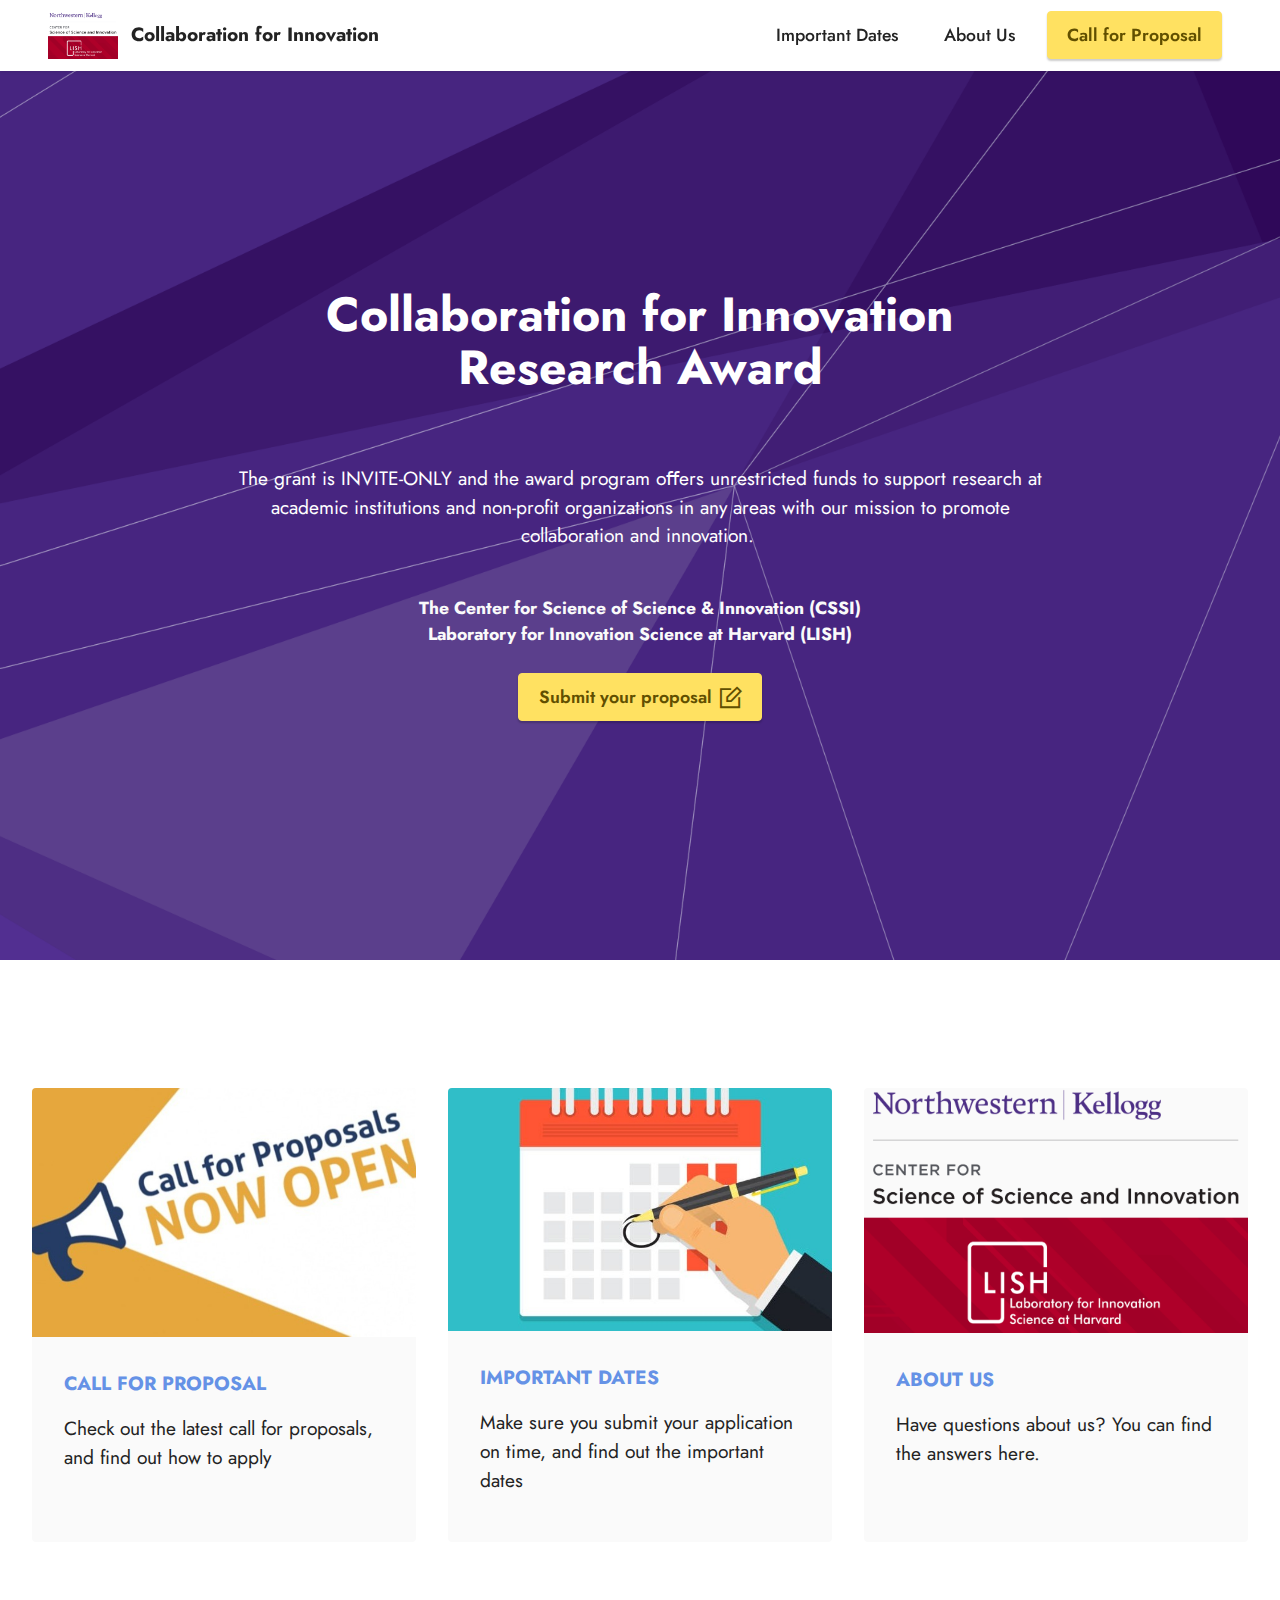
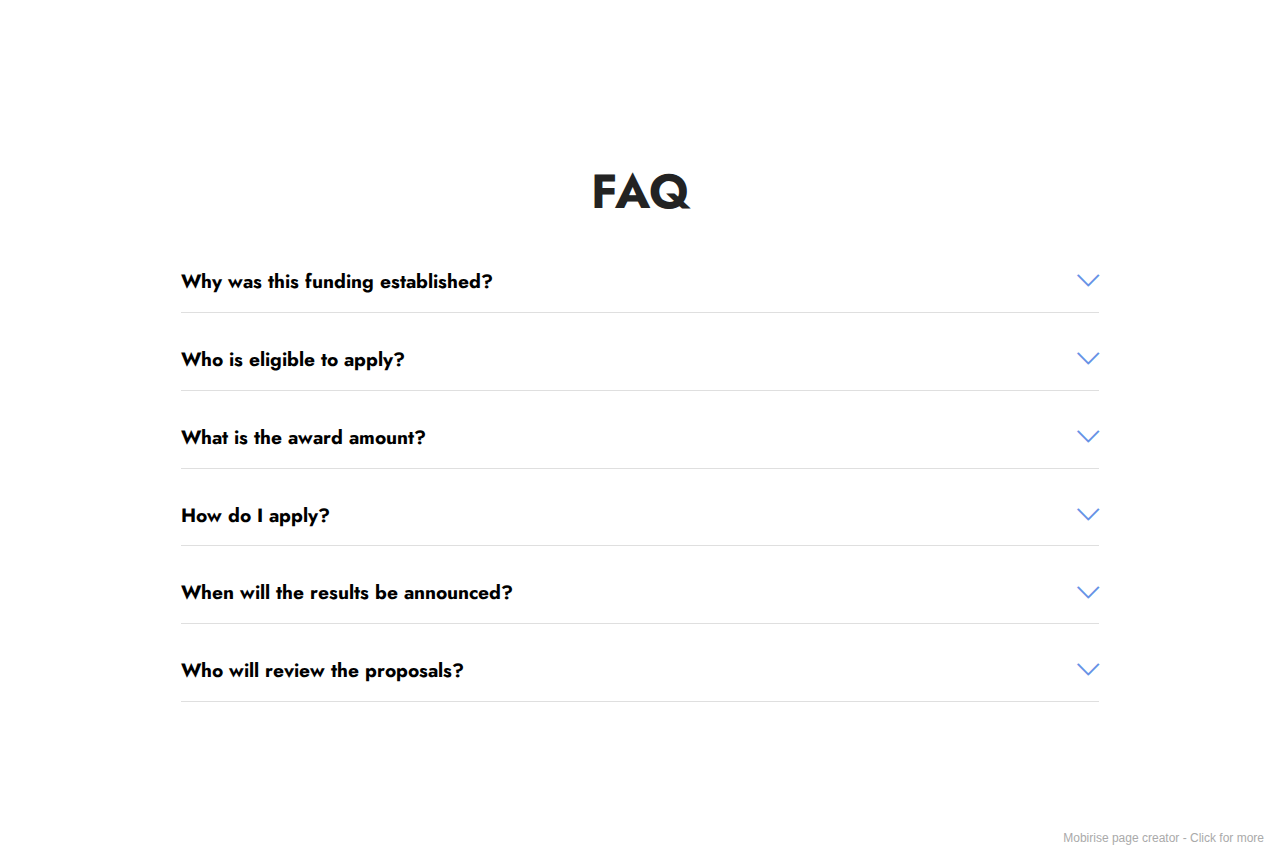
==== index.html @ 2aec9f3c "Add files via upload" ====
<!DOCTYPE html>
<html  >
<head>
  <!-- Site made with Mobirise Website Builder v5.2.0, https://mobirise.com -->
  <meta charset="UTF-8">
  <meta http-equiv="X-UA-Compatible" content="IE=edge">
  <meta name="generator" content="Mobirise v5.2.0, mobirise.com">
  <meta name="viewport" content="width=device-width, initial-scale=1, minimum-scale=1">
  <link rel="shortcut icon" href="assets/images/a192a496-a3c7-452c-8744-3ee07c7727b5.png" type="image/x-icon">
  <meta name="description" content="">
  
  
  <title>Home</title>
  <link rel="stylesheet" href="assets/web/assets/mobirise-icons2/mobirise2.css">
  <link rel="stylesheet" href="assets/web/assets/mobirise-icons/mobirise-icons.css">
  <link rel="stylesheet" href="assets/tether/tether.min.css">
  <link rel="stylesheet" href="assets/bootstrap/css/bootstrap.min.css">
  <link rel="stylesheet" href="assets/bootstrap/css/bootstrap-grid.min.css">
  <link rel="stylesheet" href="assets/bootstrap/css/bootstrap-reboot.min.css">
  <link rel="stylesheet" href="assets/dropdown/css/style.css">
  <link rel="stylesheet" href="assets/socicon/css/styles.css">
  <link rel="stylesheet" href="assets/theme/css/style.css">
  <link rel="preload" as="style" href="assets/mobirise/css/mbr-additional.css"><link rel="stylesheet" href="assets/mobirise/css/mbr-additional.css" type="text/css">
  
  
  
  
</head>
<body>
  
  <section class="menu menu2 cid-toNkR1qIZm" once="menu" id="menu2-3">
    
    <nav class="navbar navbar-dropdown navbar-fixed-top navbar-expand-lg">
        <div class="container-fluid">
            <div class="navbar-brand">
                <span class="navbar-logo">
                    <a href="https://mobiri.se">
                        <img src="assets/images/a192a496-a3c7-452c-8744-3ee07c7727b5.png" alt="Mobirise" style="height: 3rem;">
                    </a>
                </span>
                <span class="navbar-caption-wrap"><a class="navbar-caption text-black display-7" href="https://mobiri.se">Collaboration for Innovation</a></span>
            </div>
            <button class="navbar-toggler" type="button" data-toggle="collapse" data-target="#navbarSupportedContent" aria-controls="navbarNavAltMarkup" aria-expanded="false" aria-label="Toggle navigation">
                <div class="hamburger">
                    <span></span>
                    <span></span>
                    <span></span>
                    <span></span>
                </div>
            </button>
            <div class="collapse navbar-collapse" id="navbarSupportedContent">
                <ul class="navbar-nav nav-dropdown" data-app-modern-menu="true"><li class="nav-item"><a class="nav-link link text-black text-primary display-4" href="important-dates.html">
                            Important Dates</a></li>
                    <li class="nav-item"><a class="nav-link link text-black text-primary display-4" href="about-us.html">About Us</a>
                    </li></ul>
                
                <div class="navbar-buttons mbr-section-btn"><a class="btn btn-warning display-4" href="call-for proposal.html">
                        Call for Proposal</a></div>
            </div>
        </div>
    </nav>
</section>

<section class="header6 cid-toNdgxkL8Z mbr-fullscreen" id="header6-0">

    

    <div class="mbr-overlay" style="opacity: 0; background-color: rgb(68, 121, 217);"></div>

    <div class="align-center container">
        <div class="row justify-content-center">
            <div class="col-12 col-lg-9">
                <h1 class="mbr-section-title mbr-fonts-style mbr-white mb-3 display-2"><strong>Collaboration for Innovation </strong><br><strong>Research Award</strong><strong><br></strong><br></h1>
                <h2 class="mbr-section-subtitle mbr-fonts-style mbr-white mb-3 display-7">The grant is INVITE-ONLY and the award program oﬀers unrestricted funds to support research at academic institutions and non-profit organizations in any areas with our mission to promote collaboration and innovation.&nbsp;<br><br></h2>
                <p class="mbr-text mbr-white mbr-fonts-style display-4">
                    <strong><a href="https://www.kellogg.northwestern.edu/research/science-of-science.aspx" class="text-white"><b>The Center for Science of Science &amp; Innovation (CSSI)</b></a><br><a href="https://lish.harvard.edu/" class="text-white"><b>Laboratory for Innovation Science at Harvard (LISH)</b></a></strong></p>
                <div class="mbr-section-btn mt-3"><a class="btn btn-warning display-4" href="call-for proposal.html"><span class="mobi-mbri mobi-mbri-edit mbr-iconfont mbr-iconfont-btn"></span>Submit your proposal</a></div>
            </div>
        </div>
    </div>
</section>

<section class="gallery3 cid-toNIlhVeh1" id="gallery3-7">
    
    
    <div class="container-fluid">
        
        <div class="row mt-4">
            <div class="item features-image сol-12 col-md-6 col-lg-4">
                <div class="item-wrapper">
                    <div class="item-img">
                        <img src="assets/images/call-for-proposals-4.jpeg" alt="" data-slide-to="0">
                    </div>
                    <div class="item-content">
                        <h5 class="item-title mbr-fonts-style display-7">
                            <a href="call-for proposal.html" class="text-primary"><strong>CALL FOR PROPOSAL</strong></a></h5>
                        
                        <p class="mbr-text mbr-fonts-style mt-3 display-7">Check out the latest call for proposals, and find out how to apply</p>
                    </div>
                    
                </div>
            </div><div class="item features-image сol-12 col-md-6 col-lg-4">
                <div class="item-wrapper">
                    <div class="item-img">
                        <img src="assets/images/importantdates-4.jpeg" alt="" data-slide-to="1">
                    </div>
                    <div class="item-content">
                        <h5 class="item-title mbr-fonts-style display-7">
                            <a href="important-dates.html" class="text-primary"><strong>IMPORTANT DATES</strong></a></h5>
                        
                        <p class="mbr-text mbr-fonts-style mt-3 display-7">Make sure you submit your application on time, and find out the important dates<br></p>
                    </div>
                    
                </div>
            </div>
            
            
            <div class="item features-image сol-12 col-md-6 col-lg-4">
                <div class="item-wrapper">
                    <div class="item-img">
                        <img src="assets/images/a192a496-a3c7-452c-8744-3ee07c7727b5-3.png" alt="" title="" data-slide-to="2">
                    </div>
                    <div class="item-content">
                        <h5 class="item-title mbr-fonts-style display-7">
                            <a href="about-us.html" class="text-primary"><strong>ABOUT US</strong></a></h5>
                        
                        <p class="mbr-text mbr-fonts-style mt-3 display-7">Have questions about us? You can find the answers here.<br></p>
                    </div>
                    
                </div>
            </div>
        </div>
    </div>
</section>

<section class="content17 cid-toNHRHp1ph" id="content17-6">

    

    
    
    <div class="container">
        
            <div class="row justify-content-center">
                <div class="col-12 col-md-10">
                    <div class="section-head align-center mb-4">
                        <h3 class="mbr-section-title mb-0 mbr-fonts-style display-2"><strong>FAQ</strong>
                        </h3>
                        
                    </div>
                    
                    <div id="bootstrap-toggle" class="toggle-panel accordionStyles tab-content">
                        <div class="card mb-3">
                            <div class="card-header" role="tab" id="headingOne">
                                <a role="button" class="collapsed panel-title text-black" data-toggle="collapse" data-core="" href="#collapse1_3" aria-expanded="false" aria-controls="collapse1">
                                    <h6 class="panel-title-edit mbr-fonts-style mb-0 display-7"><strong>Why was this funding established?</strong></h6>
                                    <span class="sign mbr-iconfont mbri-arrow-down"></span>
                                </a>
                            </div>
                            <div id="collapse1_3" class="panel-collapse noScroll collapse" role="tabpanel" aria-labelledby="headingOne">
                                <div class="panel-body">
                                    <p class="mbr-fonts-style panel-text display-7">To encourage new collaboration and innovation, $200,000 in funds are available for innovative, high-risk collaborative research seed funding.<br></p>
                                </div>
                            </div>
                        </div>
                        <div class="card mb-3">
                            <div class="card-header" role="tab" id="headingTwo">
                                <a role="button" class="collapsed panel-title text-black" data-toggle="collapse" data-core="" href="#collapse2_3" aria-expanded="false" aria-controls="collapse2">
                                    <h6 class="panel-title-edit mbr-fonts-style mb-0 display-7"><strong>Who is eligible to apply?</strong></h6>
                                    <span class="sign mbr-iconfont mbri-arrow-down"></span>
                                </a>

                            </div>
                            <div id="collapse2_3" class="panel-collapse noScroll collapse" role="tabpanel" aria-labelledby="headingTwo">
                                <div class="panel-body">
                                    <p class="mbr-fonts-style panel-text display-7">This funding opportunity is invite-only and only invited groups will be considered.<br></p>
                                </div>
                            </div>
                        </div>
                        <div class="card mb-3">
                            <div class="card-header" role="tab" id="headingThree">
                                <a role="button" class="collapsed panel-title text-black" data-toggle="collapse" data-core="" href="#collapse3_3" aria-expanded="false" aria-controls="collapse3">
                                    <h6 class="panel-title-edit mbr-fonts-style mb-0 display-7"><strong>What is the award amount?</strong></h6>
                                    <span class="sign mbr-iconfont mbri-arrow-down"></span>
                                </a>
                            </div>
                            <div id="collapse3_3" class="panel-collapse noScroll collapse" role="tabpanel" aria-labelledby="headingThree">
                                <div class="panel-body">
                                    <p class="mbr-fonts-style panel-text display-7">$200,000 in funds are available with awards up to $10,000 per project.<br></p>
                                </div>
                            </div>
                        </div>
                        <div class="card mb-3">
                            <div class="card-header" role="tab" id="headingThree">
                                <a role="button" class="collapsed panel-title text-black" data-toggle="collapse" data-core="" href="#collapse4_3" aria-expanded="false" aria-controls="collapse4">
                                    <h6 class="panel-title-edit mbr-fonts-style mb-0 display-7"><strong>How do I apply?</strong></h6>
                                    <span class="sign mbr-iconfont mbri-arrow-down"></span>
                                </a>
                            </div>
                            <div id="collapse4_3" class="panel-collapse noScroll collapse" role="tabpanel" aria-labelledby="headingThree">
                                <div class="panel-body">
                                    <p class="mbr-fonts-style panel-text display-7">Follow the instruction in <a href="call-for proposal.html" class="text-primary">call for proposal </a>and submit your application materials. Notification of next steps will be sent after review.<br></p>
                                </div>
                            </div>
                        </div>
                        <div class="card mb-3">
                            <div class="card-header" role="tab" id="headingThree">
                                <a role="button" class="collapsed panel-title text-black" data-toggle="collapse" data-core="" href="#collapse5_3" aria-expanded="false" aria-controls="collapse5">
                                   <h6 class="panel-title-edit mbr-fonts-style mb-0 display-7"><strong>When will the results be announced?</strong></h6>
                                        <span class="mbr-iconfont mobi-mbri-arrow-down mobi-mbri"></span>
                                </a>
                            </div>
                            <div id="collapse5_3" class="panel-collapse noScroll collapse" role="tabpanel" aria-labelledby="headingThree">
                                <div class="panel-body">
                                    <p class="mbr-fonts-style panel-text display-7">Notification will be sent at the end of December 2023.<br></p>
                                </div>
                            </div>
                        </div>
                        <div class="card mb-3">
                            <div class="card-header" role="tab" id="headingThree">
                                <a role="button" class="collapsed panel-title text-black" data-toggle="collapse" data-core="" href="#collapse6_3" aria-expanded="false" aria-controls="collapse6">
                                    <h6 class="panel-title-edit mbr-fonts-style mb-0 display-7"><strong>Who will review the proposals?</strong></h6>
                                    <span class="mbr-iconfont mobi-mbri-arrow-down mobi-mbri"></span>
                                </a>
                            </div>
                            <div id="collapse6_3" class="panel-collapse noScroll collapse" role="tabpanel" aria-labelledby="headingThree">
                                <div class="panel-body">
                                    <p class="mbr-fonts-style panel-text display-7">Leading scholars in each field will be invited as reviewers to evaluate the quality, potential, and novelty of the submissions.<br></p>
                                </div>
                            </div>
                        </div>
                    </div>
                </div>
            </div>
        </div>
</section><section style="background-color: #fff; font-family: -apple-system, BlinkMacSystemFont, 'Segoe UI', 'Roboto', 'Helvetica Neue', Arial, sans-serif; color:#aaa; font-size:12px; padding: 0; align-items: center; display: flex;"><a href="https://mobirise.site/v" style="flex: 1 1; height: 3rem; padding-left: 1rem;"></a><p style="flex: 0 0 auto; margin:0; padding-right:1rem;">Mobirise page creator - <a href="https://mobirise.site/o" style="color:#aaa;">Click for more</a></p></section><script src="assets/web/assets/jquery/jquery.min.js"></script>  <script src="assets/popper/popper.min.js"></script>  <script src="assets/tether/tether.min.js"></script>  <script src="assets/bootstrap/js/bootstrap.min.js"></script>  <script src="assets/smoothscroll/smooth-scroll.js"></script>  <script src="assets/dropdown/js/nav-dropdown.js"></script>  <script src="assets/dropdown/js/navbar-dropdown.js"></script>  <script src="assets/touchswipe/jquery.touch-swipe.min.js"></script>  <script src="assets/mbr-switch-arrow/mbr-switch-arrow.js"></script>  <script src="assets/theme/js/script.js"></script>  
  
  
</body>
</html>
---- assets/web/assets/mobirise-icons2/mobirise2.css ----
@font-face {
  font-family: 'Moririse2';
  font-display: swap;
  src:  url('mobirise2.eot?f2bix4');
  src:  url('mobirise2.eot?f2bix4#iefix') format('embedded-opentype'),
    url('mobirise2.ttf?f2bix4') format('truetype'),
    url('mobirise2.woff?f2bix4') format('woff'),
    url('mobirise2.svg?f2bix4#mobirise2') format('svg');
  font-weight: normal;
  font-style: normal;
}

[class^="mobi-"], [class*=" mobi-"] {
  /* use !important to prevent issues with browser extensions that change fonts */
  font-family: 'Moririse2' !important;
  speak: none;
  font-style: normal;
  font-weight: normal;
  font-variant: normal;
  text-transform: none;
  line-height: 1;

  /* Better Font Rendering =========== */
  -webkit-font-smoothing: antialiased;
  -moz-osx-font-smoothing: grayscale;
}

.mobi-mbri-add-submenu:before {
  content: "\e900";
}
.mobi-mbri-alert:before {
  content: "\e901";
}
.mobi-mbri-align-center:before {
  content: "\e902";
}
.mobi-mbri-align-justify:before {
  content: "\e903";
}
.mobi-mbri-align-left:before {
  content: "\e904";
}
.mobi-mbri-align-right:before {
  content: "\e905";
}
.mobi-mbri-android:before {
  content: "\e906";
}
.mobi-mbri-apple:before {
  content: "\e907";
}
.mobi-mbri-arrow-down:before {
  content: "\e908";
}
.mobi-mbri-arrow-next:before {
  content: "\e909";
}
.mobi-mbri-arrow-prev:before {
  content: "\e90a";
}
.mobi-mbri-arrow-up:before {
  content: "\e90b";
}
.mobi-mbri-bold:before {
  content: "\e90c";
}
.mobi-mbri-bookmark:before {
  content: "\e90d";
}
.mobi-mbri-bootstrap:before {
  content: "\e90e";
}
.mobi-mbri-briefcase:before {
  content: "\e90f";
}
.mobi-mbri-browse:before {
  content: "\e910";
}
.mobi-mbri-bulleted-list:before {
  content: "\e911";
}
.mobi-mbri-calendar:before {
  content: "\e912";
}
.mobi-mbri-camera:before {
  content: "\e913";
}
.mobi-mbri-cart-add:before {
  content: "\e914";
}
.mobi-mbri-cart-full:before {
  content: "\e915";
}
.mobi-mbri-cash:before {
  content: "\e916";
}
.mobi-mbri-change-style:before {
  content: "\e917";
}
.mobi-mbri-chat:before {
  content: "\e918";
}
.mobi-mbri-clock:before {
  content: "\e919";
}
.mobi-mbri-close:before {
  content: "\e91a";
}
.mobi-mbri-cloud:before {
  content: "\e91b";
}
.mobi-mbri-code:before {
  content: "\e91c";
}
.mobi-mbri-contact-form:before {
  content: "\e91d";
}
.mobi-mbri-credit-card:before {
  content: "\e91e";
}
.mobi-mbri-cursor-click:before {
  content: "\e91f";
}
.mobi-mbri-cust-feedback:before {
  content: "\e920";
}
.mobi-mbri-database:before {
  content: "\e921";
}
.mobi-mbri-delivery:before {
  content: "\e922";
}
.mobi-mbri-desktop:before {
  content: "\e923";
}
.mobi-mbri-devices:before {
  content: "\e924";
}
.mobi-mbri-down:before {
  content: "\e925";
}
.mobi-mbri-download-2:before {
  content: "\e926";
}
.mobi-mbri-download:before {
  content: "\e927";
}
.mobi-mbri-drag-n-drop-2:before {
  content: "\e928";
}
.mobi-mbri-drag-n-drop:before {
  content: "\e929";
}
.mobi-mbri-edit-2:before {
  content: "\e92a";
}
.mobi-mbri-edit:before {
  content: "\e92b";
}
.mobi-mbri-error:before {
  content: "\e92c";
}
.mobi-mbri-extension:before {
  content: "\e92d";
}
.mobi-mbri-features:before {
  content: "\e92e";
}
.mobi-mbri-file:before {
  content: "\e92f";
}
.mobi-mbri-flag:before {
  content: "\e930";
}
.mobi-mbri-folder:before {
  content: "\e931";
}
.mobi-mbri-gift:before {
  content: "\e932";
}
.mobi-mbri-github:before {
  content: "\e933";
}
.mobi-mbri-globe-2:before {
  content: "\e934";
}
.mobi-mbri-globe:before {
  content: "\e935";
}
.mobi-mbri-growing-chart:before {
  content: "\e936";
}
.mobi-mbri-hearth:before {
  content: "\e937";
}
.mobi-mbri-help:before {
  content: "\e938";
}
.mobi-mbri-home:before {
  content: "\e939";
}
.mobi-mbri-hot-cup:before {
  content: "\e93a";
}
.mobi-mbri-idea:before {
  content: "\e93b";
}
.mobi-mbri-image-gallery:before {
  content: "\e93c";
}
.mobi-mbri-image-slider:before {
  content: "\e93d";
}
.mobi-mbri-info:before {
  content: "\e93e";
}
.mobi-mbri-italic:before {
  content: "\e93f";
}
.mobi-mbri-key:before {
  content: "\e940";
}
.mobi-mbri-laptop:before {
  content: "\e941";
}
.mobi-mbri-layers:before {
  content: "\e942";
}
.mobi-mbri-left-right:before {
  content: "\e943";
}
.mobi-mbri-left:before {
  content: "\e944";
}
.mobi-mbri-letter:before {
  content: "\e945";
}
.mobi-mbri-like:before {
  content: "\e946";
}
.mobi-mbri-link:before {
  content: "\e947";
}
.mobi-mbri-lock:before {
  content: "\e948";
}
.mobi-mbri-login:before {
  content: "\e949";
}
.mobi-mbri-logout:before {
  content: "\e94a";
}
.mobi-mbri-magic-stick:before {
  content: "\e94b";
}
.mobi-mbri-map-pin:before {
  content: "\e94c";
}
.mobi-mbri-menu:before {
  content: "\e94d";
}
.mobi-mbri-mobile-2:before {
  content: "\e94e";
}
.mobi-mbri-mobile-horizontal:before {
  content: "\e94f";
}
.mobi-mbri-mobile:before {
  content: "\e950";
}
.mobi-mbri-mobirise:before {
  content: "\e951";
}
.mobi-mbri-more-horizontal:before {
  content: "\e952";
}
.mobi-mbri-more-vertical:before {
  content: "\e953";
}
.mobi-mbri-music:before {
  content: "\e954";
}
.mobi-mbri-new-file:before {
  content: "\e955";
}
.mobi-mbri-numbered-list:before {
  content: "\e956";
}
.mobi-mbri-opened-folder:before {
  content: "\e957";
}
.mobi-mbri-pages:before {
  content: "\e958";
}
.mobi-mbri-paper-plane:before {
  content: "\e959";
}
.mobi-mbri-paperclip:before {
  content: "\e95a";
}
.mobi-mbri-phone:before {
  content: "\e95b";
}
.mobi-mbri-photo:before {
  content: "\e95c";
}
.mobi-mbri-photos:before {
  content: "\e95d";
}
.mobi-mbri-pin:before {
  content: "\e95e";
}
.mobi-mbri-play:before {
  content: "\e95f";
}
.mobi-mbri-plus:before {
  content: "\e960";
}
.mobi-mbri-preview:before {
  content: "\e961";
}
.mobi-mbri-print:before {
  content: "\e962";
}
.mobi-mbri-protect:before {
  content: "\e963";
}
.mobi-mbri-question:before {
  content: "\e964";
}
.mobi-mbri-quote-left:before {
  content: "\e965";
}
.mobi-mbri-quote-right:before {
  content: "\e966";
}
.mobi-mbri-redo:before {
  content: "\e967";
}
.mobi-mbri-refresh:before {
  content: "\e968";
}
.mobi-mbri-responsive-2:before {
  content: "\e969";
}
.mobi-mbri-responsive:before {
  content: "\e96a";
}
.mobi-mbri-right:before {
  content: "\e96b";
}
.mobi-mbri-rocket:before {
  content: "\e96c";
}
.mobi-mbri-sad-face:before {
  content: "\e96d";
}
.mobi-mbri-sale:before {
  content: "\e96e";
}
.mobi-mbri-save:before {
  content: "\e96f";
}
.mobi-mbri-search:before {
  content: "\e970";
}
.mobi-mbri-setting-2:before {
  content: "\e971";
}
.mobi-mbri-setting-3:before {
  content: "\e972";
}
.mobi-mbri-setting:before {
  content: "\e973";
}
.mobi-mbri-share:before {
  content: "\e974";
}
.mobi-mbri-shopping-bag:before {
  content: "\e975";
}
.mobi-mbri-shopping-basket:before {
  content: "\e976";
}
.mobi-mbri-shopping-cart:before {
  content: "\e977";
}
.mobi-mbri-sites:before {
  content: "\e978";
}
.mobi-mbri-smile-face:before {
  content: "\e979";
}
.mobi-mbri-speed:before {
  content: "\e97a";
}
.mobi-mbri-star:before {
  content: "\e97b";
}
.mobi-mbri-success:before {
  content: "\e97c";
}
.mobi-mbri-sun:before {
  content: "\e97d";
}
.mobi-mbri-sun2:before {
  content: "\e97e";
}
.mobi-mbri-tablet-vertical:before {
  content: "\e97f";
}
.mobi-mbri-tablet:before {
  content: "\e980";
}
.mobi-mbri-target:before {
  content: "\e981";
}
.mobi-mbri-timer:before {
  content: "\e982";
}
.mobi-mbri-to-ftp:before {
  content: "\e983";
}
.mobi-mbri-to-local-drive:before {
  content: "\e984";
}
.mobi-mbri-touch-swipe:before {
  content: "\e985";
}
.mobi-mbri-touch:before {
  content: "\e986";
}
.mobi-mbri-trash:before {
  content: "\e987";
}
.mobi-mbri-underline:before {
  content: "\e988";
}
.mobi-mbri-undo:before {
  content: "\e989";
}
.mobi-mbri-unlink:before {
  content: "\e98a";
}
.mobi-mbri-unlock:before {
  content: "\e98b";
}
.mobi-mbri-up-down:before {
  content: "\e98c";
}
.mobi-mbri-up:before {
  content: "\e98d";
}
.mobi-mbri-update:before {
  content: "\e98e";
}
.mobi-mbri-upload-2:before {
  content: "\e98f";
}
.mobi-mbri-upload:before {
  content: "\e990";
}
.mobi-mbri-user-2:before {
  content: "\e991";
}
.mobi-mbri-user:before {
  content: "\e992";
}
.mobi-mbri-users:before {
  content: "\e993";
}
.mobi-mbri-video-play:before {
  content: "\e994";
}
.mobi-mbri-video:before {
  content: "\e995";
}
.mobi-mbri-watch:before {
  content: "\e996";
}
.mobi-mbri-website-theme-2:before {
  content: "\e997";
}
.mobi-mbri-website-theme:before {
  content: "\e998";
}
.mobi-mbri-wifi:before {
  content: "\e999";
}
.mobi-mbri-windows:before {
  content: "\e99a";
}
.mobi-mbri-zoom-in:before {
  content: "\e99b";
}
.mobi-mbri-zoom-out:before {
  content: "\e99c";
}
---- assets/web/assets/mobirise-icons/mobirise-icons.css ----
@font-face {
  font-family: 'MobiriseIcons';
  src:  url('mobirise-icons.eot?spat4u');
  src:  url('mobirise-icons.eot?spat4u#iefix') format('embedded-opentype'),
    url('mobirise-icons.ttf?spat4u') format('truetype'),
    url('mobirise-icons.woff?spat4u') format('woff'),
    url('mobirise-icons.svg?spat4u#MobiriseIcons') format('svg');
  font-weight: normal;
  font-style: normal;
  font-display: swap;
}

[class^="mbri-"], [class*=" mbri-"] {
  /* use !important to prevent issues with browser extensions that change fonts */
  font-family: MobiriseIcons !important;
  speak: none;
  font-style: normal;
  font-weight: normal;
  font-variant: normal;
  text-transform: none;
  line-height: 1;

  /* Better Font Rendering =========== */
  -webkit-font-smoothing: antialiased;
  -moz-osx-font-smoothing: grayscale;
}

.mbri-add-submenu:before {
  content: "\e900";
}
.mbri-alert:before {
  content: "\e901";
}
.mbri-align-center:before {
  content: "\e902";
}
.mbri-align-justify:before {
  content: "\e903";
}
.mbri-align-left:before {
  content: "\e904";
}
.mbri-align-right:before {
  content: "\e905";
}
.mbri-android:before {
  content: "\e906";
}
.mbri-apple:before {
  content: "\e907";
}
.mbri-arrow-down:before {
  content: "\e908";
}
.mbri-arrow-next:before {
  content: "\e909";
}
.mbri-arrow-prev:before {
  content: "\e90a";
}
.mbri-arrow-up:before {
  content: "\e90b";
}
.mbri-bold:before {
  content: "\e90c";
}
.mbri-bookmark:before {
  content: "\e90d";
}
.mbri-bootstrap:before {
  content: "\e90e";
}
.mbri-briefcase:before {
  content: "\e90f";
}
.mbri-browse:before {
  content: "\e910";
}
.mbri-bulleted-list:before {
  content: "\e911";
}
.mbri-calendar:before {
  content: "\e912";
}
.mbri-camera:before {
  content: "\e913";
}
.mbri-cart-add:before {
  content: "\e914";
}
.mbri-cart-full:before {
  content: "\e915";
}
.mbri-cash:before {
  content: "\e916";
}
.mbri-change-style:before {
  content: "\e917";
}
.mbri-chat:before {
  content: "\e918";
}
.mbri-clock:before {
  content: "\e919";
}
.mbri-close:before {
  content: "\e91a";
}
.mbri-cloud:before {
  content: "\e91b";
}
.mbri-code:before {
  content: "\e91c";
}
.mbri-contact-form:before {
  content: "\e91d";
}
.mbri-credit-card:before {
  content: "\e91e";
}
.mbri-cursor-click:before {
  content: "\e91f";
}
.mbri-cust-feedback:before {
  content: "\e920";
}
.mbri-database:before {
  content: "\e921";
}
.mbri-delivery:before {
  content: "\e922";
}
.mbri-desktop:before {
  content: "\e923";
}
.mbri-devices:before {
  content: "\e924";
}
.mbri-down:before {
  content: "\e925";
}
.mbri-download:before {
  content: "\e989";
}
.mbri-drag-n-drop:before {
  content: "\e927";
}
.mbri-drag-n-drop2:before {
  content: "\e928";
}
.mbri-edit:before {
  content: "\e929";
}
.mbri-edit2:before {
  content: "\e92a";
}
.mbri-error:before {
  content: "\e92b";
}
.mbri-extension:before {
  content: "\e92c";
}
.mbri-features:before {
  content: "\e92d";
}
.mbri-file:before {
  content: "\e92e";
}
.mbri-flag:before {
  content: "\e92f";
}
.mbri-folder:before {
  content: "\e930";
}
.mbri-gift:before {
  content: "\e931";
}
.mbri-github:before {
  content: "\e932";
}
.mbri-globe:before {
  content: "\e933";
}
.mbri-globe-2:before {
  content: "\e934";
}
.mbri-growing-chart:before {
  content: "\e935";
}
.mbri-hearth:before {
  content: "\e936";
}
.mbri-help:before {
  content: "\e937";
}
.mbri-home:before {
  content: "\e938";
}
.mbri-hot-cup:before {
  content: "\e939";
}
.mbri-idea:before {
  content: "\e93a";
}
.mbri-image-gallery:before {
  content: "\e93b";
}
.mbri-image-slider:before {
  content: "\e93c";
}
.mbri-info:before {
  content: "\e93d";
}
.mbri-italic:before {
  content: "\e93e";
}
.mbri-key:before {
  content: "\e93f";
}
.mbri-laptop:before {
  content: "\e940";
}
.mbri-layers:before {
  content: "\e941";
}
.mbri-left-right:before {
  content: "\e942";
}
.mbri-left:before {
  content: "\e943";
}
.mbri-letter:before {
  content: "\e944";
}
.mbri-like:before {
  content: "\e945";
}
.mbri-link:before {
  content: "\e946";
}
.mbri-lock:before {
  content: "\e947";
}
.mbri-login:before {
  content: "\e948";
}
.mbri-logout:before {
  content: "\e949";
}
.mbri-magic-stick:before {
  content: "\e94a";
}
.mbri-map-pin:before {
  content: "\e94b";
}
.mbri-menu:before {
  content: "\e94c";
}
.mbri-mobile:before {
  content: "\e94d";
}
.mbri-mobile2:before {
  content: "\e94e";
}
.mbri-mobirise:before {
  content: "\e94f";
}
.mbri-more-horizontal:before {
  content: "\e950";
}
.mbri-more-vertical:before {
  content: "\e951";
}
.mbri-music:before {
  content: "\e952";
}
.mbri-new-file:before {
  content: "\e953";
}
.mbri-numbered-list:before {
  content: "\e954";
}
.mbri-opened-folder:before {
  content: "\e955";
}
.mbri-pages:before {
  content: "\e956";
}
.mbri-paper-plane:before {
  content: "\e957";
}
.mbri-paperclip:before {
  content: "\e958";
}
.mbri-photo:before {
  content: "\e959";
}
.mbri-photos:before {
  content: "\e95a";
}
.mbri-pin:before {
  content: "\e95b";
}
.mbri-play:before {
  content: "\e95c";
}
.mbri-plus:before {
  content: "\e95d";
}
.mbri-preview:before {
  content: "\e95e";
}
.mbri-print:before {
  content: "\e95f";
}
.mbri-protect:before {
  content: "\e960";
}
.mbri-question:before {
  content: "\e961";
}
.mbri-quote-left:before {
  content: "\e962";
}
.mbri-quote-right:before {
  content: "\e963";
}
.mbri-refresh:before {
  content: "\e964";
}
.mbri-responsive:before {
  content: "\e965";
}
.mbri-right:before {
  content: "\e966";
}
.mbri-rocket:before {
  content: "\e967";
}
.mbri-sad-face:before {
  content: "\e968";
}
.mbri-sale:before {
  content: "\e969";
}
.mbri-save:before {
  content: "\e96a";
}
.mbri-search:before {
  content: "\e96b";
}
.mbri-setting:before {
  content: "\e96c";
}
.mbri-setting2:before {
  content: "\e96d";
}
.mbri-setting3:before {
  content: "\e96e";
}
.mbri-share:before {
  content: "\e96f";
}
.mbri-shopping-bag:before {
  content: "\e970";
}
.mbri-shopping-basket:before {
  content: "\e971";
}
.mbri-shopping-cart:before {
  content: "\e972";
}
.mbri-sites:before {
  content: "\e973";
}
.mbri-smile-face:before {
  content: "\e974";
}
.mbri-speed:before {
  content: "\e975";
}
.mbri-star:before {
  content: "\e976";
}
.mbri-success:before {
  content: "\e977";
}
.mbri-sun:before {
  content: "\e978";
}
.mbri-sun2:before {
  content: "\e979";
}
.mbri-tablet:before {
  content: "\e97a";
}
.mbri-tablet-vertical:before {
  content: "\e97b";
}
.mbri-target:before {
  content: "\e97c";
}
.mbri-timer:before {
  content: "\e97d";
}
.mbri-to-ftp:before {
  content: "\e97e";
}
.mbri-to-local-drive:before {
  content: "\e97f";
}
.mbri-touch-swipe:before {
  content: "\e980";
}
.mbri-touch:before {
  content: "\e981";
}
.mbri-trash:before {
  content: "\e982";
}
.mbri-underline:before {
  content: "\e983";
}
.mbri-unlink:before {
  content: "\e984";
}
.mbri-unlock:before {
  content: "\e985";
}
.mbri-up-down:before {
  content: "\e986";
}
.mbri-up:before {
  content: "\e987";
}
.mbri-update:before {
  content: "\e988";
}
.mbri-upload:before {
 content: "\e926"; 
}
.mbri-user:before {
  content: "\e98a";
}
.mbri-user2:before {
  content: "\e98b";
}
.mbri-users:before {
  content: "\e98c";
}
.mbri-video:before {
  content: "\e98d";
}
.mbri-video-play:before {
  content: "\e98e";
}
.mbri-watch:before {
  content: "\e98f";
}
.mbri-website-theme:before {
  content: "\e990";
}
.mbri-wifi:before {
  content: "\e991";
}
.mbri-windows:before {
  content: "\e992";
}
.mbri-zoom-out:before {
  content: "\e993";
}
.mbri-redo:before {
  content: "\e994";
}
.mbri-undo:before {
  content: "\e995";
}
---- assets/dropdown/css/style.css ----
.navbar-dropdown {
  left: 0;
  padding: 0;
  position: absolute;
  right: 0;
  top: 0;
  transition: all 0.45s ease;
  z-index: 1030;
  background: #282828; }
  .navbar-dropdown .navbar-logo {
    margin-right: 0.8rem;
    transition: margin 0.3s ease-in-out;
    vertical-align: middle; }
    .navbar-dropdown .navbar-logo img {
      height: 3.125rem;
      transition: all 0.3s ease-in-out; }
    .navbar-dropdown .navbar-logo.mbr-iconfont {
      font-size: 3.125rem;
      line-height: 3.125rem; }
  .navbar-dropdown .navbar-caption {
    font-weight: 700;
    white-space: normal;
    vertical-align: -4px;
    line-height: 3.125rem !important; }
    .navbar-dropdown .navbar-caption, .navbar-dropdown .navbar-caption:hover {
      color: inherit;
      text-decoration: none; }
  .navbar-dropdown .mbr-iconfont + .navbar-caption {
    vertical-align: -1px; }
  .navbar-dropdown.navbar-fixed-top {
    position: fixed; }
  .navbar-dropdown .navbar-brand span {
    vertical-align: -4px; }
  .navbar-dropdown.bg-color.transparent {
    background: none; }
  .navbar-dropdown.navbar-short .navbar-brand {
    padding: 0.625rem 0; }
    .navbar-dropdown.navbar-short .navbar-brand span {
      vertical-align: -1px; }
  .navbar-dropdown.navbar-short .navbar-caption {
    line-height: 2.375rem !important;
    vertical-align: -2px; }
  .navbar-dropdown.navbar-short .navbar-logo {
    margin-right: 0.5rem; }
    .navbar-dropdown.navbar-short .navbar-logo img {
      height: 2.375rem; }
    .navbar-dropdown.navbar-short .navbar-logo.mbr-iconfont {
      font-size: 2.375rem;
      line-height: 2.375rem; }
  .navbar-dropdown.navbar-short .mbr-table-cell {
    height: 3.625rem; }
  .navbar-dropdown .navbar-close {
    left: 0.6875rem;
    position: fixed;
    top: 0.75rem;
    z-index: 1000; }
  .navbar-dropdown .hamburger-icon {
    content: "";
    display: inline-block;
    vertical-align: middle;
    width: 16px;
    -webkit-box-shadow: 0 -6px 0 1px #282828,0 0 0 1px #282828,0 6px 0 1px #282828;
    -moz-box-shadow: 0 -6px 0 1px #282828,0 0 0 1px #282828,0 6px 0 1px #282828;
    box-shadow: 0 -6px 0 1px #282828,0 0 0 1px #282828,0 6px 0 1px #282828; }

.dropdown-menu .dropdown-toggle[data-toggle="dropdown-submenu"]::after {
  border-bottom: 0.35em solid transparent;
  border-left: 0.35em solid;
  border-right: 0;
  border-top: 0.35em solid transparent;
  margin-left: 0.3rem; }

.dropdown-menu .dropdown-item:focus {
  outline: 0; }

.nav-dropdown {
  font-size: 0.75rem;
  font-weight: 500;
  height: auto !important; }
  .nav-dropdown .nav-btn {
    padding-left: 1rem; }
  .nav-dropdown .link {
    margin: .667em 1.667em;
    font-weight: 500;
    padding: 0;
    transition: color .2s ease-in-out; }
    .nav-dropdown .link.dropdown-toggle {
      margin-right: 2.583em; }
      .nav-dropdown .link.dropdown-toggle::after {
        margin-left: .25rem;
        border-top: 0.35em solid;
        border-right: 0.35em solid transparent;
        border-left: 0.35em solid transparent;
        border-bottom: 0; }
      .nav-dropdown .link.dropdown-toggle[aria-expanded="true"] {
        margin: 0;
        padding: 0.667em 3.263em  0.667em 1.667em; }
  .nav-dropdown .link::after,
  .nav-dropdown .dropdown-item::after {
    color: inherit; }
  .nav-dropdown .btn {
    font-size: 0.75rem;
    font-weight: 700;
    letter-spacing: 0;
    margin-bottom: 0;
    padding-left: 1.25rem;
    padding-right: 1.25rem; }
  .nav-dropdown .dropdown-menu {
    border-radius: 0;
    border: 0;
    left: 0;
    margin: 0;
    padding-bottom: 1.25rem;
    padding-top: 1.25rem;
    position: relative; }
  .nav-dropdown .dropdown-submenu {
    margin-left: 0.125rem;
    top: 0; }
  .nav-dropdown .dropdown-item {
    font-weight: 500;
    line-height: 2;
    padding: 0.3846em 4.615em 0.3846em 1.5385em;
    position: relative;
    transition: color .2s ease-in-out, background-color .2s ease-in-out; }
    .nav-dropdown .dropdown-item::after {
      margin-top: -0.3077em;
      position: absolute;
      right: 1.1538em;
      top: 50%; }
    .nav-dropdown .dropdown-item:focus, .nav-dropdown .dropdown-item:hover {
      background: none; }

@media (max-width: 767px) {
  .nav-dropdown.navbar-toggleable-sm {
    bottom: 0;
    display: none;
    left: 0;
    overflow-x: hidden;
    position: fixed;
    top: 0;
    transform: translateX(-100%);
    -ms-transform: translateX(-100%);
    -webkit-transform: translateX(-100%);
    width: 18.75rem;
    z-index: 999; } }
.nav-dropdown.navbar-toggleable-xl {
  bottom: 0;
  display: none;
  left: 0;
  overflow-x: hidden;
  position: fixed;
  top: 0;
  transform: translateX(-100%);
  -ms-transform: translateX(-100%);
  -webkit-transform: translateX(-100%);
  width: 18.75rem;
  z-index: 999; }

.nav-dropdown-sm {
  display: block !important;
  overflow-x: hidden;
  overflow: auto;
  padding-top: 3.875rem; }
  .nav-dropdown-sm::after {
    content: "";
    display: block;
    height: 3rem;
    width: 100%; }
  .nav-dropdown-sm.collapse.in ~ .navbar-close {
    display: block !important; }
  .nav-dropdown-sm.collapsing, .nav-dropdown-sm.collapse.in {
    transform: translateX(0);
    -ms-transform: translateX(0);
    -webkit-transform: translateX(0);
    transition: all 0.25s ease-out;
    -webkit-transition: all 0.25s ease-out;
    background: #282828; }
  .nav-dropdown-sm.collapsing[aria-expanded="false"] {
    transform: translateX(-100%);
    -ms-transform: translateX(-100%);
    -webkit-transform: translateX(-100%); }
  .nav-dropdown-sm .nav-item {
    display: block;
    margin-left: 0 !important;
    padding-left: 0; }
  .nav-dropdown-sm .link,
  .nav-dropdown-sm .dropdown-item {
    border-top: 1px dotted rgba(255, 255, 255, 0.1);
    font-size: 0.8125rem;
    line-height: 1.6;
    margin: 0 !important;
    padding: 0.875rem 2.4rem 0.875rem 1.5625rem !important;
    position: relative;
    white-space: normal; }
    .nav-dropdown-sm .link:focus, .nav-dropdown-sm .link:hover,
    .nav-dropdown-sm .dropdown-item:focus,
    .nav-dropdown-sm .dropdown-item:hover {
      background: rgba(0, 0, 0, 0.2) !important;
      color: #c0a375; }
  .nav-dropdown-sm .nav-btn {
    position: relative;
    padding: 1.5625rem 1.5625rem 0 1.5625rem; }
    .nav-dropdown-sm .nav-btn::before {
      border-top: 1px dotted rgba(255, 255, 255, 0.1);
      content: "";
      left: 0;
      position: absolute;
      top: 0;
      width: 100%; }
    .nav-dropdown-sm .nav-btn + .nav-btn {
      padding-top: 0.625rem; }
      .nav-dropdown-sm .nav-btn + .nav-btn::before {
        display: none; }
  .nav-dropdown-sm .btn {
    padding: 0.625rem 0; }
  .nav-dropdown-sm .dropdown-toggle[data-toggle="dropdown-submenu"]::after {
    margin-left: .25rem;
    border-top: 0.35em solid;
    border-right: 0.35em solid transparent;
    border-left: 0.35em solid transparent;
    border-bottom: 0; }
  .nav-dropdown-sm .dropdown-toggle[data-toggle="dropdown-submenu"][aria-expanded="true"]::after {
    border-top: 0;
    border-right: 0.35em solid transparent;
    border-left: 0.35em solid transparent;
    border-bottom: 0.35em solid; }
  .nav-dropdown-sm .dropdown-menu {
    margin: 0;
    padding: 0;
    position: relative;
    top: 0;
    left: 0;
    width: 100%;
    border: 0;
    float: none;
    border-radius: 0;
    background: none; }
  .nav-dropdown-sm .dropdown-submenu {
    left: 100%;
    margin-left: 0.125rem;
    margin-top: -1.25rem;
    top: 0; }

.navbar-toggleable-sm .nav-dropdown .dropdown-menu {
  position: absolute; }

.navbar-toggleable-sm .nav-dropdown .dropdown-submenu {
  left: 100%;
  margin-left: 0.125rem;
  margin-top: -1.25rem;
  top: 0; }

.navbar-toggleable-sm.opened .nav-dropdown .dropdown-menu {
  position: relative; }

.navbar-toggleable-sm.opened .nav-dropdown .dropdown-submenu {
  left: 0;
  margin-left: 00rem;
  margin-top: 0rem;
  top: 0; }

.is-builder .nav-dropdown.collapsing {
  transition: none !important; }

/*# sourceMappingURL=style.css.map */
---- assets/socicon/css/styles.css ----
@charset "UTF-8";

@font-face {
  font-family: 'Socicon';
  src:  url('../fonts/socicon.eot');
  src:  url('../fonts/socicon.eot?#iefix') format('embedded-opentype'),
    url('../fonts/socicon.woff2') format('woff2'),
    url('../fonts/socicon.ttf') format('truetype'),
    url('../fonts/socicon.woff') format('woff'),
    url('../fonts/socicon.svg#socicon') format('svg');
  font-weight: normal;
  font-style: normal;
}

[data-icon]:before {
  font-family: "socicon" !important;
  content: attr(data-icon);
  font-style: normal !important;
  font-weight: normal !important;
  font-variant: normal !important;
  text-transform: none !important;
  speak: none;
  line-height: 1;
  -webkit-font-smoothing: antialiased;
  -moz-osx-font-smoothing: grayscale;
}

[class^="socicon-"], [class*=" socicon-"] {
  /* use !important to prevent issues with browser extensions that change fonts */
  font-family: 'Socicon' !important;
  speak: none;
  font-style: normal;
  font-weight: normal;
  font-variant: normal;
  text-transform: none;
  line-height: 1;

  /* Better Font Rendering =========== */
  -webkit-font-smoothing: antialiased;
  -moz-osx-font-smoothing: grayscale;
}

.socicon-eitaa:before {
  content: "\e97c";
}
.socicon-soroush:before {
  content: "\e97d";
}
.socicon-bale:before {
  content: "\e97e";
}
.socicon-zazzle:before {
  content: "\e97b";
}
.socicon-society6:before {
  content: "\e97a";
}
.socicon-redbubble:before {
  content: "\e979";
}
.socicon-avvo:before {
  content: "\e978";
}
.socicon-stitcher:before {
  content: "\e977";
}
.socicon-googlehangouts:before {
  content: "\e974";
}
.socicon-dlive:before {
  content: "\e975";
}
.socicon-vsco:before {
  content: "\e976";
}
.socicon-flipboard:before {
  content: "\e973";
}
.socicon-ubuntu:before {
  content: "\e958";
}
.socicon-artstation:before {
  content: "\e959";
}
.socicon-invision:before {
  content: "\e95a";
}
.socicon-torial:before {
  content: "\e95b";
}
.socicon-collectorz:before {
  content: "\e95c";
}
.socicon-seenthis:before {
  content: "\e95d";
}
.socicon-googleplaymusic:before {
  content: "\e95e";
}
.socicon-debian:before {
  content: "\e95f";
}
.socicon-filmfreeway:before {
  content: "\e960";
}
.socicon-gnome:before {
  content: "\e961";
}
.socicon-itchio:before {
  content: "\e962";
}
.socicon-jamendo:before {
  content: "\e963";
}
.socicon-mix:before {
  content: "\e964";
}
.socicon-sharepoint:before {
  content: "\e965";
}
.socicon-tinder:before {
  content: "\e966";
}
.socicon-windguru:before {
  content: "\e967";
}
.socicon-cdbaby:before {
  content: "\e968";
}
.socicon-elementaryos:before {
  content: "\e969";
}
.socicon-stage32:before {
  content: "\e96a";
}
.socicon-tiktok:before {
  content: "\e96b";
}
.socicon-gitter:before {
  content: "\e96c";
}
.socicon-letterboxd:before {
  content: "\e96d";
}
.socicon-threema:before {
  content: "\e96e";
}
.socicon-splice:before {
  content: "\e96f";
}
.socicon-metapop:before {
  content: "\e970";
}
.socicon-naver:before {
  content: "\e971";
}
.socicon-remote:before {
  content: "\e972";
}
.socicon-internet:before {
  content: "\e957";
}
.socicon-moddb:before {
  content: "\e94b";
}
.socicon-indiedb:before {
  content: "\e94c";
}
.socicon-traxsource:before {
  content: "\e94d";
}
.socicon-gamefor:before {
  content: "\e94e";
}
.socicon-pixiv:before {
  content: "\e94f";
}
.socicon-myanimelist:before {
  content: "\e950";
}
.socicon-blackberry:before {
  content: "\e951";
}
.socicon-wickr:before {
  content: "\e952";
}
.socicon-spip:before {
  content: "\e953";
}
.socicon-napster:before {
  content: "\e954";
}
.socicon-beatport:before {
  content: "\e955";
}
.socicon-hackerone:before {
  content: "\e956";
}
.socicon-hackernews:before {
  content: "\e946";
}
.socicon-smashwords:before {
  content: "\e947";
}
.socicon-kobo:before {
  content: "\e948";
}
.socicon-bookbub:before {
  content: "\e949";
}
.socicon-mailru:before {
  content: "\e94a";
}
.socicon-gitlab:before {
  content: "\e945";
}
.socicon-instructables:before {
  content: "\e944";
}
.socicon-portfolio:before {
  content: "\e943";
}
.socicon-codered:before {
  content: "\e940";
}
.socicon-origin:before {
  content: "\e941";
}
.socicon-nextdoor:before {
  content: "\e942";
}
.socicon-udemy:before {
  content: "\e93f";
}
.socicon-livemaster:before {
  content: "\e93e";
}
.socicon-crunchbase:before {
  content: "\e93b";
}
.socicon-homefy:before {
  content: "\e93c";
}
.socicon-calendly:before {
  content: "\e93d";
}
.socicon-realtor:before {
  content: "\e90f";
}
.socicon-tidal:before {
  content: "\e910";
}
.socicon-qobuz:before {
  content: "\e911";
}
.socicon-natgeo:before {
  content: "\e912";
}
.socicon-mastodon:before {
  content: "\e913";
}
.socicon-unsplash:before {
  content: "\e914";
}
.socicon-homeadvisor:before {
  content: "\e915";
}
.socicon-angieslist:before {
  content: "\e916";
}
.socicon-codepen:before {
  content: "\e917";
}
.socicon-slack:before {
  content: "\e918";
}
.socicon-openaigym:before {
  content: "\e919";
}
.socicon-logmein:before {
  content: "\e91a";
}
.socicon-fiverr:before {
  content: "\e91b";
}
.socicon-gotomeeting:before {
  content: "\e91c";
}
.socicon-aliexpress:before {
  content: "\e91d";
}
.socicon-guru:before {
  content: "\e91e";
}
.socicon-appstore:before {
  content: "\e91f";
}
.socicon-homes:before {
  content: "\e920";
}
.socicon-zoom:before {
  content: "\e921";
}
.socicon-alibaba:before {
  content: "\e922";
}
.socicon-craigslist:before {
  content: "\e923";
}
.socicon-wix:before {
  content: "\e924";
}
.socicon-redfin:before {
  content: "\e925";
}
.socicon-googlecalendar:before {
  content: "\e926";
}
.socicon-shopify:before {
  content: "\e927";
}
.socicon-freelancer:before {
  content: "\e928";
}
.socicon-seedrs:before {
  content: "\e929";
}
.socicon-bing:before {
  content: "\e92a";
}
.socicon-doodle:before {
  content: "\e92b";
}
.socicon-bonanza:before {
  content: "\e92c";
}
.socicon-squarespace:before {
  content: "\e92d";
}
.socicon-toptal:before {
  content: "\e92e";
}
.socicon-gust:before {
  content: "\e92f";
}
.socicon-ask:before {
  content: "\e930";
}
.socicon-trulia:before {
  content: "\e931";
}
.socicon-loomly:before {
  content: "\e932";
}
.socicon-ghost:before {
  content: "\e933";
}
.socicon-upwork:before {
  content: "\e934";
}
.socicon-fundable:before {
  content: "\e935";
}
.socicon-booking:before {
  content: "\e936";
}
.socicon-googlemaps:before {
  content: "\e937";
}
.socicon-zillow:before {
  content: "\e938";
}
.socicon-niconico:before {
  content: "\e939";
}
.socicon-toneden:before {
  content: "\e93a";
}
.socicon-augment:before {
  content: "\e908";
}
.socicon-bitbucket:before {
  content: "\e909";
}
.socicon-fyuse:before {
  content: "\e90a";
}
.socicon-yt-gaming:before {
  content: "\e90b";
}
.socicon-sketchfab:before {
  content: "\e90c";
}
.socicon-mobcrush:before {
  content: "\e90d";
}
.socicon-microsoft:before {
  content: "\e90e";
}
.socicon-pandora:before {
  content: "\e907";
}
.socicon-messenger:before {
  content: "\e906";
}
.socicon-gamewisp:before {
  content: "\e905";
}
.socicon-bloglovin:before {
  content: "\e904";
}
.socicon-tunein:before {
  content: "\e903";
}
.socicon-gamejolt:before {
  content: "\e901";
}
.socicon-trello:before {
  content: "\e902";
}
.socicon-spreadshirt:before {
  content: "\e900";
}
.socicon-500px:before {
  content: "\e000";
}
.socicon-8tracks:before {
  content: "\e001";
}
.socicon-airbnb:before {
  content: "\e002";
}
.socicon-alliance:before {
  content: "\e003";
}
.socicon-amazon:before {
  content: "\e004";
}
.socicon-amplement:before {
  content: "\e005";
}
.socicon-android:before {
  content: "\e006";
}
.socicon-angellist:before {
  content: "\e007";
}
.socicon-apple:before {
  content: "\e008";
}
.socicon-appnet:before {
  content: "\e009";
}
.socicon-baidu:before {
  content: "\e00a";
}
.socicon-bandcamp:before {
  content: "\e00b";
}
.socicon-battlenet:before {
  content: "\e00c";
}
.socicon-mixer:before {
  content: "\e00d";
}
.socicon-bebee:before {
  content: "\e00e";
}
.socicon-bebo:before {
  content: "\e00f";
}
.socicon-behance:before {
  content: "\e010";
}
.socicon-blizzard:before {
  content: "\e011";
}
.socicon-blogger:before {
  content: "\e012";
}
.socicon-buffer:before {
  content: "\e013";
}
.socicon-chrome:before {
  content: "\e014";
}
.socicon-coderwall:before {
  content: "\e015";
}
.socicon-curse:before {
  content: "\e016";
}
.socicon-dailymotion:before {
  content: "\e017";
}
.socicon-deezer:before {
  content: "\e018";
}
.socicon-delicious:before {
  content: "\e019";
}
.socicon-deviantart:before {
  content: "\e01a";
}
.socicon-diablo:before {
  content: "\e01b";
}
.socicon-digg:before {
  content: "\e01c";
}
.socicon-discord:before {
  content: "\e01d";
}
.socicon-disqus:before {
  content: "\e01e";
}
.socicon-douban:before {
  content: "\e01f";
}
.socicon-draugiem:before {
  content: "\e020";
}
.socicon-dribbble:before {
  content: "\e021";
}
.socicon-drupal:before {
  content: "\e022";
}
.socicon-ebay:before {
  content: "\e023";
}
.socicon-ello:before {
  content: "\e024";
}
.socicon-endomodo:before {
  content: "\e025";
}
.socicon-envato:before {
  content: "\e026";
}
.socicon-etsy:before {
  content: "\e027";
}
.socicon-facebook:before {
  content: "\e028";
}
.socicon-feedburner:before {
  content: "\e029";
}
.socicon-filmweb:before {
  content: "\e02a";
}
.socicon-firefox:before {
  content: "\e02b";
}
.socicon-flattr:before {
  content: "\e02c";
}
.socicon-flickr:before {
  content: "\e02d";
}
.socicon-formulr:before {
  content: "\e02e";
}
.socicon-forrst:before {
  content: "\e02f";
}
.socicon-foursquare:before {
  content: "\e030";
}
.socicon-friendfeed:before {
  content: "\e031";
}
.socicon-github:before {
  content: "\e032";
}
.socicon-goodreads:before {
  content: "\e033";
}
.socicon-google:before {
  content: "\e034";
}
.socicon-googlescholar:before {
  content: "\e035";
}
.socicon-googlegroups:before {
  content: "\e036";
}
.socicon-googlephotos:before {
  content: "\e037";
}
.socicon-googleplus:before {
  content: "\e038";
}
.socicon-grooveshark:before {
  content: "\e039";
}
.socicon-hackerrank:before {
  content: "\e03a";
}
.socicon-hearthstone:before {
  content: "\e03b";
}
.socicon-hellocoton:before {
  content: "\e03c";
}
.socicon-heroes:before {
  content: "\e03d";
}
.socicon-smashcast:before {
  content: "\e03e";
}
.socicon-horde:before {
  content: "\e03f";
}
.socicon-houzz:before {
  content: "\e040";
}
.socicon-icq:before {
  content: "\e041";
}
.socicon-identica:before {
  content: "\e042";
}
.socicon-imdb:before {
  content: "\e043";
}
.socicon-instagram:before {
  content: "\e044";
}
.socicon-issuu:before {
  content: "\e045";
}
.socicon-istock:before {
  content: "\e046";
}
.socicon-itunes:before {
  content: "\e047";
}
.socicon-keybase:before {
  content: "\e048";
}
.socicon-lanyrd:before {
  content: "\e049";
}
.socicon-lastfm:before {
  content: "\e04a";
}
.socicon-line:before {
  content: "\e04b";
}
.socicon-linkedin:before {
  content: "\e04c";
}
.socicon-livejournal:before {
  content: "\e04d";
}
.socicon-lyft:before {
  content: "\e04e";
}
.socicon-macos:before {
  content: "\e04f";
}
.socicon-mail:before {
  content: "\e050";
}
.socicon-medium:before {
  content: "\e051";
}
.socicon-meetup:before {
  content: "\e052";
}
.socicon-mixcloud:before {
  content: "\e053";
}
.socicon-modelmayhem:before {
  content: "\e054";
}
.socicon-mumble:before {
  content: "\e055";
}
.socicon-myspace:before {
  content: "\e056";
}
.socicon-newsvine:before {
  content: "\e057";
}
.socicon-nintendo:before {
  content: "\e058";
}
.socicon-npm:before {
  content: "\e059";
}
.socicon-odnoklassniki:before {
  content: "\e05a";
}
.socicon-openid:before {
  content: "\e05b";
}
.socicon-opera:before {
  content: "\e05c";
}
.socicon-outlook:before {
  content: "\e05d";
}
.socicon-overwatch:before {
  content: "\e05e";
}
.socicon-patreon:before {
  content: "\e05f";
}
.socicon-paypal:before {
  content: "\e060";
}
.socicon-periscope:before {
  content: "\e061";
}
.socicon-persona:before {
  content: "\e062";
}
.socicon-pinterest:before {
  content: "\e063";
}
.socicon-play:before {
  content: "\e064";
}
.socicon-player:before {
  content: "\e065";
}
.socicon-playstation:before {
  content: "\e066";
}
.socicon-pocket:before {
  content: "\e067";
}
.socicon-qq:before {
  content: "\e068";
}
.socicon-quora:before {
  content: "\e069";
}
.socicon-raidcall:before {
  content: "\e06a";
}
.socicon-ravelry:before {
  content: "\e06b";
}
.socicon-reddit:before {
  content: "\e06c";
}
.socicon-renren:before {
  content: "\e06d";
}
.socicon-researchgate:before {
  content: "\e06e";
}
.socicon-residentadvisor:before {
  content: "\e06f";
}
.socicon-reverbnation:before {
  content: "\e070";
}
.socicon-rss:before {
  content: "\e071";
}
.socicon-sharethis:before {
  content: "\e072";
}
.socicon-skype:before {
  content: "\e073";
}
.socicon-slideshare:before {
  content: "\e074";
}
.socicon-smugmug:before {
  content: "\e075";
}
.socicon-snapchat:before {
  content: "\e076";
}
.socicon-songkick:before {
  content: "\e077";
}
.socicon-soundcloud:before {
  content: "\e078";
}
.socicon-spotify:before {
  content: "\e079";
}
.socicon-stackexchange:before {
  content: "\e07a";
}
.socicon-stackoverflow:before {
  content: "\e07b";
}
.socicon-starcraft:before {
  content: "\e07c";
}
.socicon-stayfriends:before {
  content: "\e07d";
}
.socicon-steam:before {
  content: "\e07e";
}
.socicon-storehouse:before {
  content: "\e07f";
}
.socicon-strava:before {
  content: "\e080";
}
.socicon-streamjar:before {
  content: "\e081";
}
.socicon-stumbleupon:before {
  content: "\e082";
}
.socicon-swarm:before {
  content: "\e083";
}
.socicon-teamspeak:before {
  content: "\e084";
}
.socicon-teamviewer:before {
  content: "\e085";
}
.socicon-technorati:before {
  content: "\e086";
}
.socicon-telegram:before {
  content: "\e087";
}
.socicon-tripadvisor:before {
  content: "\e088";
}
.socicon-tripit:before {
  content: "\e089";
}
.socicon-triplej:before {
  content: "\e08a";
}
.socicon-tumblr:before {
  content: "\e08b";
}
.socicon-twitch:before {
  content: "\e08c";
}
.socicon-twitter:before {
  content: "\e08d";
}
.socicon-uber:before {
  content: "\e08e";
}
.socicon-ventrilo:before {
  content: "\e08f";
}
.socicon-viadeo:before {
  content: "\e090";
}
.socicon-viber:before {
  content: "\e091";
}
.socicon-viewbug:before {
  content: "\e092";
}
.socicon-vimeo:before {
  content: "\e093";
}
.socicon-vine:before {
  content: "\e094";
}
.socicon-vkontakte:before {
  content: "\e095";
}
.socicon-warcraft:before {
  content: "\e096";
}
.socicon-wechat:before {
  content: "\e097";
}
.socicon-weibo:before {
  content: "\e098";
}
.socicon-whatsapp:before {
  content: "\e099";
}
.socicon-wikipedia:before {
  content: "\e09a";
}
.socicon-windows:before {
  content: "\e09b";
}
.socicon-wordpress:before {
  content: "\e09c";
}
.socicon-wykop:before {
  content: "\e09d";
}
.socicon-xbox:before {
  content: "\e09e";
}
.socicon-xing:before {
  content: "\e09f";
}
.socicon-yahoo:before {
  content: "\e0a0";
}
.socicon-yammer:before {
  content: "\e0a1";
}
.socicon-yandex:before {
  content: "\e0a2";
}
.socicon-yelp:before {
  content: "\e0a3";
}
.socicon-younow:before {
  content: "\e0a4";
}
.socicon-youtube:before {
  content: "\e0a5";
}
.socicon-zapier:before {
  content: "\e0a6";
}
.socicon-zerply:before {
  content: "\e0a7";
}
.socicon-zomato:before {
  content: "\e0a8";
}
.socicon-zynga:before {
  content: "\e0a9";
}
---- assets/theme/css/style.css ----
section {
  background-color: #ffffff;
}

body {
  font-style: normal;
  line-height: 1.5;
  font-weight: 400;
  color: #232323;
  position: relative;
}

section,
.container,
.container-fluid {
  position: relative;
  word-wrap: break-word;
}

a.mbr-iconfont:hover {
  text-decoration: none;
}

.article .lead p,
.article .lead ul,
.article .lead ol,
.article .lead pre,
.article .lead blockquote {
  margin-bottom: 0;
}

a {
  font-style: normal;
  font-weight: 400;
  cursor: pointer;
}

a, a:hover {
  text-decoration: none;
}

.mbr-section-title {
  font-style: normal;
  line-height: 1.3;
}

.mbr-section-subtitle {
  line-height: 1.3;
}

.mbr-text {
  font-style: normal;
  line-height: 1.7;
}

h1,
h2,
h3,
h4,
h5,
h6,
.display-1,
.display-2,
.display-4,
.display-5,
.display-7,
span,
p,
a {
  line-height: 1;
  word-break: break-word;
  word-wrap: break-word;
  font-weight: 400;
}

b,
strong {
  font-weight: bold;
}

input:-webkit-autofill, input:-webkit-autofill:hover, input:-webkit-autofill:focus, input:-webkit-autofill:active {
  -webkit-transition-delay: 9999s;
          transition-delay: 9999s;
  -webkit-transition-property: background-color, color;
  transition-property: background-color, color;
}

textarea[type="hidden"] {
  display: none;
}

section {
  background-position: 50% 50%;
  background-repeat: no-repeat;
  background-size: cover;
}

section .mbr-background-video,
section .mbr-background-video-preview {
  position: absolute;
  bottom: 0;
  left: 0;
  right: 0;
  top: 0;
}

.hidden {
  visibility: hidden;
}

.mbr-z-index20 {
  z-index: 20;
}

/*! Base colors */
.mbr-white {
  color: #ffffff;
}

.mbr-black {
  color: #111111;
}

.mbr-bg-white {
  background-color: #ffffff;
}

.mbr-bg-black {
  background-color: #000000;
}

/*! Text-aligns */
.align-left {
  text-align: left;
}

.align-center {
  text-align: center;
}

.align-right {
  text-align: right;
}

/*! Font-weight  */
.mbr-light {
  font-weight: 300;
}

.mbr-regular {
  font-weight: 400;
}

.mbr-semibold {
  font-weight: 500;
}

.mbr-bold {
  font-weight: 700;
}

/*! Media  */
.media-content {
  -ms-flex-preferred-size: 100%;
      flex-basis: 100%;
}

.media-container-row {
  display: -webkit-box;
  display: -ms-flexbox;
  display: flex;
  -webkit-box-orient: horizontal;
  -webkit-box-direction: normal;
      -ms-flex-direction: row;
          flex-direction: row;
  -ms-flex-wrap: wrap;
      flex-wrap: wrap;
  -webkit-box-pack: center;
      -ms-flex-pack: center;
          justify-content: center;
  -ms-flex-line-pack: center;
      align-content: center;
  -webkit-box-align: start;
      -ms-flex-align: start;
          align-items: start;
}

.media-container-row .media-size-item {
  width: 400px;
}

.media-container-column {
  display: -webkit-box;
  display: -ms-flexbox;
  display: flex;
  -webkit-box-orient: vertical;
  -webkit-box-direction: normal;
      -ms-flex-direction: column;
          flex-direction: column;
  -ms-flex-wrap: wrap;
      flex-wrap: wrap;
  -webkit-box-pack: center;
      -ms-flex-pack: center;
          justify-content: center;
  -ms-flex-line-pack: center;
      align-content: center;
  -webkit-box-align: stretch;
      -ms-flex-align: stretch;
          align-items: stretch;
}

.media-container-column > * {
  width: 100%;
}

@media (min-width: 992px) {
  .media-container-row {
    -ms-flex-wrap: nowrap;
        flex-wrap: nowrap;
  }
}

figure {
  margin-bottom: 0;
  overflow: hidden;
}

figure[mbr-media-size] {
  -webkit-transition: width 0.1s;
  transition: width 0.1s;
}

img,
iframe {
  display: block;
  width: 100%;
}

.card {
  background-color: transparent;
  border: none;
}

.card-box {
  width: 100%;
}

.card-img {
  text-align: center;
  -ms-flex-negative: 0;
      flex-shrink: 0;
  -webkit-flex-shrink: 0;
}

.media {
  max-width: 100%;
  margin: 0 auto;
}

.mbr-figure {
  -ms-flex-item-align: center;
      -ms-grid-row-align: center;
      align-self: center;
}

.media-container > div {
  max-width: 100%;
}

.mbr-figure img,
.card-img img {
  width: 100%;
}

@media (max-width: 991px) {
  .media-size-item {
    width: auto !important;
  }
  .media {
    width: auto;
  }
  .mbr-figure {
    width: 100% !important;
  }
}

/*! Buttons */
.mbr-section-btn {
  margin-left: -0.6rem;
  margin-right: -0.6rem;
  font-size: 0;
}

.btn {
  font-weight: 600;
  border-width: 1px;
  font-style: normal;
  margin: 0.6rem 0.6rem;
  white-space: normal;
  -webkit-transition: all 0.2s ease-in-out;
  transition: all 0.2s ease-in-out;
  display: -webkit-inline-box;
  display: -ms-inline-flexbox;
  display: inline-flex;
  -webkit-box-align: center;
      -ms-flex-align: center;
          align-items: center;
  -webkit-box-pack: center;
      -ms-flex-pack: center;
          justify-content: center;
  word-break: break-word;
}

.btn-sm {
  font-weight: 600;
  letter-spacing: 0px;
  -webkit-transition: all 0.3s ease-in-out;
  transition: all 0.3s ease-in-out;
}

.btn-md {
  font-weight: 600;
  letter-spacing: 0px;
  -webkit-transition: all 0.3s ease-in-out;
  transition: all 0.3s ease-in-out;
}

.btn-lg {
  font-weight: 600;
  letter-spacing: 0px;
  -webkit-transition: all 0.3s ease-in-out;
  transition: all 0.3s ease-in-out;
}

.btn-form {
  margin: 0;
}

.btn-form:hover {
  cursor: pointer;
}

nav .mbr-section-btn {
  margin-left: 0rem;
  margin-right: 0rem;
}

/*! Btn icon margin */
.btn .mbr-iconfont,
.btn.btn-sm .mbr-iconfont {
  -webkit-box-ordinal-group: 2;
      -ms-flex-order: 1;
          order: 1;
  cursor: pointer;
  margin-left: 0.5rem;
  vertical-align: sub;
}

.btn.btn-md .mbr-iconfont,
.btn.btn-md .mbr-iconfont {
  margin-left: 0.8rem;
}

.mbr-regular {
  font-weight: 400;
}

.mbr-semibold {
  font-weight: 500;
}

.mbr-bold {
  font-weight: 700;
}

[type="submit"] {
  -webkit-appearance: none;
}

/*! Full-screen */
.mbr-fullscreen .mbr-overlay {
  min-height: 100vh;
}

.mbr-fullscreen {
  display: -webkit-box;
  display: -ms-flexbox;
  display: flex;
  display: -moz-flex;
  display: -ms-flex;
  display: -o-flex;
  -webkit-box-align: center;
      -ms-flex-align: center;
          align-items: center;
  min-height: 100vh;
  padding-top: 3rem;
  padding-bottom: 3rem;
}

/*! Map */
.map {
  height: 25rem;
  position: relative;
}

.map iframe {
  width: 100%;
  height: 100%;
}

/*! Scroll to top arrow */
.mbr-arrow-up {
  bottom: 25px;
  right: 90px;
  position: fixed;
  text-align: right;
  z-index: 5000;
  color: #ffffff;
  font-size: 22px;
}

.mbr-arrow-up a {
  background: rgba(0, 0, 0, 0.2);
  border-radius: 50%;
  color: #fff;
  display: inline-block;
  height: 60px;
  width: 60px;
  border: 2px solid #fff;
  outline-style: none !important;
  position: relative;
  text-decoration: none;
  -webkit-transition: all 0.3s ease-in-out;
  transition: all 0.3s ease-in-out;
  cursor: pointer;
  text-align: center;
}

.mbr-arrow-up a:hover {
  background-color: rgba(0, 0, 0, 0.4);
}

.mbr-arrow-up a i {
  line-height: 60px;
}

.mbr-arrow-up-icon {
  display: block;
  color: #fff;
}

.mbr-arrow-up-icon::before {
  content: "\203a";
  display: inline-block;
  font-family: serif;
  font-size: 22px;
  line-height: 1;
  font-style: normal;
  position: relative;
  top: 6px;
  left: -4px;
  -webkit-transform: rotate(-90deg);
          transform: rotate(-90deg);
}

/*! Arrow Down */
.mbr-arrow {
  position: absolute;
  bottom: 45px;
  left: 50%;
  width: 60px;
  height: 60px;
  cursor: pointer;
  background-color: rgba(80, 80, 80, 0.5);
  border-radius: 50%;
  -webkit-transform: translateX(-50%);
          transform: translateX(-50%);
}

@media (max-width: 767px) {
  .mbr-arrow {
    display: none;
  }
}

.mbr-arrow > a {
  display: inline-block;
  text-decoration: none;
  outline-style: none;
  -webkit-animation: arrowdown 1.7s ease-in-out infinite;
          animation: arrowdown 1.7s ease-in-out infinite;
  color: #ffffff;
}

.mbr-arrow > a > i {
  position: absolute;
  top: -2px;
  left: 15px;
  font-size: 2rem;
}

#scrollToTop a i::before {
  content: "";
  position: absolute;
  display: block;
  border-bottom: 2.5px solid #fff;
  border-left: 2.5px solid #fff;
  width: 27.8%;
  height: 27.8%;
  left: 50%;
  top: 50%;
  -webkit-transform: rotate(135deg);
  transform: translateY(-30%) translateX(-50%) rotate(135deg);
}

@keyframes arrowdown {
  0% {
    -webkit-transform: translateY(0px);
            transform: translateY(0px);
  }
  50% {
    -webkit-transform: translateY(-5px);
            transform: translateY(-5px);
  }
  100% {
    -webkit-transform: translateY(0px);
            transform: translateY(0px);
  }
}

@-webkit-keyframes arrowdown {
  0% {
    -webkit-transform: translateY(0px);
            transform: translateY(0px);
  }
  50% {
    -webkit-transform: translateY(-5px);
            transform: translateY(-5px);
  }
  100% {
    -webkit-transform: translateY(0px);
            transform: translateY(0px);
  }
}

@media (max-width: 500px) {
  .mbr-arrow-up {
    left: 50%;
    right: auto;
  }
}

/*Gradients animation*/
@keyframes gradient-animation {
  from {
    background-position: 0% 100%;
    -webkit-animation-timing-function: ease-in-out;
            animation-timing-function: ease-in-out;
  }
  to {
    background-position: 100% 0%;
    -webkit-animation-timing-function: ease-in-out;
            animation-timing-function: ease-in-out;
  }
}

@-webkit-keyframes gradient-animation {
  from {
    background-position: 0% 100%;
    -webkit-animation-timing-function: ease-in-out;
            animation-timing-function: ease-in-out;
  }
  to {
    background-position: 100% 0%;
    -webkit-animation-timing-function: ease-in-out;
            animation-timing-function: ease-in-out;
  }
}

.bg-gradient {
  background-size: 200% 200%;
  animation: gradient-animation 5s infinite alternate;
  -webkit-animation: gradient-animation 5s infinite alternate;
}

.menu .navbar-brand {
  display: -webkit-flex;
}

.menu .navbar-brand span {
  display: -webkit-box;
  display: -ms-flexbox;
  display: flex;
  display: -webkit-flex;
}

.menu .navbar-brand .navbar-caption-wrap {
  display: -webkit-flex;
}

.menu .navbar-brand .navbar-logo img {
  display: -webkit-flex;
}

@media (min-width: 768px) and (max-width: 991px) {
  .menu .navbar-toggleable-sm .navbar-nav {
    display: -webkit-box;
    display: -ms-flexbox;
  }
}

@media (max-width: 991px) {
  .menu .navbar-collapse {
    max-height: 93.5vh;
  }
  .menu .navbar-collapse.show {
    overflow: auto;
  }
}

@media (min-width: 992px) {
  .menu .navbar-nav.nav-dropdown {
    display: -webkit-flex;
  }
  .menu .navbar-toggleable-sm .navbar-collapse {
    display: -webkit-flex !important;
  }
  .menu .collapsed .navbar-collapse {
    max-height: 93.5vh;
  }
  .menu .collapsed .navbar-collapse.show {
    overflow: auto;
  }
}

@media (max-width: 767px) {
  .menu .navbar-collapse {
    max-height: 80vh;
  }
}

.nav-link .mbr-iconfont {
  margin-right: .5rem;
}

.navbar {
  display: -webkit-flex;
  -webkit-flex-wrap: wrap;
  -webkit-align-items: center;
  -webkit-justify-content: space-between;
}

.navbar-collapse {
  -webkit-flex-basis: 100%;
  -webkit-flex-grow: 1;
  -webkit-align-items: center;
}

.nav-dropdown .link {
  padding: 0.667em 1.667em !important;
  margin: 0 !important;
}

.nav {
  display: -webkit-flex;
  -webkit-flex-wrap: wrap;
}

.row {
  display: -webkit-flex;
  -webkit-flex-wrap: wrap;
}

.justify-content-center {
  -webkit-justify-content: center;
}

.form-inline {
  display: -webkit-flex;
}

.card-wrapper {
  -webkit-flex: 1;
}

.carousel-control {
  z-index: 10;
  display: -webkit-flex;
}

.carousel-controls {
  display: -webkit-flex;
}

.media {
  display: -webkit-flex;
}

.form-group:focus {
  outline: none;
}

.jq-selectbox__select {
  padding: 7px 0;
  position: relative;
}

.jq-selectbox__dropdown {
  overflow: hidden;
  border-radius: 10px;
  position: absolute;
  top: 100%;
  left: 0 !important;
  width: 100% !important;
}

.jq-selectbox__trigger-arrow {
  right: 0;
  -webkit-transform: translateY(-50%);
          transform: translateY(-50%);
}

.jq-selectbox li {
  padding: 1.07em 0.5em;
}

input[type="range"] {
  padding-left: 0 !important;
  padding-right: 0 !important;
}

.modal-dialog,
.modal-content {
  height: 100%;
}

.modal-dialog .carousel-inner {
  height: calc(100vh - 1.75rem);
}

@media (max-width: 575px) {
  .modal-dialog .carousel-inner {
    height: calc(100vh - 1rem);
  }
}

.carousel-item {
  text-align: center;
}

.carousel-item img {
  margin: auto;
}

.navbar-toggler {
  -webkit-align-self: flex-start;
  -ms-flex-item-align: start;
  align-self: flex-start;
  padding: 0.25rem 0.75rem;
  font-size: 1.25rem;
  line-height: 1;
  background: transparent;
  border: 1px solid transparent;
  border-radius: 0.25rem;
}

.navbar-toggler:focus,
.navbar-toggler:hover {
  text-decoration: none;
}

.navbar-toggler-icon {
  display: inline-block;
  width: 1.5em;
  height: 1.5em;
  vertical-align: middle;
  content: "";
  background: no-repeat center center;
  background-size: 100% 100%;
}

.navbar-toggler-left {
  position: absolute;
  left: 1rem;
}

.navbar-toggler-right {
  position: absolute;
  right: 1rem;
}

.card-img {
  width: auto;
}

.menu .navbar.collapsed:not(.beta-menu) {
  -webkit-box-orient: vertical;
  -webkit-box-direction: normal;
      -ms-flex-direction: column;
          flex-direction: column;
}

.carousel-item.active,
.carousel-item-next,
.carousel-item-prev {
  display: -webkit-box;
  display: -ms-flexbox;
  display: flex;
}

.note-air-layout .dropup .dropdown-menu,
.note-air-layout .navbar-fixed-bottom .dropdown .dropdown-menu {
  bottom: initial !important;
}

html,
body {
  height: auto;
  min-height: 100vh;
}

.dropup .dropdown-toggle::after {
  display: none;
}

.form-asterisk {
  font-family: initial;
  position: absolute;
  top: -2px;
  font-weight: normal;
}

.form-control-label {
  position: relative;
  cursor: pointer;
  margin-bottom: 0.357em;
  padding: 0;
}

.alert {
  color: #ffffff;
  border-radius: 0;
  border: 0;
  font-size: 1.1rem;
  line-height: 1.5;
  margin-bottom: 1.875rem;
  padding: 1.25rem;
  position: relative;
  text-align: center;
}

.alert.alert-form::after {
  background-color: inherit;
  bottom: -7px;
  content: "";
  display: block;
  height: 14px;
  left: 50%;
  margin-left: -7px;
  position: absolute;
  -webkit-transform: rotate(45deg);
          transform: rotate(45deg);
  width: 14px;
}

.form-control {
  background-color: #ffffff;
  background-clip: border-box;
  color: #232323;
  line-height: 1rem !important;
  height: auto;
  padding: 0.6rem 1.2rem;
  -webkit-transition: border-color 0.25s ease 0s;
  transition: border-color 0.25s ease 0s;
  border: 1px solid transparent !important;
  border-radius: 4px;
  -webkit-box-shadow: rgba(0, 0, 0, 0.07) 0px 1px 1px 0px, rgba(0, 0, 0, 0.07) 0px 1px 3px 0px, rgba(0, 0, 0, 0.03) 0px 0px 0px 1px;
          box-shadow: rgba(0, 0, 0, 0.07) 0px 1px 1px 0px, rgba(0, 0, 0, 0.07) 0px 1px 3px 0px, rgba(0, 0, 0, 0.03) 0px 0px 0px 1px;
}

.form-active .form-control:invalid {
  border-color: red;
}

form .row {
  margin-left: -0.6rem;
  margin-right: -0.6rem;
}

form .row [class*="col"] {
  padding-left: 0.6rem;
  padding-right: 0.6rem;
}

form .mbr-section-btn {
  margin: 0;
  padding-left: 0.6rem;
  padding-right: 0.6rem;
}

form .btn {
  display: -webkit-box;
  display: -ms-flexbox;
  display: flex;
  padding: 0.6rem 1.2rem;
  margin: 0;
}

form .form-check-input {
  margin-top: .5;
}

textarea.form-control {
  line-height: 1.5rem !important;
}

.form-group {
  margin-bottom: 1.2rem;
}

.form-control,
form .btn {
  min-height: 48px;
}

.gdpr-block label span.textGDPR input[name='gdpr'] {
  top: 7px;
}

.form-control:focus {
  -webkit-box-shadow: none;
          box-shadow: none;
}

:focus {
  outline: none;
}

.mbr-overlay {
  background-color: #000;
  bottom: 0;
  left: 0;
  opacity: 0.5;
  position: absolute;
  right: 0;
  top: 0;
  z-index: 0;
  pointer-events: none;
}

blockquote {
  font-style: italic;
  padding: 3rem;
  font-size: 1.09rem;
  position: relative;
  border-left: 3px solid;
}

ul,
ol,
pre,
blockquote {
  margin-bottom: 2.3125rem;
}

.mt-4 {
  margin-top: 2rem !important;
}

.mb-4 {
  margin-bottom: 2rem !important;
}

@media (min-width: 992px) {
  .container {
    padding-left: 16px;
    padding-right: 16px;
  }
  .row {
    margin-left: -16px;
    margin-right: -16px;
  }
  .row > [class*="col"] {
    padding-left: 16px;
    padding-right: 16px;
  }
}

@media (min-width: 768px) {
  .container-fluid {
    padding-left: 32px;
    padding-right: 32px;
  }
}

@media (min-width: 768px) and (max-width: 991px) {
  .mbr-container {
    padding-left: 32px;
    padding-right: 32px;
  }
}

@media (max-width: 767px) {
  .mbr-container {
    padding-left: 16px;
    padding-right: 16px;
  }
}

.card-wrapper,
.item-wrapper {
  overflow: hidden;
}

.app-video-wrapper > img {
  opacity: 1;
}
/*# sourceMappingURL=style.css.map */.engine {
	position: absolute;
	text-indent: -2400px;
	text-align: center;
	padding: 0;
	top: 0;
	left: -2400px;
}
---- assets/mobirise/css/mbr-additional.css ----
@import url(https://fonts.googleapis.com/css?family=Jost:100,200,300,400,500,600,700,800,900,100i,200i,300i,400i,500i,600i,700i,800i,900i&display=swap);





body {
  font-family: Jost;
}
.display-1 {
  font-family: 'Jost', sans-serif;
  font-size: 4.6rem;
  line-height: 1.1;
}
.display-1 > .mbr-iconfont {
  font-size: 5.75rem;
}
.display-2 {
  font-family: 'Jost', sans-serif;
  font-size: 3rem;
  line-height: 1.1;
}
.display-2 > .mbr-iconfont {
  font-size: 3.75rem;
}
.display-4 {
  font-family: 'Jost', sans-serif;
  font-size: 1.1rem;
  line-height: 1.5;
}
.display-4 > .mbr-iconfont {
  font-size: 1.375rem;
}
.display-5 {
  font-family: 'Jost', sans-serif;
  font-size: 2rem;
  line-height: 1.5;
}
.display-5 > .mbr-iconfont {
  font-size: 2.5rem;
}
.display-7 {
  font-family: 'Jost', sans-serif;
  font-size: 1.2rem;
  line-height: 1.5;
}
.display-7 > .mbr-iconfont {
  font-size: 1.5rem;
}
/* ---- Fluid typography for mobile devices ---- */
/* 1.4 - font scale ratio ( bootstrap == 1.42857 ) */
/* 100vw - current viewport width */
/* (48 - 20)  48 == 48rem == 768px, 20 == 20rem == 320px(minimal supported viewport) */
/* 0.65 - min scale variable, may vary */
@media (max-width: 992px) {
  .display-1 {
    font-size: 3.68rem;
  }
}
@media (max-width: 768px) {
  .display-1 {
    font-size: 3.22rem;
    font-size: calc( 2.26rem + (4.6 - 2.26) * ((100vw - 20rem) / (48 - 20)));
    line-height: calc( 1.1 * (2.26rem + (4.6 - 2.26) * ((100vw - 20rem) / (48 - 20))));
  }
  .display-2 {
    font-size: 2.4rem;
    font-size: calc( 1.7rem + (3 - 1.7) * ((100vw - 20rem) / (48 - 20)));
    line-height: calc( 1.3 * (1.7rem + (3 - 1.7) * ((100vw - 20rem) / (48 - 20))));
  }
  .display-4 {
    font-size: 0.88rem;
    font-size: calc( 1.0350000000000001rem + (1.1 - 1.0350000000000001) * ((100vw - 20rem) / (48 - 20)));
    line-height: calc( 1.4 * (1.0350000000000001rem + (1.1 - 1.0350000000000001) * ((100vw - 20rem) / (48 - 20))));
  }
  .display-5 {
    font-size: 1.6rem;
    font-size: calc( 1.35rem + (2 - 1.35) * ((100vw - 20rem) / (48 - 20)));
    line-height: calc( 1.4 * (1.35rem + (2 - 1.35) * ((100vw - 20rem) / (48 - 20))));
  }
  .display-7 {
    font-size: 0.96rem;
    font-size: calc( 1.07rem + (1.2 - 1.07) * ((100vw - 20rem) / (48 - 20)));
    line-height: calc( 1.4 * (1.07rem + (1.2 - 1.07) * ((100vw - 20rem) / (48 - 20))));
  }
}
/* Buttons */
.btn {
  padding: 0.6rem 1.2rem;
  border-radius: 4px;
}
.btn-sm {
  padding: 0.6rem 1.2rem;
  border-radius: 4px;
}
.btn-md {
  padding: 0.6rem 1.2rem;
  border-radius: 4px;
}
.btn-lg {
  padding: 1rem 2.6rem;
  border-radius: 4px;
}
.bg-primary {
  background-color: #6592e6 !important;
}
.bg-success {
  background-color: #40b0bf !important;
}
.bg-info {
  background-color: #47b5ed !important;
}
.bg-warning {
  background-color: #ffe161 !important;
}
.bg-danger {
  background-color: #ff9966 !important;
}
.btn-primary,
.btn-primary:active {
  background-color: #6592e6 !important;
  border-color: #6592e6 !important;
  color: #ffffff !important;
  box-shadow: 0 2px 2px 0 rgba(0, 0, 0, 0.2);
}
.btn-primary:hover,
.btn-primary:focus,
.btn-primary.focus,
.btn-primary.active {
  color: #ffffff !important;
  background-color: #2260d2 !important;
  border-color: #2260d2 !important;
  box-shadow: 0 2px 5px 0 rgba(0, 0, 0, 0.2);
}
.btn-primary.disabled,
.btn-primary:disabled {
  color: #ffffff !important;
  background-color: #2260d2 !important;
  border-color: #2260d2 !important;
}
.btn-secondary,
.btn-secondary:active {
  background-color: #ff6666 !important;
  border-color: #ff6666 !important;
  color: #ffffff !important;
  box-shadow: 0 2px 2px 0 rgba(0, 0, 0, 0.2);
}
.btn-secondary:hover,
.btn-secondary:focus,
.btn-secondary.focus,
.btn-secondary.active {
  color: #ffffff !important;
  background-color: #ff0f0f !important;
  border-color: #ff0f0f !important;
  box-shadow: 0 2px 5px 0 rgba(0, 0, 0, 0.2);
}
.btn-secondary.disabled,
.btn-secondary:disabled {
  color: #ffffff !important;
  background-color: #ff0f0f !important;
  border-color: #ff0f0f !important;
}
.btn-info,
.btn-info:active {
  background-color: #47b5ed !important;
  border-color: #47b5ed !important;
  color: #ffffff !important;
  box-shadow: 0 2px 2px 0 rgba(0, 0, 0, 0.2);
}
.btn-info:hover,
.btn-info:focus,
.btn-info.focus,
.btn-info.active {
  color: #ffffff !important;
  background-color: #148cca !important;
  border-color: #148cca !important;
  box-shadow: 0 2px 5px 0 rgba(0, 0, 0, 0.2);
}
.btn-info.disabled,
.btn-info:disabled {
  color: #ffffff !important;
  background-color: #148cca !important;
  border-color: #148cca !important;
}
.btn-success,
.btn-success:active {
  background-color: #40b0bf !important;
  border-color: #40b0bf !important;
  color: #ffffff !important;
  box-shadow: 0 2px 2px 0 rgba(0, 0, 0, 0.2);
}
.btn-success:hover,
.btn-success:focus,
.btn-success.focus,
.btn-success.active {
  color: #ffffff !important;
  background-color: #2a747e !important;
  border-color: #2a747e !important;
  box-shadow: 0 2px 5px 0 rgba(0, 0, 0, 0.2);
}
.btn-success.disabled,
.btn-success:disabled {
  color: #ffffff !important;
  background-color: #2a747e !important;
  border-color: #2a747e !important;
}
.btn-warning,
.btn-warning:active {
  background-color: #ffe161 !important;
  border-color: #ffe161 !important;
  color: #614f00 !important;
  box-shadow: 0 2px 2px 0 rgba(0, 0, 0, 0.2);
}
.btn-warning:hover,
.btn-warning:focus,
.btn-warning.focus,
.btn-warning.active {
  color: #0a0800 !important;
  background-color: #ffd10a !important;
  border-color: #ffd10a !important;
  box-shadow: 0 2px 5px 0 rgba(0, 0, 0, 0.2);
}
.btn-warning.disabled,
.btn-warning:disabled {
  color: #614f00 !important;
  background-color: #ffd10a !important;
  border-color: #ffd10a !important;
}
.btn-danger,
.btn-danger:active {
  background-color: #ff9966 !important;
  border-color: #ff9966 !important;
  color: #ffffff !important;
  box-shadow: 0 2px 2px 0 rgba(0, 0, 0, 0.2);
}
.btn-danger:hover,
.btn-danger:focus,
.btn-danger.focus,
.btn-danger.active {
  color: #ffffff !important;
  background-color: #ff5f0f !important;
  border-color: #ff5f0f !important;
  box-shadow: 0 2px 5px 0 rgba(0, 0, 0, 0.2);
}
.btn-danger.disabled,
.btn-danger:disabled {
  color: #ffffff !important;
  background-color: #ff5f0f !important;
  border-color: #ff5f0f !important;
}
.btn-white,
.btn-white:active {
  background-color: #fafafa !important;
  border-color: #fafafa !important;
  color: #7a7a7a !important;
  box-shadow: 0 2px 2px 0 rgba(0, 0, 0, 0.2);
}
.btn-white:hover,
.btn-white:focus,
.btn-white.focus,
.btn-white.active {
  color: #4f4f4f !important;
  background-color: #cfcfcf !important;
  border-color: #cfcfcf !important;
  box-shadow: 0 2px 5px 0 rgba(0, 0, 0, 0.2);
}
.btn-white.disabled,
.btn-white:disabled {
  color: #7a7a7a !important;
  background-color: #cfcfcf !important;
  border-color: #cfcfcf !important;
}
.btn-black,
.btn-black:active {
  background-color: #232323 !important;
  border-color: #232323 !important;
  color: #ffffff !important;
  box-shadow: 0 2px 2px 0 rgba(0, 0, 0, 0.2);
}
.btn-black:hover,
.btn-black:focus,
.btn-black.focus,
.btn-black.active {
  color: #ffffff !important;
  background-color: #000000 !important;
  border-color: #000000 !important;
  box-shadow: 0 2px 5px 0 rgba(0, 0, 0, 0.2);
}
.btn-black.disabled,
.btn-black:disabled {
  color: #ffffff !important;
  background-color: #000000 !important;
  border-color: #000000 !important;
}
.btn-primary-outline,
.btn-primary-outline:active {
  background-color: transparent !important;
  border-color: transparent;
  color: #6592e6;
}
.btn-primary-outline:hover,
.btn-primary-outline:focus,
.btn-primary-outline.focus,
.btn-primary-outline.active {
  color: #2260d2 !important;
  background-color: transparent!important;
  border-color: transparent!important;
  box-shadow: none!important;
}
.btn-primary-outline.disabled,
.btn-primary-outline:disabled {
  color: #ffffff !important;
  background-color: #6592e6 !important;
  border-color: #6592e6 !important;
}
.btn-secondary-outline,
.btn-secondary-outline:active {
  background-color: transparent !important;
  border-color: transparent;
  color: #ff6666;
}
.btn-secondary-outline:hover,
.btn-secondary-outline:focus,
.btn-secondary-outline.focus,
.btn-secondary-outline.active {
  color: #ff0f0f !important;
  background-color: transparent!important;
  border-color: transparent!important;
  box-shadow: none!important;
}
.btn-secondary-outline.disabled,
.btn-secondary-outline:disabled {
  color: #ffffff !important;
  background-color: #ff6666 !important;
  border-color: #ff6666 !important;
}
.btn-info-outline,
.btn-info-outline:active {
  background-color: transparent !important;
  border-color: transparent;
  color: #47b5ed;
}
.btn-info-outline:hover,
.btn-info-outline:focus,
.btn-info-outline.focus,
.btn-info-outline.active {
  color: #148cca !important;
  background-color: transparent!important;
  border-color: transparent!important;
  box-shadow: none!important;
}
.btn-info-outline.disabled,
.btn-info-outline:disabled {
  color: #ffffff !important;
  background-color: #47b5ed !important;
  border-color: #47b5ed !important;
}
.btn-success-outline,
.btn-success-outline:active {
  background-color: transparent !important;
  border-color: transparent;
  color: #40b0bf;
}
.btn-success-outline:hover,
.btn-success-outline:focus,
.btn-success-outline.focus,
.btn-success-outline.active {
  color: #2a747e !important;
  background-color: transparent!important;
  border-color: transparent!important;
  box-shadow: none!important;
}
.btn-success-outline.disabled,
.btn-success-outline:disabled {
  color: #ffffff !important;
  background-color: #40b0bf !important;
  border-color: #40b0bf !important;
}
.btn-warning-outline,
.btn-warning-outline:active {
  background-color: transparent !important;
  border-color: transparent;
  color: #ffe161;
}
.btn-warning-outline:hover,
.btn-warning-outline:focus,
.btn-warning-outline.focus,
.btn-warning-outline.active {
  color: #ffd10a !important;
  background-color: transparent!important;
  border-color: transparent!important;
  box-shadow: none!important;
}
.btn-warning-outline.disabled,
.btn-warning-outline:disabled {
  color: #614f00 !important;
  background-color: #ffe161 !important;
  border-color: #ffe161 !important;
}
.btn-danger-outline,
.btn-danger-outline:active {
  background-color: transparent !important;
  border-color: transparent;
  color: #ff9966;
}
.btn-danger-outline:hover,
.btn-danger-outline:focus,
.btn-danger-outline.focus,
.btn-danger-outline.active {
  color: #ff5f0f !important;
  background-color: transparent!important;
  border-color: transparent!important;
  box-shadow: none!important;
}
.btn-danger-outline.disabled,
.btn-danger-outline:disabled {
  color: #ffffff !important;
  background-color: #ff9966 !important;
  border-color: #ff9966 !important;
}
.btn-black-outline,
.btn-black-outline:active {
  background-color: transparent !important;
  border-color: transparent;
  color: #232323;
}
.btn-black-outline:hover,
.btn-black-outline:focus,
.btn-black-outline.focus,
.btn-black-outline.active {
  color: #000000 !important;
  background-color: transparent!important;
  border-color: transparent!important;
  box-shadow: none!important;
}
.btn-black-outline.disabled,
.btn-black-outline:disabled {
  color: #ffffff !important;
  background-color: #232323 !important;
  border-color: #232323 !important;
}
.btn-white-outline,
.btn-white-outline:active {
  background-color: transparent !important;
  border-color: transparent;
  color: #fafafa;
}
.btn-white-outline:hover,
.btn-white-outline:focus,
.btn-white-outline.focus,
.btn-white-outline.active {
  color: #cfcfcf !important;
  background-color: transparent!important;
  border-color: transparent!important;
  box-shadow: none!important;
}
.btn-white-outline.disabled,
.btn-white-outline:disabled {
  color: #7a7a7a !important;
  background-color: #fafafa !important;
  border-color: #fafafa !important;
}
.text-primary {
  color: #6592e6 !important;
}
.text-secondary {
  color: #ff6666 !important;
}
.text-success {
  color: #40b0bf !important;
}
.text-info {
  color: #47b5ed !important;
}
.text-warning {
  color: #ffe161 !important;
}
.text-danger {
  color: #ff9966 !important;
}
.text-white {
  color: #fafafa !important;
}
.text-black {
  color: #232323 !important;
}
a.text-primary:hover,
a.text-primary:focus,
a.text-primary.active {
  color: #205ac5 !important;
}
a.text-secondary:hover,
a.text-secondary:focus,
a.text-secondary.active {
  color: #ff0000 !important;
}
a.text-success:hover,
a.text-success:focus,
a.text-success.active {
  color: #266a73 !important;
}
a.text-info:hover,
a.text-info:focus,
a.text-info.active {
  color: #1283bc !important;
}
a.text-warning:hover,
a.text-warning:focus,
a.text-warning.active {
  color: #facb00 !important;
}
a.text-danger:hover,
a.text-danger:focus,
a.text-danger.active {
  color: #ff5500 !important;
}
a.text-white:hover,
a.text-white:focus,
a.text-white.active {
  color: #c7c7c7 !important;
}
a.text-black:hover,
a.text-black:focus,
a.text-black.active {
  color: #000000 !important;
}
a[class*="text-"]:not(.nav-link):not(.dropdown-item):not([role]) {
  position: relative;
  background-image: transparent;
  background-size: 10000px 2px;
  background-repeat: no-repeat;
  background-position: 0px 1.2em;
  background-position: -10000px 1.2em;
}
a[class*="text-"]:not(.nav-link):not(.dropdown-item):not([role]):hover {
  transition: background-position 2s ease-in-out;
  background-image: linear-gradient(currentColor 50%, currentColor 50%);
  background-position: 0px 1.2em;
}
.nav-tabs .nav-link.active {
  color: #6592e6;
}
.nav-tabs .nav-link:not(.active) {
  color: #232323;
}
.alert-success {
  background-color: #70c770;
}
.alert-info {
  background-color: #47b5ed;
}
.alert-warning {
  background-color: #ffe161;
}
.alert-danger {
  background-color: #ff9966;
}
.mbr-gallery-filter li.active .btn {
  background-color: #6592e6;
  border-color: #6592e6;
  color: #ffffff;
}
.mbr-gallery-filter li.active .btn:focus {
  box-shadow: none;
}
a,
a:hover {
  color: #6592e6;
}
.mbr-plan-header.bg-primary .mbr-plan-subtitle,
.mbr-plan-header.bg-primary .mbr-plan-price-desc {
  color: #ffffff;
}
.mbr-plan-header.bg-success .mbr-plan-subtitle,
.mbr-plan-header.bg-success .mbr-plan-price-desc {
  color: #a0d8df;
}
.mbr-plan-header.bg-info .mbr-plan-subtitle,
.mbr-plan-header.bg-info .mbr-plan-price-desc {
  color: #ffffff;
}
.mbr-plan-header.bg-warning .mbr-plan-subtitle,
.mbr-plan-header.bg-warning .mbr-plan-price-desc {
  color: #ffffff;
}
.mbr-plan-header.bg-danger .mbr-plan-subtitle,
.mbr-plan-header.bg-danger .mbr-plan-price-desc {
  color: #ffffff;
}
/* Scroll to top button*/
.scrollToTop_wraper {
  display: none;
}
.form-control {
  font-family: 'Jost', sans-serif;
  font-size: 1.1rem;
  line-height: 1.5;
  font-weight: 400;
}
.form-control > .mbr-iconfont {
  font-size: 1.375rem;
}
.form-control:hover,
.form-control:focus {
  box-shadow: rgba(0, 0, 0, 0.07) 0px 1px 1px 0px, rgba(0, 0, 0, 0.07) 0px 1px 3px 0px, rgba(0, 0, 0, 0.03) 0px 0px 0px 1px;
  border-color: #6592e6 !important;
}
.form-control:-webkit-input-placeholder {
  font-family: 'Jost', sans-serif;
  font-size: 1.1rem;
  line-height: 1.5;
  font-weight: 400;
}
.form-control:-webkit-input-placeholder > .mbr-iconfont {
  font-size: 1.375rem;
}
blockquote {
  border-color: #6592e6;
}
/* Forms */
.jq-selectbox li:hover,
.jq-selectbox li.selected {
  background-color: #6592e6;
  color: #ffffff;
}
.jq-number__spin {
  transition: 0.25s ease;
}
.jq-number__spin:hover {
  border-color: #6592e6;
}
.jq-selectbox .jq-selectbox__trigger-arrow,
.jq-number__spin.minus:after,
.jq-number__spin.plus:after {
  transition: 0.4s;
  border-top-color: #353535;
  border-bottom-color: #353535;
}
.jq-selectbox:hover .jq-selectbox__trigger-arrow,
.jq-number__spin.minus:hover:after,
.jq-number__spin.plus:hover:after {
  border-top-color: #6592e6;
  border-bottom-color: #6592e6;
}
.xdsoft_datetimepicker .xdsoft_calendar td.xdsoft_default,
.xdsoft_datetimepicker .xdsoft_calendar td.xdsoft_current,
.xdsoft_datetimepicker .xdsoft_timepicker .xdsoft_time_box > div > div.xdsoft_current {
  color: #ffffff !important;
  background-color: #6592e6 !important;
  box-shadow: none !important;
}
.xdsoft_datetimepicker .xdsoft_calendar td:hover,
.xdsoft_datetimepicker .xdsoft_timepicker .xdsoft_time_box > div > div:hover {
  color: #000000 !important;
  background: #ff6666 !important;
  box-shadow: none !important;
}
.lazy-bg {
  background-image: none !important;
}
.lazy-placeholder:not(section),
.lazy-none {
  display: block;
  position: relative;
  padding-bottom: 56.25%;
  width: 100%;
  height: auto;
}
iframe.lazy-placeholder,
.lazy-placeholder:after {
  content: '';
  position: absolute;
  width: 200px;
  height: 200px;
  background: transparent no-repeat center;
  background-size: contain;
  top: 50%;
  left: 50%;
  transform: translateX(-50%) translateY(-50%);
  background-image: url("data:image/svg+xml;charset=UTF-8,%3csvg width='32' height='32' viewBox='0 0 64 64' xmlns='http://www.w3.org/2000/svg' stroke='%236592e6' %3e%3cg fill='none' fill-rule='evenodd'%3e%3cg transform='translate(16 16)' stroke-width='2'%3e%3ccircle stroke-opacity='.5' cx='16' cy='16' r='16'/%3e%3cpath d='M32 16c0-9.94-8.06-16-16-16'%3e%3canimateTransform attributeName='transform' type='rotate' from='0 16 16' to='360 16 16' dur='1s' repeatCount='indefinite'/%3e%3c/path%3e%3c/g%3e%3c/g%3e%3c/svg%3e");
}
section.lazy-placeholder:after {
  opacity: 0.5;
}
body {
  overflow-x: hidden;
}
a {
  transition: color 0.6s;
}
.cid-toNkR1qIZm {
  z-index: 1000;
  width: 100%;
  position: relative;
  min-height: 60px;
}
.cid-toNkR1qIZm nav.navbar {
  position: fixed;
}
.cid-toNkR1qIZm .dropdown-item:before {
  font-family: Moririse2 !important;
  content: "\e966";
  display: inline-block;
  width: 0;
  position: absolute;
  left: 1rem;
  top: 0.5rem;
  margin-right: 0.5rem;
  line-height: 1;
  font-size: inherit;
  vertical-align: middle;
  text-align: center;
  overflow: hidden;
  transform: scale(0, 1);
  transition: all 0.25s ease-in-out;
}
.cid-toNkR1qIZm .dropdown-menu {
  padding: 0;
  border-radius: 4px;
  box-shadow: 0 1px 3px 0 rgba(0, 0, 0, 0.1);
}
.cid-toNkR1qIZm .dropdown-item {
  border-bottom: 1px solid #e6e6e6;
}
.cid-toNkR1qIZm .dropdown-item:hover,
.cid-toNkR1qIZm .dropdown-item:focus {
  background: #6592e6 !important;
  color: white !important;
}
.cid-toNkR1qIZm .dropdown-item:first-child {
  border-top-left-radius: 4px;
  border-top-right-radius: 4px;
}
.cid-toNkR1qIZm .dropdown-item:last-child {
  border-bottom: none;
  border-bottom-left-radius: 4px;
  border-bottom-right-radius: 4px;
}
.cid-toNkR1qIZm .nav-dropdown .link {
  padding: 0 0.3em !important;
  margin: 0.667em 1em !important;
}
.cid-toNkR1qIZm .nav-dropdown .link.dropdown-toggle::after {
  margin-left: 0.5rem;
  margin-top: 0.2rem;
}
.cid-toNkR1qIZm .nav-link {
  position: relative;
}
.cid-toNkR1qIZm .container {
  display: flex;
  margin: auto;
}
.cid-toNkR1qIZm .iconfont-wrapper {
  color: #000000 !important;
  font-size: 1.5rem;
  padding-right: 0.5rem;
}
.cid-toNkR1qIZm .dropdown-menu,
.cid-toNkR1qIZm .navbar.opened {
  background: #ffffff !important;
}
.cid-toNkR1qIZm .nav-item:focus,
.cid-toNkR1qIZm .nav-link:focus {
  outline: none;
}
.cid-toNkR1qIZm .dropdown .dropdown-menu .dropdown-item {
  width: auto;
  transition: all 0.25s ease-in-out;
}
.cid-toNkR1qIZm .dropdown .dropdown-menu .dropdown-item::after {
  right: 0.5rem;
}
.cid-toNkR1qIZm .dropdown .dropdown-menu .dropdown-item .mbr-iconfont {
  margin-right: 0.5rem;
  vertical-align: sub;
}
.cid-toNkR1qIZm .dropdown .dropdown-menu .dropdown-item .mbr-iconfont:before {
  display: inline-block;
  transform: scale(1, 1);
  transition: all 0.25s ease-in-out;
}
.cid-toNkR1qIZm .collapsed .dropdown-menu .dropdown-item:before {
  display: none;
}
.cid-toNkR1qIZm .collapsed .dropdown .dropdown-menu .dropdown-item {
  padding: 0.235em 1.5em 0.235em 1.5em !important;
  transition: none;
  margin: 0 !important;
}
.cid-toNkR1qIZm .navbar {
  min-height: 70px;
  transition: all 0.3s;
  border-bottom: 1px solid transparent;
  box-shadow: 0 1px 3px 0 rgba(0, 0, 0, 0.1);
  background: #ffffff;
}
.cid-toNkR1qIZm .navbar.opened {
  transition: all 0.3s;
}
.cid-toNkR1qIZm .navbar .dropdown-item {
  padding: 0.5rem 1.8rem;
}
.cid-toNkR1qIZm .navbar .navbar-logo img {
  width: auto;
}
.cid-toNkR1qIZm .navbar .navbar-collapse {
  justify-content: flex-end;
  z-index: 1;
}
.cid-toNkR1qIZm .navbar.collapsed {
  justify-content: center;
}
.cid-toNkR1qIZm .navbar.collapsed .nav-item .nav-link::before {
  display: none;
}
.cid-toNkR1qIZm .navbar.collapsed.opened .dropdown-menu {
  top: 0;
}
@media (min-width: 992px) {
  .cid-toNkR1qIZm .navbar.collapsed.opened:not(.navbar-short) .navbar-collapse {
    max-height: calc(98.5vh - 3rem);
  }
}
.cid-toNkR1qIZm .navbar.collapsed .dropdown-menu .dropdown-submenu {
  left: 0 !important;
}
.cid-toNkR1qIZm .navbar.collapsed .dropdown-menu .dropdown-item:after {
  right: auto;
}
.cid-toNkR1qIZm .navbar.collapsed .dropdown-menu .dropdown-toggle[data-toggle="dropdown-submenu"]:after {
  margin-left: 0.5rem;
  margin-top: 0.2rem;
  border-top: 0.35em solid;
  border-right: 0.35em solid transparent;
  border-left: 0.35em solid transparent;
  border-bottom: 0;
  top: 41%;
}
.cid-toNkR1qIZm .navbar.collapsed ul.navbar-nav li {
  margin: auto;
}
.cid-toNkR1qIZm .navbar.collapsed .dropdown-menu .dropdown-item {
  padding: 0.25rem 1.5rem;
  text-align: center;
}
.cid-toNkR1qIZm .navbar.collapsed .icons-menu {
  padding-left: 0;
  padding-right: 0;
  padding-top: 0.5rem;
  padding-bottom: 0.5rem;
}
@media (max-width: 991px) {
  .cid-toNkR1qIZm .navbar .nav-item .nav-link::before {
    display: none;
  }
  .cid-toNkR1qIZm .navbar.opened .dropdown-menu {
    top: 0;
  }
  .cid-toNkR1qIZm .navbar .dropdown-menu .dropdown-submenu {
    left: 0 !important;
  }
  .cid-toNkR1qIZm .navbar .dropdown-menu .dropdown-item:after {
    right: auto;
  }
  .cid-toNkR1qIZm .navbar .dropdown-menu .dropdown-toggle[data-toggle="dropdown-submenu"]:after {
    margin-left: 0.5rem;
    margin-top: 0.2rem;
    border-top: 0.35em solid;
    border-right: 0.35em solid transparent;
    border-left: 0.35em solid transparent;
    border-bottom: 0;
    top: 40%;
  }
  .cid-toNkR1qIZm .navbar .navbar-logo img {
    height: 3rem !important;
  }
  .cid-toNkR1qIZm .navbar ul.navbar-nav li {
    margin: auto;
  }
  .cid-toNkR1qIZm .navbar .dropdown-menu .dropdown-item {
    padding: 0.25rem 1.5rem !important;
    text-align: center;
  }
  .cid-toNkR1qIZm .navbar .navbar-brand {
    flex-shrink: initial;
    flex-basis: auto;
    word-break: break-word;
    padding-right: 2rem;
  }
  .cid-toNkR1qIZm .navbar .navbar-toggler {
    flex-basis: auto;
  }
  .cid-toNkR1qIZm .navbar .icons-menu {
    padding-left: 0;
    padding-top: 0.5rem;
    padding-bottom: 0.5rem;
  }
}
.cid-toNkR1qIZm .navbar.navbar-short {
  min-height: 60px;
}
.cid-toNkR1qIZm .navbar.navbar-short .navbar-logo img {
  height: 2.5rem !important;
}
.cid-toNkR1qIZm .navbar.navbar-short .navbar-brand {
  min-height: 60px;
  padding: 0;
}
.cid-toNkR1qIZm .navbar-brand {
  min-height: 70px;
  flex-shrink: 0;
  align-items: center;
  margin-right: 0;
  padding: 0;
  transition: all 0.3s;
  word-break: break-word;
  z-index: 1;
}
.cid-toNkR1qIZm .navbar-brand .navbar-caption {
  line-height: inherit !important;
}
.cid-toNkR1qIZm .navbar-brand .navbar-logo a {
  outline: none;
}
.cid-toNkR1qIZm .dropdown-item.active,
.cid-toNkR1qIZm .dropdown-item:active {
  background-color: transparent;
}
.cid-toNkR1qIZm .navbar-expand-lg .navbar-nav .nav-link {
  padding: 0;
}
.cid-toNkR1qIZm .nav-dropdown .link.dropdown-toggle {
  margin-right: 1.667em;
}
.cid-toNkR1qIZm .nav-dropdown .link.dropdown-toggle[aria-expanded="true"] {
  margin-right: 0;
  padding: 0.667em 1.667em;
}
.cid-toNkR1qIZm .navbar.navbar-expand-lg .dropdown .dropdown-menu {
  background: #ffffff;
}
.cid-toNkR1qIZm .navbar.navbar-expand-lg .dropdown .dropdown-menu .dropdown-submenu {
  margin: 0;
  left: 100%;
}
.cid-toNkR1qIZm .navbar .dropdown.open > .dropdown-menu {
  display: block;
}
.cid-toNkR1qIZm ul.navbar-nav {
  flex-wrap: wrap;
}
.cid-toNkR1qIZm .navbar-buttons {
  text-align: center;
  min-width: 170px;
}
.cid-toNkR1qIZm button.navbar-toggler {
  outline: none;
  width: 31px;
  height: 20px;
  cursor: pointer;
  transition: all 0.2s;
  position: relative;
  align-self: center;
}
.cid-toNkR1qIZm button.navbar-toggler .hamburger span {
  position: absolute;
  right: 0;
  width: 30px;
  height: 2px;
  border-right: 5px;
  background-color: #000000;
}
.cid-toNkR1qIZm button.navbar-toggler .hamburger span:nth-child(1) {
  top: 0;
  transition: all 0.2s;
}
.cid-toNkR1qIZm button.navbar-toggler .hamburger span:nth-child(2) {
  top: 8px;
  transition: all 0.15s;
}
.cid-toNkR1qIZm button.navbar-toggler .hamburger span:nth-child(3) {
  top: 8px;
  transition: all 0.15s;
}
.cid-toNkR1qIZm button.navbar-toggler .hamburger span:nth-child(4) {
  top: 16px;
  transition: all 0.2s;
}
.cid-toNkR1qIZm nav.opened .hamburger span:nth-child(1) {
  top: 8px;
  width: 0;
  opacity: 0;
  right: 50%;
  transition: all 0.2s;
}
.cid-toNkR1qIZm nav.opened .hamburger span:nth-child(2) {
  transform: rotate(45deg);
  transition: all 0.25s;
}
.cid-toNkR1qIZm nav.opened .hamburger span:nth-child(3) {
  transform: rotate(-45deg);
  transition: all 0.25s;
}
.cid-toNkR1qIZm nav.opened .hamburger span:nth-child(4) {
  top: 8px;
  width: 0;
  opacity: 0;
  right: 50%;
  transition: all 0.2s;
}
.cid-toNkR1qIZm .navbar-dropdown {
  padding: 0 1rem;
  position: fixed;
}
.cid-toNkR1qIZm a.nav-link {
  display: flex;
  align-items: center;
  justify-content: center;
}
.cid-toNkR1qIZm .icons-menu {
  flex-wrap: nowrap;
  display: flex;
  justify-content: center;
  padding-left: 1rem;
  padding-right: 1rem;
  padding-top: 0.3rem;
  text-align: center;
}
@media screen and (-ms-high-contrast: active), (-ms-high-contrast: none) {
  .cid-toNkR1qIZm .navbar {
    height: 70px;
  }
  .cid-toNkR1qIZm .navbar.opened {
    height: auto;
  }
  .cid-toNkR1qIZm .nav-item .nav-link:hover::before {
    width: 175%;
    max-width: calc(100% + 2rem);
    left: -1rem;
  }
}
.cid-toNdgxkL8Z {
  background-image: url("../../../assets/images/kellogg-brandpattern.png");
}
.cid-toNIlhVeh1 {
  padding-top: 6rem;
  padding-bottom: 6rem;
  background-color: #ffffff;
}
.cid-toNIlhVeh1 img,
.cid-toNIlhVeh1 .item-img {
  width: 100%;
}
.cid-toNIlhVeh1 .item:focus,
.cid-toNIlhVeh1 span:focus {
  outline: none;
}
.cid-toNIlhVeh1 .item {
  cursor: pointer;
  margin-bottom: 2rem;
}
.cid-toNIlhVeh1 .item-wrapper {
  position: relative;
  border-radius: 4px;
  background: #fafafa;
  height: 100%;
  display: flex;
  flex-flow: column nowrap;
}
@media (min-width: 992px) {
  .cid-toNIlhVeh1 .item-wrapper .item-content {
    padding: 2rem;
  }
}
@media (max-width: 991px) {
  .cid-toNIlhVeh1 .item-wrapper .item-content {
    padding: 1rem;
  }
}
.cid-toNIlhVeh1 .mbr-section-btn {
  margin-top: auto !important;
}
.cid-toNIlhVeh1 .mbr-section-title {
  color: #232323;
}
.cid-toNIlhVeh1 .mbr-text,
.cid-toNIlhVeh1 .mbr-section-btn {
  text-align: left;
}
.cid-toNIlhVeh1 .item-title {
  text-align: left;
}
.cid-toNIlhVeh1 .item-subtitle {
  text-align: center;
}
.cid-toNHRHp1ph {
  padding-top: 6rem;
  padding-bottom: 6rem;
  background-color: #ffffff;
}
.cid-toNHRHp1ph .card .card-header {
  background-color: transparent;
  margin-bottom: 0;
}
.cid-toNHRHp1ph .panel-title {
  display: flex;
  align-items: center;
  justify-content: space-between;
}
.cid-toNHRHp1ph .mbr-iconfont {
  padding-left: 1rem;
  font-family: 'Moririse2' !important;
  font-size: 1.4rem !important;
  color: #6592e6;
}
.cid-toNHRHp1ph .panel-body,
.cid-toNHRHp1ph .card-header {
  padding: 1rem 0;
}
.cid-toNHRHp1ph .panel-title-edit {
  color: #000000;
}
.cid-toNkR1qIZm {
  z-index: 1000;
  width: 100%;
  position: relative;
  min-height: 60px;
}
.cid-toNkR1qIZm nav.navbar {
  position: fixed;
}
.cid-toNkR1qIZm .dropdown-item:before {
  font-family: Moririse2 !important;
  content: "\e966";
  display: inline-block;
  width: 0;
  position: absolute;
  left: 1rem;
  top: 0.5rem;
  margin-right: 0.5rem;
  line-height: 1;
  font-size: inherit;
  vertical-align: middle;
  text-align: center;
  overflow: hidden;
  transform: scale(0, 1);
  transition: all 0.25s ease-in-out;
}
.cid-toNkR1qIZm .dropdown-menu {
  padding: 0;
  border-radius: 4px;
  box-shadow: 0 1px 3px 0 rgba(0, 0, 0, 0.1);
}
.cid-toNkR1qIZm .dropdown-item {
  border-bottom: 1px solid #e6e6e6;
}
.cid-toNkR1qIZm .dropdown-item:hover,
.cid-toNkR1qIZm .dropdown-item:focus {
  background: #6592e6 !important;
  color: white !important;
}
.cid-toNkR1qIZm .dropdown-item:first-child {
  border-top-left-radius: 4px;
  border-top-right-radius: 4px;
}
.cid-toNkR1qIZm .dropdown-item:last-child {
  border-bottom: none;
  border-bottom-left-radius: 4px;
  border-bottom-right-radius: 4px;
}
.cid-toNkR1qIZm .nav-dropdown .link {
  padding: 0 0.3em !important;
  margin: 0.667em 1em !important;
}
.cid-toNkR1qIZm .nav-dropdown .link.dropdown-toggle::after {
  margin-left: 0.5rem;
  margin-top: 0.2rem;
}
.cid-toNkR1qIZm .nav-link {
  position: relative;
}
.cid-toNkR1qIZm .container {
  display: flex;
  margin: auto;
}
.cid-toNkR1qIZm .iconfont-wrapper {
  color: #000000 !important;
  font-size: 1.5rem;
  padding-right: 0.5rem;
}
.cid-toNkR1qIZm .dropdown-menu,
.cid-toNkR1qIZm .navbar.opened {
  background: #ffffff !important;
}
.cid-toNkR1qIZm .nav-item:focus,
.cid-toNkR1qIZm .nav-link:focus {
  outline: none;
}
.cid-toNkR1qIZm .dropdown .dropdown-menu .dropdown-item {
  width: auto;
  transition: all 0.25s ease-in-out;
}
.cid-toNkR1qIZm .dropdown .dropdown-menu .dropdown-item::after {
  right: 0.5rem;
}
.cid-toNkR1qIZm .dropdown .dropdown-menu .dropdown-item .mbr-iconfont {
  margin-right: 0.5rem;
  vertical-align: sub;
}
.cid-toNkR1qIZm .dropdown .dropdown-menu .dropdown-item .mbr-iconfont:before {
  display: inline-block;
  transform: scale(1, 1);
  transition: all 0.25s ease-in-out;
}
.cid-toNkR1qIZm .collapsed .dropdown-menu .dropdown-item:before {
  display: none;
}
.cid-toNkR1qIZm .collapsed .dropdown .dropdown-menu .dropdown-item {
  padding: 0.235em 1.5em 0.235em 1.5em !important;
  transition: none;
  margin: 0 !important;
}
.cid-toNkR1qIZm .navbar {
  min-height: 70px;
  transition: all 0.3s;
  border-bottom: 1px solid transparent;
  box-shadow: 0 1px 3px 0 rgba(0, 0, 0, 0.1);
  background: #ffffff;
}
.cid-toNkR1qIZm .navbar.opened {
  transition: all 0.3s;
}
.cid-toNkR1qIZm .navbar .dropdown-item {
  padding: 0.5rem 1.8rem;
}
.cid-toNkR1qIZm .navbar .navbar-logo img {
  width: auto;
}
.cid-toNkR1qIZm .navbar .navbar-collapse {
  justify-content: flex-end;
  z-index: 1;
}
.cid-toNkR1qIZm .navbar.collapsed {
  justify-content: center;
}
.cid-toNkR1qIZm .navbar.collapsed .nav-item .nav-link::before {
  display: none;
}
.cid-toNkR1qIZm .navbar.collapsed.opened .dropdown-menu {
  top: 0;
}
@media (min-width: 992px) {
  .cid-toNkR1qIZm .navbar.collapsed.opened:not(.navbar-short) .navbar-collapse {
    max-height: calc(98.5vh - 3rem);
  }
}
.cid-toNkR1qIZm .navbar.collapsed .dropdown-menu .dropdown-submenu {
  left: 0 !important;
}
.cid-toNkR1qIZm .navbar.collapsed .dropdown-menu .dropdown-item:after {
  right: auto;
}
.cid-toNkR1qIZm .navbar.collapsed .dropdown-menu .dropdown-toggle[data-toggle="dropdown-submenu"]:after {
  margin-left: 0.5rem;
  margin-top: 0.2rem;
  border-top: 0.35em solid;
  border-right: 0.35em solid transparent;
  border-left: 0.35em solid transparent;
  border-bottom: 0;
  top: 41%;
}
.cid-toNkR1qIZm .navbar.collapsed ul.navbar-nav li {
  margin: auto;
}
.cid-toNkR1qIZm .navbar.collapsed .dropdown-menu .dropdown-item {
  padding: 0.25rem 1.5rem;
  text-align: center;
}
.cid-toNkR1qIZm .navbar.collapsed .icons-menu {
  padding-left: 0;
  padding-right: 0;
  padding-top: 0.5rem;
  padding-bottom: 0.5rem;
}
@media (max-width: 991px) {
  .cid-toNkR1qIZm .navbar .nav-item .nav-link::before {
    display: none;
  }
  .cid-toNkR1qIZm .navbar.opened .dropdown-menu {
    top: 0;
  }
  .cid-toNkR1qIZm .navbar .dropdown-menu .dropdown-submenu {
    left: 0 !important;
  }
  .cid-toNkR1qIZm .navbar .dropdown-menu .dropdown-item:after {
    right: auto;
  }
  .cid-toNkR1qIZm .navbar .dropdown-menu .dropdown-toggle[data-toggle="dropdown-submenu"]:after {
    margin-left: 0.5rem;
    margin-top: 0.2rem;
    border-top: 0.35em solid;
    border-right: 0.35em solid transparent;
    border-left: 0.35em solid transparent;
    border-bottom: 0;
    top: 40%;
  }
  .cid-toNkR1qIZm .navbar .navbar-logo img {
    height: 3rem !important;
  }
  .cid-toNkR1qIZm .navbar ul.navbar-nav li {
    margin: auto;
  }
  .cid-toNkR1qIZm .navbar .dropdown-menu .dropdown-item {
    padding: 0.25rem 1.5rem !important;
    text-align: center;
  }
  .cid-toNkR1qIZm .navbar .navbar-brand {
    flex-shrink: initial;
    flex-basis: auto;
    word-break: break-word;
    padding-right: 2rem;
  }
  .cid-toNkR1qIZm .navbar .navbar-toggler {
    flex-basis: auto;
  }
  .cid-toNkR1qIZm .navbar .icons-menu {
    padding-left: 0;
    padding-top: 0.5rem;
    padding-bottom: 0.5rem;
  }
}
.cid-toNkR1qIZm .navbar.navbar-short {
  min-height: 60px;
}
.cid-toNkR1qIZm .navbar.navbar-short .navbar-logo img {
  height: 2.5rem !important;
}
.cid-toNkR1qIZm .navbar.navbar-short .navbar-brand {
  min-height: 60px;
  padding: 0;
}
.cid-toNkR1qIZm .navbar-brand {
  min-height: 70px;
  flex-shrink: 0;
  align-items: center;
  margin-right: 0;
  padding: 0;
  transition: all 0.3s;
  word-break: break-word;
  z-index: 1;
}
.cid-toNkR1qIZm .navbar-brand .navbar-caption {
  line-height: inherit !important;
}
.cid-toNkR1qIZm .navbar-brand .navbar-logo a {
  outline: none;
}
.cid-toNkR1qIZm .dropdown-item.active,
.cid-toNkR1qIZm .dropdown-item:active {
  background-color: transparent;
}
.cid-toNkR1qIZm .navbar-expand-lg .navbar-nav .nav-link {
  padding: 0;
}
.cid-toNkR1qIZm .nav-dropdown .link.dropdown-toggle {
  margin-right: 1.667em;
}
.cid-toNkR1qIZm .nav-dropdown .link.dropdown-toggle[aria-expanded="true"] {
  margin-right: 0;
  padding: 0.667em 1.667em;
}
.cid-toNkR1qIZm .navbar.navbar-expand-lg .dropdown .dropdown-menu {
  background: #ffffff;
}
.cid-toNkR1qIZm .navbar.navbar-expand-lg .dropdown .dropdown-menu .dropdown-submenu {
  margin: 0;
  left: 100%;
}
.cid-toNkR1qIZm .navbar .dropdown.open > .dropdown-menu {
  display: block;
}
.cid-toNkR1qIZm ul.navbar-nav {
  flex-wrap: wrap;
}
.cid-toNkR1qIZm .navbar-buttons {
  text-align: center;
  min-width: 170px;
}
.cid-toNkR1qIZm button.navbar-toggler {
  outline: none;
  width: 31px;
  height: 20px;
  cursor: pointer;
  transition: all 0.2s;
  position: relative;
  align-self: center;
}
.cid-toNkR1qIZm button.navbar-toggler .hamburger span {
  position: absolute;
  right: 0;
  width: 30px;
  height: 2px;
  border-right: 5px;
  background-color: #000000;
}
.cid-toNkR1qIZm button.navbar-toggler .hamburger span:nth-child(1) {
  top: 0;
  transition: all 0.2s;
}
.cid-toNkR1qIZm button.navbar-toggler .hamburger span:nth-child(2) {
  top: 8px;
  transition: all 0.15s;
}
.cid-toNkR1qIZm button.navbar-toggler .hamburger span:nth-child(3) {
  top: 8px;
  transition: all 0.15s;
}
.cid-toNkR1qIZm button.navbar-toggler .hamburger span:nth-child(4) {
  top: 16px;
  transition: all 0.2s;
}
.cid-toNkR1qIZm nav.opened .hamburger span:nth-child(1) {
  top: 8px;
  width: 0;
  opacity: 0;
  right: 50%;
  transition: all 0.2s;
}
.cid-toNkR1qIZm nav.opened .hamburger span:nth-child(2) {
  transform: rotate(45deg);
  transition: all 0.25s;
}
.cid-toNkR1qIZm nav.opened .hamburger span:nth-child(3) {
  transform: rotate(-45deg);
  transition: all 0.25s;
}
.cid-toNkR1qIZm nav.opened .hamburger span:nth-child(4) {
  top: 8px;
  width: 0;
  opacity: 0;
  right: 50%;
  transition: all 0.2s;
}
.cid-toNkR1qIZm .navbar-dropdown {
  padding: 0 1rem;
  position: fixed;
}
.cid-toNkR1qIZm a.nav-link {
  display: flex;
  align-items: center;
  justify-content: center;
}
.cid-toNkR1qIZm .icons-menu {
  flex-wrap: nowrap;
  display: flex;
  justify-content: center;
  padding-left: 1rem;
  padding-right: 1rem;
  padding-top: 0.3rem;
  text-align: center;
}
@media screen and (-ms-high-contrast: active), (-ms-high-contrast: none) {
  .cid-toNkR1qIZm .navbar {
    height: 70px;
  }
  .cid-toNkR1qIZm .navbar.opened {
    height: auto;
  }
  .cid-toNkR1qIZm .nav-item .nav-link:hover::before {
    width: 175%;
    max-width: calc(100% + 2rem);
    left: -1rem;
  }
}
.cid-tuKnjh7RK5 {
  padding-top: 6rem;
  padding-bottom: 6rem;
  background-image: url("../../../assets/images/kellogg-brandpattern.png");
}
.cid-tuKnjh7RK5 .item {
  display: flex;
  align-items: center;
  margin-bottom: 2rem;
}
.cid-tuKnjh7RK5 .item:last-child .icon-box:before {
  display: none;
}
.cid-tuKnjh7RK5 .item.last .icon-box:before {
  display: none;
}
.cid-tuKnjh7RK5 .icon-box {
  background: #ffe161;
  width: 60px;
  min-width: 60px;
  height: 60px;
  border-radius: 50%;
  margin-right: 2rem;
  display: flex;
  justify-content: center;
  align-items: center;
  position: relative;
}
@media (max-width: 768px) {
  .cid-tuKnjh7RK5 .icon-box {
    margin-right: 1rem;
  }
}
.cid-tuKnjh7RK5 .icon-box::before {
  content: "\e925";
  font-family: Moririse2 !important;
  position: absolute;
  font-size: 23px;
  left: 50%;
  top: 111%;
  color: #ffe161;
  transform: translate(-50%, 0);
}
.cid-tuKnjh7RK5 span {
  font-size: 2rem;
  color: #614f00;
}
@media (max-width: 991px) {
  .cid-tuKnjh7RK5 .card {
    margin-bottom: 2rem;
  }
  .cid-tuKnjh7RK5 .card-wrapper {
    margin-bottom: 2rem;
  }
  .cid-tuKnjh7RK5 .icon-box::before {
    top: 141%;
  }
}
@media (max-width: 768px) {
  .cid-tuKnjh7RK5 .icon-box::before {
    top: 114%;
  }
}
.cid-tuKnjh7RK5 .card-title,
.cid-tuKnjh7RK5 .card-box {
  color: #ffffff;
}
.cid-tuKnjh7RK5 .icon-text {
  color: #ffffff;
}
.cid-tuKwW5jhRH {
  padding-top: 5rem;
  padding-bottom: 5rem;
  background-color: #ffffff;
}
.cid-tuKwW5jhRH .number-wrap {
  color: #555555;
  text-align: center;
}
.cid-tuKwW5jhRH .number {
  color: #4e2a84;
}
.cid-tuKwW5jhRH .period {
  display: block;
}
.cid-tuKwW5jhRH .dot {
  display: none;
}
@media (max-width: 767px) {
  .cid-tuKwW5jhRH .period {
    font-size: 0.8rem;
  }
}
.cid-tuKwW5jhRH .btn {
  height: 100%;
  margin: 0;
}
.cid-tuKwW5jhRH .mbr-section-btn {
  margin-bottom: 1.2rem;
}
.cid-tuKwW5jhRH .icons-menu .soc-item {
  padding-left: 8px;
  padding-right: 8px;
}
.cid-tuKwW5jhRH .icons-menu .soc-item .mbr-iconfont {
  font-size: 2rem;
  display: flex;
  border-radius: 50%;
  text-align: center;
  color: #6592e6;
  border: 2px solid #6592e6;
  justify-content: center;
  align-content: center;
  transition: all 0.3s;
}
.cid-tuKwW5jhRH .icons-menu .soc-item .mbr-iconfont:before {
  padding: 0.6rem;
}
.cid-tuKwW5jhRH .icons-menu .soc-item .mbr-iconfont:hover {
  background-color: #6592e6;
  color: #ffffff;
}
.cid-toNkR1qIZm {
  z-index: 1000;
  width: 100%;
  position: relative;
  min-height: 60px;
}
.cid-toNkR1qIZm nav.navbar {
  position: fixed;
}
.cid-toNkR1qIZm .dropdown-item:before {
  font-family: Moririse2 !important;
  content: "\e966";
  display: inline-block;
  width: 0;
  position: absolute;
  left: 1rem;
  top: 0.5rem;
  margin-right: 0.5rem;
  line-height: 1;
  font-size: inherit;
  vertical-align: middle;
  text-align: center;
  overflow: hidden;
  transform: scale(0, 1);
  transition: all 0.25s ease-in-out;
}
.cid-toNkR1qIZm .dropdown-menu {
  padding: 0;
  border-radius: 4px;
  box-shadow: 0 1px 3px 0 rgba(0, 0, 0, 0.1);
}
.cid-toNkR1qIZm .dropdown-item {
  border-bottom: 1px solid #e6e6e6;
}
.cid-toNkR1qIZm .dropdown-item:hover,
.cid-toNkR1qIZm .dropdown-item:focus {
  background: #6592e6 !important;
  color: white !important;
}
.cid-toNkR1qIZm .dropdown-item:first-child {
  border-top-left-radius: 4px;
  border-top-right-radius: 4px;
}
.cid-toNkR1qIZm .dropdown-item:last-child {
  border-bottom: none;
  border-bottom-left-radius: 4px;
  border-bottom-right-radius: 4px;
}
.cid-toNkR1qIZm .nav-dropdown .link {
  padding: 0 0.3em !important;
  margin: 0.667em 1em !important;
}
.cid-toNkR1qIZm .nav-dropdown .link.dropdown-toggle::after {
  margin-left: 0.5rem;
  margin-top: 0.2rem;
}
.cid-toNkR1qIZm .nav-link {
  position: relative;
}
.cid-toNkR1qIZm .container {
  display: flex;
  margin: auto;
}
.cid-toNkR1qIZm .iconfont-wrapper {
  color: #000000 !important;
  font-size: 1.5rem;
  padding-right: 0.5rem;
}
.cid-toNkR1qIZm .dropdown-menu,
.cid-toNkR1qIZm .navbar.opened {
  background: #ffffff !important;
}
.cid-toNkR1qIZm .nav-item:focus,
.cid-toNkR1qIZm .nav-link:focus {
  outline: none;
}
.cid-toNkR1qIZm .dropdown .dropdown-menu .dropdown-item {
  width: auto;
  transition: all 0.25s ease-in-out;
}
.cid-toNkR1qIZm .dropdown .dropdown-menu .dropdown-item::after {
  right: 0.5rem;
}
.cid-toNkR1qIZm .dropdown .dropdown-menu .dropdown-item .mbr-iconfont {
  margin-right: 0.5rem;
  vertical-align: sub;
}
.cid-toNkR1qIZm .dropdown .dropdown-menu .dropdown-item .mbr-iconfont:before {
  display: inline-block;
  transform: scale(1, 1);
  transition: all 0.25s ease-in-out;
}
.cid-toNkR1qIZm .collapsed .dropdown-menu .dropdown-item:before {
  display: none;
}
.cid-toNkR1qIZm .collapsed .dropdown .dropdown-menu .dropdown-item {
  padding: 0.235em 1.5em 0.235em 1.5em !important;
  transition: none;
  margin: 0 !important;
}
.cid-toNkR1qIZm .navbar {
  min-height: 70px;
  transition: all 0.3s;
  border-bottom: 1px solid transparent;
  box-shadow: 0 1px 3px 0 rgba(0, 0, 0, 0.1);
  background: #ffffff;
}
.cid-toNkR1qIZm .navbar.opened {
  transition: all 0.3s;
}
.cid-toNkR1qIZm .navbar .dropdown-item {
  padding: 0.5rem 1.8rem;
}
.cid-toNkR1qIZm .navbar .navbar-logo img {
  width: auto;
}
.cid-toNkR1qIZm .navbar .navbar-collapse {
  justify-content: flex-end;
  z-index: 1;
}
.cid-toNkR1qIZm .navbar.collapsed {
  justify-content: center;
}
.cid-toNkR1qIZm .navbar.collapsed .nav-item .nav-link::before {
  display: none;
}
.cid-toNkR1qIZm .navbar.collapsed.opened .dropdown-menu {
  top: 0;
}
@media (min-width: 992px) {
  .cid-toNkR1qIZm .navbar.collapsed.opened:not(.navbar-short) .navbar-collapse {
    max-height: calc(98.5vh - 3rem);
  }
}
.cid-toNkR1qIZm .navbar.collapsed .dropdown-menu .dropdown-submenu {
  left: 0 !important;
}
.cid-toNkR1qIZm .navbar.collapsed .dropdown-menu .dropdown-item:after {
  right: auto;
}
.cid-toNkR1qIZm .navbar.collapsed .dropdown-menu .dropdown-toggle[data-toggle="dropdown-submenu"]:after {
  margin-left: 0.5rem;
  margin-top: 0.2rem;
  border-top: 0.35em solid;
  border-right: 0.35em solid transparent;
  border-left: 0.35em solid transparent;
  border-bottom: 0;
  top: 41%;
}
.cid-toNkR1qIZm .navbar.collapsed ul.navbar-nav li {
  margin: auto;
}
.cid-toNkR1qIZm .navbar.collapsed .dropdown-menu .dropdown-item {
  padding: 0.25rem 1.5rem;
  text-align: center;
}
.cid-toNkR1qIZm .navbar.collapsed .icons-menu {
  padding-left: 0;
  padding-right: 0;
  padding-top: 0.5rem;
  padding-bottom: 0.5rem;
}
@media (max-width: 991px) {
  .cid-toNkR1qIZm .navbar .nav-item .nav-link::before {
    display: none;
  }
  .cid-toNkR1qIZm .navbar.opened .dropdown-menu {
    top: 0;
  }
  .cid-toNkR1qIZm .navbar .dropdown-menu .dropdown-submenu {
    left: 0 !important;
  }
  .cid-toNkR1qIZm .navbar .dropdown-menu .dropdown-item:after {
    right: auto;
  }
  .cid-toNkR1qIZm .navbar .dropdown-menu .dropdown-toggle[data-toggle="dropdown-submenu"]:after {
    margin-left: 0.5rem;
    margin-top: 0.2rem;
    border-top: 0.35em solid;
    border-right: 0.35em solid transparent;
    border-left: 0.35em solid transparent;
    border-bottom: 0;
    top: 40%;
  }
  .cid-toNkR1qIZm .navbar .navbar-logo img {
    height: 3rem !important;
  }
  .cid-toNkR1qIZm .navbar ul.navbar-nav li {
    margin: auto;
  }
  .cid-toNkR1qIZm .navbar .dropdown-menu .dropdown-item {
    padding: 0.25rem 1.5rem !important;
    text-align: center;
  }
  .cid-toNkR1qIZm .navbar .navbar-brand {
    flex-shrink: initial;
    flex-basis: auto;
    word-break: break-word;
    padding-right: 2rem;
  }
  .cid-toNkR1qIZm .navbar .navbar-toggler {
    flex-basis: auto;
  }
  .cid-toNkR1qIZm .navbar .icons-menu {
    padding-left: 0;
    padding-top: 0.5rem;
    padding-bottom: 0.5rem;
  }
}
.cid-toNkR1qIZm .navbar.navbar-short {
  min-height: 60px;
}
.cid-toNkR1qIZm .navbar.navbar-short .navbar-logo img {
  height: 2.5rem !important;
}
.cid-toNkR1qIZm .navbar.navbar-short .navbar-brand {
  min-height: 60px;
  padding: 0;
}
.cid-toNkR1qIZm .navbar-brand {
  min-height: 70px;
  flex-shrink: 0;
  align-items: center;
  margin-right: 0;
  padding: 0;
  transition: all 0.3s;
  word-break: break-word;
  z-index: 1;
}
.cid-toNkR1qIZm .navbar-brand .navbar-caption {
  line-height: inherit !important;
}
.cid-toNkR1qIZm .navbar-brand .navbar-logo a {
  outline: none;
}
.cid-toNkR1qIZm .dropdown-item.active,
.cid-toNkR1qIZm .dropdown-item:active {
  background-color: transparent;
}
.cid-toNkR1qIZm .navbar-expand-lg .navbar-nav .nav-link {
  padding: 0;
}
.cid-toNkR1qIZm .nav-dropdown .link.dropdown-toggle {
  margin-right: 1.667em;
}
.cid-toNkR1qIZm .nav-dropdown .link.dropdown-toggle[aria-expanded="true"] {
  margin-right: 0;
  padding: 0.667em 1.667em;
}
.cid-toNkR1qIZm .navbar.navbar-expand-lg .dropdown .dropdown-menu {
  background: #ffffff;
}
.cid-toNkR1qIZm .navbar.navbar-expand-lg .dropdown .dropdown-menu .dropdown-submenu {
  margin: 0;
  left: 100%;
}
.cid-toNkR1qIZm .navbar .dropdown.open > .dropdown-menu {
  display: block;
}
.cid-toNkR1qIZm ul.navbar-nav {
  flex-wrap: wrap;
}
.cid-toNkR1qIZm .navbar-buttons {
  text-align: center;
  min-width: 170px;
}
.cid-toNkR1qIZm button.navbar-toggler {
  outline: none;
  width: 31px;
  height: 20px;
  cursor: pointer;
  transition: all 0.2s;
  position: relative;
  align-self: center;
}
.cid-toNkR1qIZm button.navbar-toggler .hamburger span {
  position: absolute;
  right: 0;
  width: 30px;
  height: 2px;
  border-right: 5px;
  background-color: #000000;
}
.cid-toNkR1qIZm button.navbar-toggler .hamburger span:nth-child(1) {
  top: 0;
  transition: all 0.2s;
}
.cid-toNkR1qIZm button.navbar-toggler .hamburger span:nth-child(2) {
  top: 8px;
  transition: all 0.15s;
}
.cid-toNkR1qIZm button.navbar-toggler .hamburger span:nth-child(3) {
  top: 8px;
  transition: all 0.15s;
}
.cid-toNkR1qIZm button.navbar-toggler .hamburger span:nth-child(4) {
  top: 16px;
  transition: all 0.2s;
}
.cid-toNkR1qIZm nav.opened .hamburger span:nth-child(1) {
  top: 8px;
  width: 0;
  opacity: 0;
  right: 50%;
  transition: all 0.2s;
}
.cid-toNkR1qIZm nav.opened .hamburger span:nth-child(2) {
  transform: rotate(45deg);
  transition: all 0.25s;
}
.cid-toNkR1qIZm nav.opened .hamburger span:nth-child(3) {
  transform: rotate(-45deg);
  transition: all 0.25s;
}
.cid-toNkR1qIZm nav.opened .hamburger span:nth-child(4) {
  top: 8px;
  width: 0;
  opacity: 0;
  right: 50%;
  transition: all 0.2s;
}
.cid-toNkR1qIZm .navbar-dropdown {
  padding: 0 1rem;
  position: fixed;
}
.cid-toNkR1qIZm a.nav-link {
  display: flex;
  align-items: center;
  justify-content: center;
}
.cid-toNkR1qIZm .icons-menu {
  flex-wrap: nowrap;
  display: flex;
  justify-content: center;
  padding-left: 1rem;
  padding-right: 1rem;
  padding-top: 0.3rem;
  text-align: center;
}
@media screen and (-ms-high-contrast: active), (-ms-high-contrast: none) {
  .cid-toNkR1qIZm .navbar {
    height: 70px;
  }
  .cid-toNkR1qIZm .navbar.opened {
    height: auto;
  }
  .cid-toNkR1qIZm .nav-item .nav-link:hover::before {
    width: 175%;
    max-width: calc(100% + 2rem);
    left: -1rem;
  }
}
.cid-tuKtBDXhlt {
  padding-top: 6rem;
  padding-bottom: 6rem;
  background: #fafafa;
}
.cid-tuKtBDXhlt .team-card {
  margin-bottom: 2rem;
  transition: all 0.3s;
}
.cid-tuKtBDXhlt .team-card:hover {
  transform: translateY(-10px);
}
.cid-tuKtBDXhlt .card-wrap {
  background: #ffffff;
  border-radius: 4px;
}
@media (max-width: 991px) {
  .cid-tuKtBDXhlt .card-wrap {
    margin-bottom: 2rem;
  }
}
.cid-tuKtBDXhlt .card-wrap .image-wrap img {
  width: 100%;
}
@media (min-width: 768px) {
  .cid-tuKtBDXhlt .card-wrap .content-wrap {
    padding: 2rem;
  }
}
@media (max-width: 767px) {
  .cid-tuKtBDXhlt .card-wrap .content-wrap {
    padding: 1rem;
  }
}
.cid-tuKtBDXhlt .social-row {
  text-align: center;
}
.cid-tuKtBDXhlt .social-row .soc-item {
  display: inline-block;
  text-align: center;
  border-radius: 50%;
  margin-right: 0.6rem;
  margin-bottom: 1rem;
  padding: 0.5rem;
  border: 2px solid #6592e6;
  transition: all 0.3s;
}
.cid-tuKtBDXhlt .social-row .soc-item .mbr-iconfont {
  transition: all 0.3s;
  display: flex;
  justify-content: center;
  align-content: center;
  color: #6592e6;
  font-size: 1.5rem;
}
.cid-tuKtBDXhlt .social-row .soc-item:hover {
  background-color: #6592e6;
}
.cid-tuKtBDXhlt .social-row .soc-item:hover .mbr-iconfont {
  color: #ffffff;
}
.cid-tuKyHoojob {
  padding-top: 8rem;
  padding-bottom: 9rem;
  background-image: url("../../../assets/images/kellogg-brandpattern.png");
}
.cid-tuKyHoojob .mbr-overlay {
  background-color: #ffffff;
  opacity: 0;
}
.cid-tuKyHoojob form .mbr-section-btn {
  text-align: center;
  width: 100%;
}
.cid-tuKyHoojob form .mbr-section-btn .btn {
  display: inline-flex;
}
@media (max-width: 991px) {
  .cid-tuKyHoojob form .mbr-section-btn .btn {
    width: 100%;
  }
}
.cid-tuKyHoojob .mbr-section-title {
  color: #ffffff;
}
.cid-toNkR1qIZm {
  z-index: 1000;
  width: 100%;
  position: relative;
  min-height: 60px;
}
.cid-toNkR1qIZm nav.navbar {
  position: fixed;
}
.cid-toNkR1qIZm .dropdown-item:before {
  font-family: Moririse2 !important;
  content: "\e966";
  display: inline-block;
  width: 0;
  position: absolute;
  left: 1rem;
  top: 0.5rem;
  margin-right: 0.5rem;
  line-height: 1;
  font-size: inherit;
  vertical-align: middle;
  text-align: center;
  overflow: hidden;
  transform: scale(0, 1);
  transition: all 0.25s ease-in-out;
}
.cid-toNkR1qIZm .dropdown-menu {
  padding: 0;
  border-radius: 4px;
  box-shadow: 0 1px 3px 0 rgba(0, 0, 0, 0.1);
}
.cid-toNkR1qIZm .dropdown-item {
  border-bottom: 1px solid #e6e6e6;
}
.cid-toNkR1qIZm .dropdown-item:hover,
.cid-toNkR1qIZm .dropdown-item:focus {
  background: #6592e6 !important;
  color: white !important;
}
.cid-toNkR1qIZm .dropdown-item:first-child {
  border-top-left-radius: 4px;
  border-top-right-radius: 4px;
}
.cid-toNkR1qIZm .dropdown-item:last-child {
  border-bottom: none;
  border-bottom-left-radius: 4px;
  border-bottom-right-radius: 4px;
}
.cid-toNkR1qIZm .nav-dropdown .link {
  padding: 0 0.3em !important;
  margin: 0.667em 1em !important;
}
.cid-toNkR1qIZm .nav-dropdown .link.dropdown-toggle::after {
  margin-left: 0.5rem;
  margin-top: 0.2rem;
}
.cid-toNkR1qIZm .nav-link {
  position: relative;
}
.cid-toNkR1qIZm .container {
  display: flex;
  margin: auto;
}
.cid-toNkR1qIZm .iconfont-wrapper {
  color: #000000 !important;
  font-size: 1.5rem;
  padding-right: 0.5rem;
}
.cid-toNkR1qIZm .dropdown-menu,
.cid-toNkR1qIZm .navbar.opened {
  background: #ffffff !important;
}
.cid-toNkR1qIZm .nav-item:focus,
.cid-toNkR1qIZm .nav-link:focus {
  outline: none;
}
.cid-toNkR1qIZm .dropdown .dropdown-menu .dropdown-item {
  width: auto;
  transition: all 0.25s ease-in-out;
}
.cid-toNkR1qIZm .dropdown .dropdown-menu .dropdown-item::after {
  right: 0.5rem;
}
.cid-toNkR1qIZm .dropdown .dropdown-menu .dropdown-item .mbr-iconfont {
  margin-right: 0.5rem;
  vertical-align: sub;
}
.cid-toNkR1qIZm .dropdown .dropdown-menu .dropdown-item .mbr-iconfont:before {
  display: inline-block;
  transform: scale(1, 1);
  transition: all 0.25s ease-in-out;
}
.cid-toNkR1qIZm .collapsed .dropdown-menu .dropdown-item:before {
  display: none;
}
.cid-toNkR1qIZm .collapsed .dropdown .dropdown-menu .dropdown-item {
  padding: 0.235em 1.5em 0.235em 1.5em !important;
  transition: none;
  margin: 0 !important;
}
.cid-toNkR1qIZm .navbar {
  min-height: 70px;
  transition: all 0.3s;
  border-bottom: 1px solid transparent;
  box-shadow: 0 1px 3px 0 rgba(0, 0, 0, 0.1);
  background: #ffffff;
}
.cid-toNkR1qIZm .navbar.opened {
  transition: all 0.3s;
}
.cid-toNkR1qIZm .navbar .dropdown-item {
  padding: 0.5rem 1.8rem;
}
.cid-toNkR1qIZm .navbar .navbar-logo img {
  width: auto;
}
.cid-toNkR1qIZm .navbar .navbar-collapse {
  justify-content: flex-end;
  z-index: 1;
}
.cid-toNkR1qIZm .navbar.collapsed {
  justify-content: center;
}
.cid-toNkR1qIZm .navbar.collapsed .nav-item .nav-link::before {
  display: none;
}
.cid-toNkR1qIZm .navbar.collapsed.opened .dropdown-menu {
  top: 0;
}
@media (min-width: 992px) {
  .cid-toNkR1qIZm .navbar.collapsed.opened:not(.navbar-short) .navbar-collapse {
    max-height: calc(98.5vh - 3rem);
  }
}
.cid-toNkR1qIZm .navbar.collapsed .dropdown-menu .dropdown-submenu {
  left: 0 !important;
}
.cid-toNkR1qIZm .navbar.collapsed .dropdown-menu .dropdown-item:after {
  right: auto;
}
.cid-toNkR1qIZm .navbar.collapsed .dropdown-menu .dropdown-toggle[data-toggle="dropdown-submenu"]:after {
  margin-left: 0.5rem;
  margin-top: 0.2rem;
  border-top: 0.35em solid;
  border-right: 0.35em solid transparent;
  border-left: 0.35em solid transparent;
  border-bottom: 0;
  top: 41%;
}
.cid-toNkR1qIZm .navbar.collapsed ul.navbar-nav li {
  margin: auto;
}
.cid-toNkR1qIZm .navbar.collapsed .dropdown-menu .dropdown-item {
  padding: 0.25rem 1.5rem;
  text-align: center;
}
.cid-toNkR1qIZm .navbar.collapsed .icons-menu {
  padding-left: 0;
  padding-right: 0;
  padding-top: 0.5rem;
  padding-bottom: 0.5rem;
}
@media (max-width: 991px) {
  .cid-toNkR1qIZm .navbar .nav-item .nav-link::before {
    display: none;
  }
  .cid-toNkR1qIZm .navbar.opened .dropdown-menu {
    top: 0;
  }
  .cid-toNkR1qIZm .navbar .dropdown-menu .dropdown-submenu {
    left: 0 !important;
  }
  .cid-toNkR1qIZm .navbar .dropdown-menu .dropdown-item:after {
    right: auto;
  }
  .cid-toNkR1qIZm .navbar .dropdown-menu .dropdown-toggle[data-toggle="dropdown-submenu"]:after {
    margin-left: 0.5rem;
    margin-top: 0.2rem;
    border-top: 0.35em solid;
    border-right: 0.35em solid transparent;
    border-left: 0.35em solid transparent;
    border-bottom: 0;
    top: 40%;
  }
  .cid-toNkR1qIZm .navbar .navbar-logo img {
    height: 3rem !important;
  }
  .cid-toNkR1qIZm .navbar ul.navbar-nav li {
    margin: auto;
  }
  .cid-toNkR1qIZm .navbar .dropdown-menu .dropdown-item {
    padding: 0.25rem 1.5rem !important;
    text-align: center;
  }
  .cid-toNkR1qIZm .navbar .navbar-brand {
    flex-shrink: initial;
    flex-basis: auto;
    word-break: break-word;
    padding-right: 2rem;
  }
  .cid-toNkR1qIZm .navbar .navbar-toggler {
    flex-basis: auto;
  }
  .cid-toNkR1qIZm .navbar .icons-menu {
    padding-left: 0;
    padding-top: 0.5rem;
    padding-bottom: 0.5rem;
  }
}
.cid-toNkR1qIZm .navbar.navbar-short {
  min-height: 60px;
}
.cid-toNkR1qIZm .navbar.navbar-short .navbar-logo img {
  height: 2.5rem !important;
}
.cid-toNkR1qIZm .navbar.navbar-short .navbar-brand {
  min-height: 60px;
  padding: 0;
}
.cid-toNkR1qIZm .navbar-brand {
  min-height: 70px;
  flex-shrink: 0;
  align-items: center;
  margin-right: 0;
  padding: 0;
  transition: all 0.3s;
  word-break: break-word;
  z-index: 1;
}
.cid-toNkR1qIZm .navbar-brand .navbar-caption {
  line-height: inherit !important;
}
.cid-toNkR1qIZm .navbar-brand .navbar-logo a {
  outline: none;
}
.cid-toNkR1qIZm .dropdown-item.active,
.cid-toNkR1qIZm .dropdown-item:active {
  background-color: transparent;
}
.cid-toNkR1qIZm .navbar-expand-lg .navbar-nav .nav-link {
  padding: 0;
}
.cid-toNkR1qIZm .nav-dropdown .link.dropdown-toggle {
  margin-right: 1.667em;
}
.cid-toNkR1qIZm .nav-dropdown .link.dropdown-toggle[aria-expanded="true"] {
  margin-right: 0;
  padding: 0.667em 1.667em;
}
.cid-toNkR1qIZm .navbar.navbar-expand-lg .dropdown .dropdown-menu {
  background: #ffffff;
}
.cid-toNkR1qIZm .navbar.navbar-expand-lg .dropdown .dropdown-menu .dropdown-submenu {
  margin: 0;
  left: 100%;
}
.cid-toNkR1qIZm .navbar .dropdown.open > .dropdown-menu {
  display: block;
}
.cid-toNkR1qIZm ul.navbar-nav {
  flex-wrap: wrap;
}
.cid-toNkR1qIZm .navbar-buttons {
  text-align: center;
  min-width: 170px;
}
.cid-toNkR1qIZm button.navbar-toggler {
  outline: none;
  width: 31px;
  height: 20px;
  cursor: pointer;
  transition: all 0.2s;
  position: relative;
  align-self: center;
}
.cid-toNkR1qIZm button.navbar-toggler .hamburger span {
  position: absolute;
  right: 0;
  width: 30px;
  height: 2px;
  border-right: 5px;
  background-color: #000000;
}
.cid-toNkR1qIZm button.navbar-toggler .hamburger span:nth-child(1) {
  top: 0;
  transition: all 0.2s;
}
.cid-toNkR1qIZm button.navbar-toggler .hamburger span:nth-child(2) {
  top: 8px;
  transition: all 0.15s;
}
.cid-toNkR1qIZm button.navbar-toggler .hamburger span:nth-child(3) {
  top: 8px;
  transition: all 0.15s;
}
.cid-toNkR1qIZm button.navbar-toggler .hamburger span:nth-child(4) {
  top: 16px;
  transition: all 0.2s;
}
.cid-toNkR1qIZm nav.opened .hamburger span:nth-child(1) {
  top: 8px;
  width: 0;
  opacity: 0;
  right: 50%;
  transition: all 0.2s;
}
.cid-toNkR1qIZm nav.opened .hamburger span:nth-child(2) {
  transform: rotate(45deg);
  transition: all 0.25s;
}
.cid-toNkR1qIZm nav.opened .hamburger span:nth-child(3) {
  transform: rotate(-45deg);
  transition: all 0.25s;
}
.cid-toNkR1qIZm nav.opened .hamburger span:nth-child(4) {
  top: 8px;
  width: 0;
  opacity: 0;
  right: 50%;
  transition: all 0.2s;
}
.cid-toNkR1qIZm .navbar-dropdown {
  padding: 0 1rem;
  position: fixed;
}
.cid-toNkR1qIZm a.nav-link {
  display: flex;
  align-items: center;
  justify-content: center;
}
.cid-toNkR1qIZm .icons-menu {
  flex-wrap: nowrap;
  display: flex;
  justify-content: center;
  padding-left: 1rem;
  padding-right: 1rem;
  padding-top: 0.3rem;
  text-align: center;
}
@media screen and (-ms-high-contrast: active), (-ms-high-contrast: none) {
  .cid-toNkR1qIZm .navbar {
    height: 70px;
  }
  .cid-toNkR1qIZm .navbar.opened {
    height: auto;
  }
  .cid-toNkR1qIZm .nav-item .nav-link:hover::before {
    width: 175%;
    max-width: calc(100% + 2rem);
    left: -1rem;
  }
}
.cid-toNm1IaYyI {
  padding-top: 6rem;
  padding-bottom: 6rem;
  background-image: url("../../../assets/images/kellogg-brandpattern.png");
}
.cid-tuKAcfkEnd {
  padding-top: 5rem;
  padding-bottom: 0rem;
  background-color: #ffffff;
}
.cid-tuKBQgYsDu {
  padding-top: 2rem;
  padding-bottom: 0rem;
  background-color: #ffffff;
}
.cid-tuKAFvGcUJ {
  padding-top: 0rem;
  padding-bottom: 0rem;
  background-color: #ffffff;
}
.cid-tuKAFvGcUJ .counter-container ul {
  margin: 0;
  list-style: none;
  padding-left: 2.5rem;
}
.cid-tuKAFvGcUJ .counter-container ul li {
  margin-bottom: 1rem;
  position: relative;
}
.cid-tuKAFvGcUJ .counter-container ul li:before {
  position: absolute;
  left: -1.6rem;
  content: "\2022";
  color: #ffe161;
  font-weight: bold;
  font-size: 2rem;
  width: 1.6rem;
  line-height: 1.2;
}
.cid-tuKzlE9rp6 {
  padding-top: 0rem;
  padding-bottom: 3rem;
  background-color: #ffffff;
}
.cid-tuKzlE9rp6 .nav-tabs .nav-item.open .nav-link:focus,
.cid-tuKzlE9rp6 .nav-tabs .nav-link.active:focus {
  outline: none;
}
.cid-tuKzlE9rp6 .nav-tabs {
  flex-wrap: wrap;
  border-bottom: 1px solid #6592e6;
}
@media (max-width: 767px) {
  .cid-tuKzlE9rp6 .nav-item {
    width: 100%;
    margin: 0;
  }
}
.cid-tuKzlE9rp6 .nav-tabs .nav-link {
  transition: all .5s;
  border: none;
  border-bottom: 3px solid transparent;
  border-radius: 0 !important;
}
.cid-tuKzlE9rp6 .nav-tabs .nav-link:not(.active) {
  color: #000000;
}
.cid-tuKzlE9rp6 .nav-tabs .nav-item {
  margin-right: 1.5rem;
}
.cid-tuKzlE9rp6 .nav-link,
.cid-tuKzlE9rp6 .nav-link.active {
  padding: 1rem 0;
  background-color: transparent;
}
.cid-tuKzlE9rp6 .nav-tabs .nav-link.active {
  color: #6592e6;
  border-bottom: 3px solid #6592e6;
}
.cid-tuKzlE9rp6 H4 {
  text-align: center;
}
.cid-tuKzlE9rp6 H3 {
  text-align: center;
}
.cid-tuKzlE9rp6 P {
  text-align: left;
}
.cid-tuKCqpJ1KH {
  padding-top: 0rem;
  padding-bottom: 5rem;
  background-color: #ffffff;
}
.cid-tuKCqpJ1KH .counter-container ul {
  margin: 0;
  list-style: none;
  padding-left: 2.5rem;
}
.cid-tuKCqpJ1KH .counter-container ul li {
  margin-bottom: 1rem;
  position: relative;
}
.cid-tuKCqpJ1KH .counter-container ul li:before {
  position: absolute;
  left: -1.6rem;
  content: "\2022";
  color: #ffe161;
  font-weight: bold;
  font-size: 2rem;
  width: 1.6rem;
  line-height: 1.2;
}
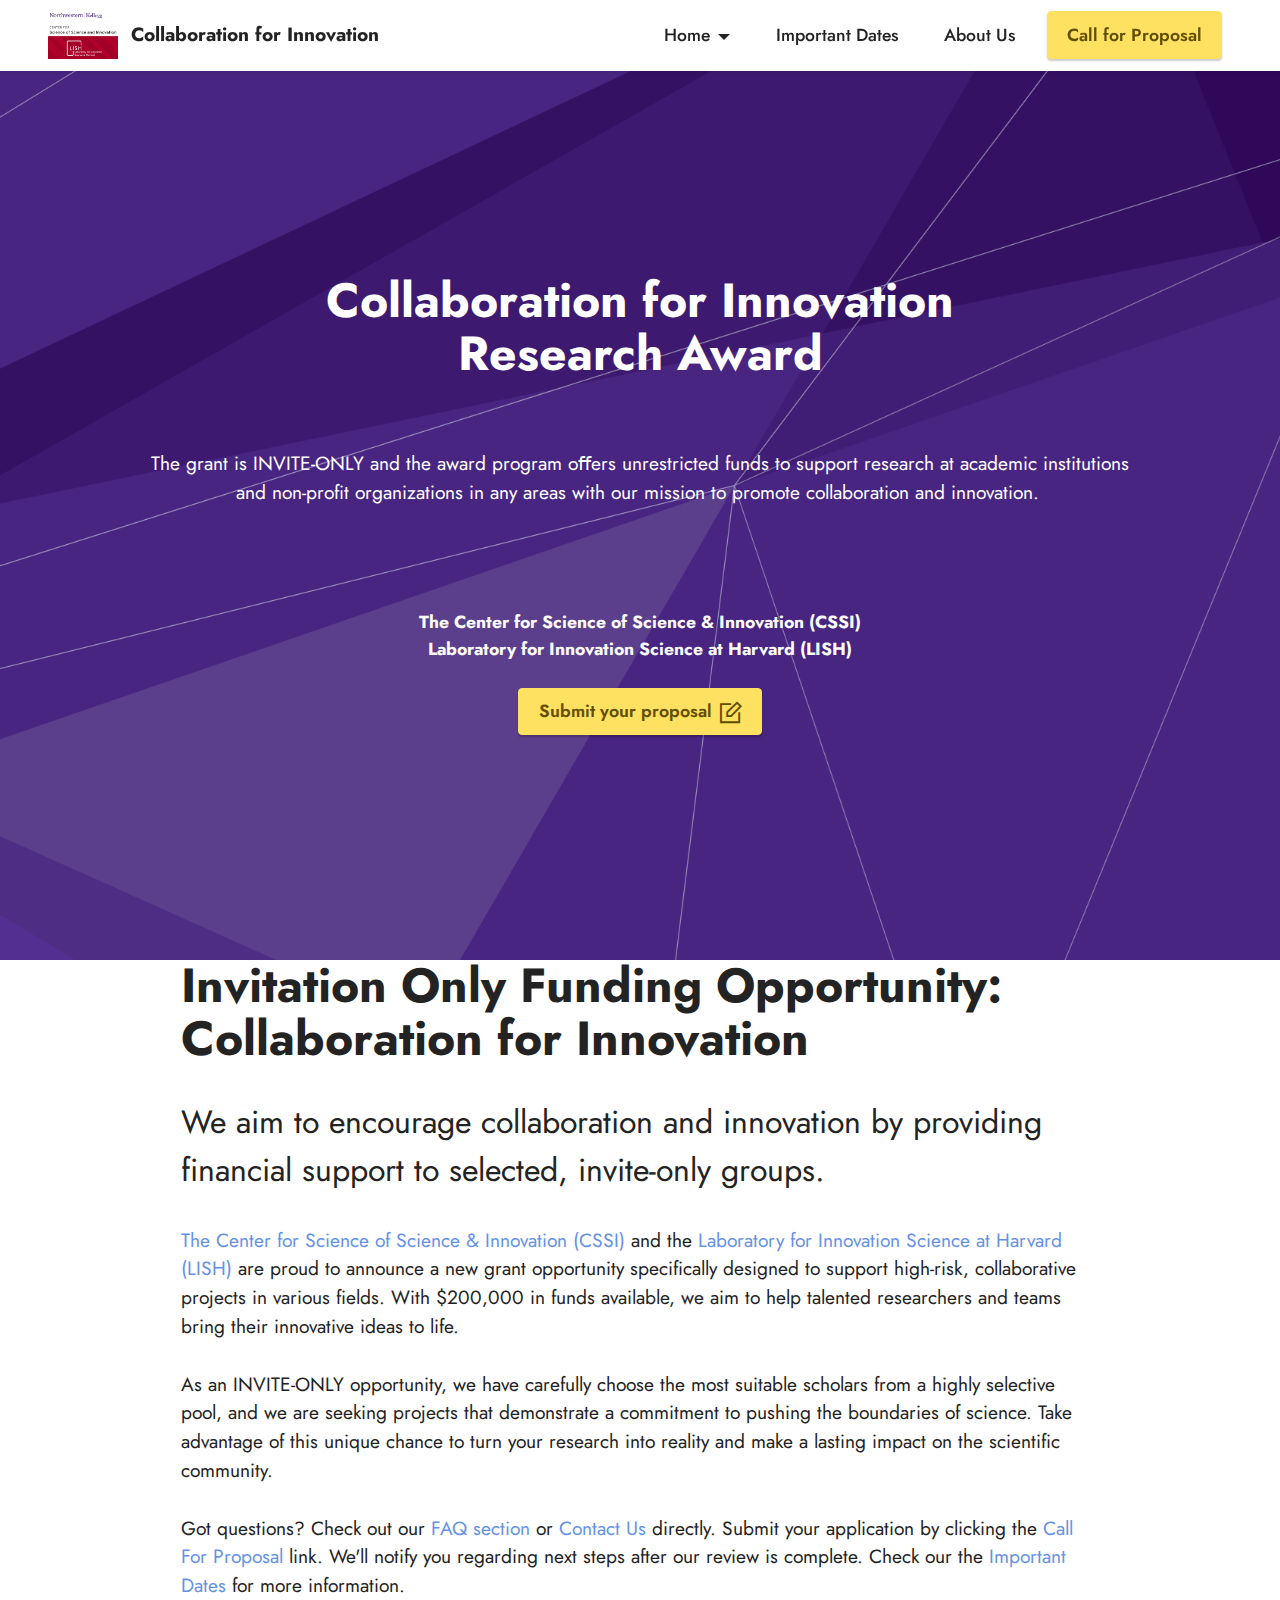
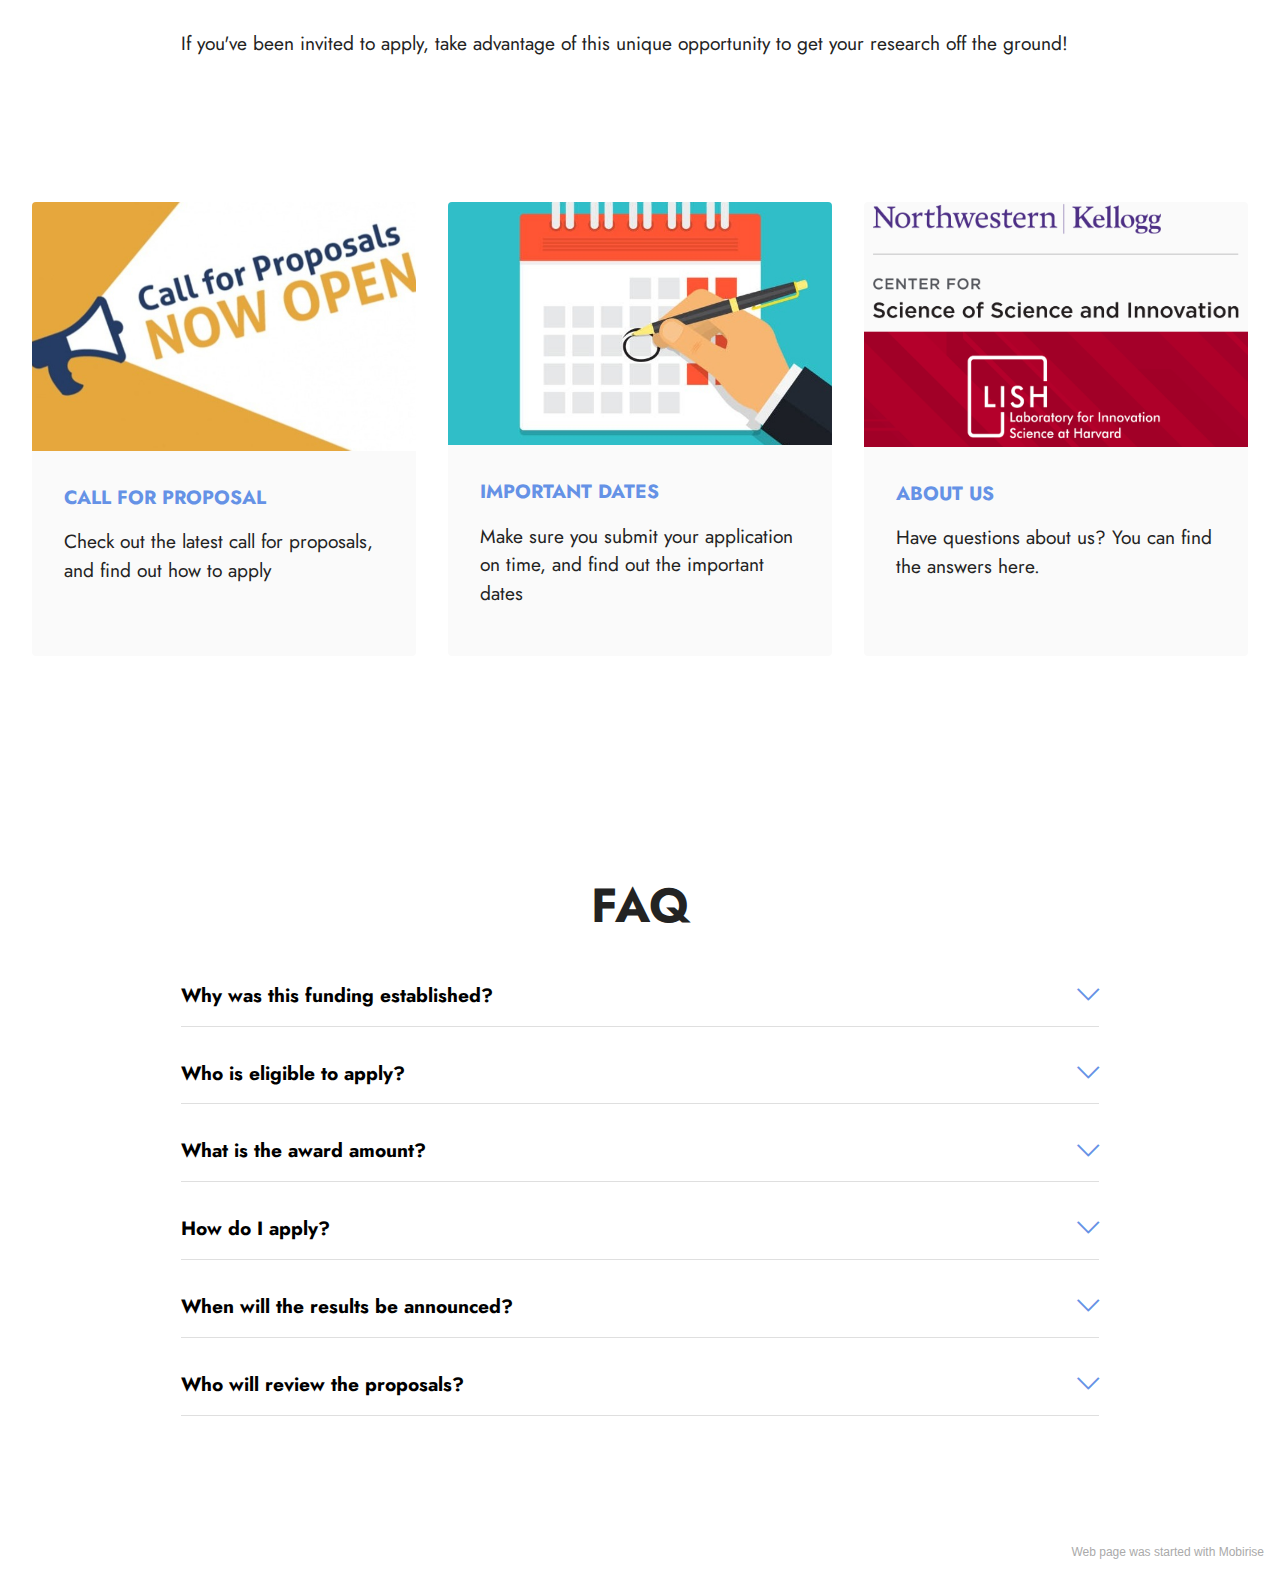
==== commit 5e59c11d: "Add files via upload" ====
--- a/index.html
+++ b/index.html
@@ -34,7 +34,7 @@
         <div class="container-fluid">
             <div class="navbar-brand">
                 <span class="navbar-logo">
-                    <a href="https://mobiri.se">
+                    <a href="index.html">
                         <img src="assets/images/a192a496-a3c7-452c-8744-3ee07c7727b5.png" alt="Mobirise" style="height: 3rem;">
                     </a>
                 </span>
@@ -49,7 +49,7 @@
                 </div>
             </button>
             <div class="collapse navbar-collapse" id="navbarSupportedContent">
-                <ul class="navbar-nav nav-dropdown" data-app-modern-menu="true"><li class="nav-item"><a class="nav-link link text-black text-primary display-4" href="important-dates.html">
+                <ul class="navbar-nav nav-dropdown" data-app-modern-menu="true"><li class="nav-item dropdown"><a class="nav-link link dropdown-toggle text-black display-4" href="#" data-toggle="dropdown-submenu" aria-expanded="false">Home</a><div class="dropdown-menu"><a class="dropdown-item text-black text-primary display-4" href="index.html#header6-0" aria-expanded="true">Home<br></a><a class="dropdown-item text-black text-primary display-4" href="index.html#content5-n" aria-expanded="true">Introduction<br></a><a class="dropdown-item text-black text-primary display-4" href="index.html#content17-6" aria-expanded="true">FAQ</a></div></li><li class="nav-item"><a class="nav-link link text-black text-primary display-4" href="important-dates.html">
                             Important Dates</a></li>
                     <li class="nav-item"><a class="nav-link link text-black text-primary display-4" href="about-us.html">About Us</a>
                     </li></ul>
@@ -69,12 +69,25 @@
 
     <div class="align-center container">
         <div class="row justify-content-center">
-            <div class="col-12 col-lg-9">
+            <div class="col-12 col-lg-11">
                 <h1 class="mbr-section-title mbr-fonts-style mbr-white mb-3 display-2"><strong>Collaboration for Innovation </strong><br><strong>Research Award</strong><strong><br></strong><br></h1>
-                <h2 class="mbr-section-subtitle mbr-fonts-style mbr-white mb-3 display-7">The grant is INVITE-ONLY and the award program oﬀers unrestricted funds to support research at academic institutions and non-profit organizations in any areas with our mission to promote collaboration and innovation.&nbsp;<br><br></h2>
+                <h2 class="mbr-section-subtitle mbr-fonts-style mbr-white mb-3 display-7">The grant is INVITE-ONLY and the award program oﬀers unrestricted funds to support research at academic institutions and non-profit organizations in any areas with our mission to promote collaboration and innovation.&nbsp;<br><br><br><br></h2>
                 <p class="mbr-text mbr-white mbr-fonts-style display-4">
                     <strong><a href="https://www.kellogg.northwestern.edu/research/science-of-science.aspx" class="text-white"><b>The Center for Science of Science &amp; Innovation (CSSI)</b></a><br><a href="https://lish.harvard.edu/" class="text-white"><b>Laboratory for Innovation Science at Harvard (LISH)</b></a></strong></p>
                 <div class="mbr-section-btn mt-3"><a class="btn btn-warning display-4" href="call-for proposal.html"><span class="mobi-mbri mobi-mbri-edit mbr-iconfont mbr-iconfont-btn"></span>Submit your proposal</a></div>
+            </div>
+        </div>
+    </div>
+</section>
+
+<section class="content5 cid-tuLLHgzlUM" id="content5-n">
+    
+    <div class="container">
+        <div class="row justify-content-center">
+            <div class="col-md-12 col-lg-10">
+                <h3 class="mbr-section-title mbr-fonts-style mb-4 display-2"><strong>Invitation Only Funding Opportunity: Collaboration for Innovation</strong></h3>
+                <h4 class="mbr-section-subtitle mbr-fonts-style mb-4 display-5">We aim to encourage collaboration and innovation by providing financial support to selected, invite-only groups.</h4>
+                <p class="mbr-text mbr-fonts-style display-7"><a href="https://www.kellogg.northwestern.edu/research/science-of-science.aspx" class="text-primary">The Center for Science of Science &amp; Innovation (CSSI)</a> and the <a href="https://lish.harvard.edu/" class="text-primary">Laboratory for Innovation Science at Harvard (LISH)</a> are proud to announce a new grant opportunity specifically designed to support high-risk, collaborative projects in various fields. With $200,000 in funds available, we aim to help talented researchers and teams bring their innovative ideas to life.<br><br>As an INVITE-ONLY opportunity, we have carefully choose the most suitable scholars from a highly selective pool, and we are seeking projects that demonstrate a commitment to pushing the boundaries of science. Take advantage of this unique chance to turn your research into reality and make a lasting impact on the scientific community.<br><br>Got questions? Check out our <a href="index.html#content17-6" class="text-primary">FAQ section</a>&nbsp;or <a href="about-us.html#form5-g" class="text-primary">Contact Us</a>&nbsp;directly. Submit your application by clicking the <a href="call-for proposal.html" class="text-primary">Call For Proposal</a> link. We'll notify you regarding next steps after our review is complete. Check our the <a href="important-dates.html" class="text-primary">Important Dates</a> for more information.<br><br>If you've been invited to apply, take advantage of this unique opportunity to get your research off the ground!<br></p>
             </div>
         </div>
     </div>
@@ -152,12 +165,12 @@
                     <div id="bootstrap-toggle" class="toggle-panel accordionStyles tab-content">
                         <div class="card mb-3">
                             <div class="card-header" role="tab" id="headingOne">
-                                <a role="button" class="collapsed panel-title text-black" data-toggle="collapse" data-core="" href="#collapse1_3" aria-expanded="false" aria-controls="collapse1">
+                                <a role="button" class="collapsed panel-title text-black" data-toggle="collapse" data-core="" href="#collapse1_4" aria-expanded="false" aria-controls="collapse1">
                                     <h6 class="panel-title-edit mbr-fonts-style mb-0 display-7"><strong>Why was this funding established?</strong></h6>
                                     <span class="sign mbr-iconfont mbri-arrow-down"></span>
                                 </a>
                             </div>
-                            <div id="collapse1_3" class="panel-collapse noScroll collapse" role="tabpanel" aria-labelledby="headingOne">
+                            <div id="collapse1_4" class="panel-collapse noScroll collapse" role="tabpanel" aria-labelledby="headingOne">
                                 <div class="panel-body">
                                     <p class="mbr-fonts-style panel-text display-7">To encourage new collaboration and innovation, $200,000 in funds are available for innovative, high-risk collaborative research seed funding.<br></p>
                                 </div>
@@ -165,13 +178,13 @@
                         </div>
                         <div class="card mb-3">
                             <div class="card-header" role="tab" id="headingTwo">
-                                <a role="button" class="collapsed panel-title text-black" data-toggle="collapse" data-core="" href="#collapse2_3" aria-expanded="false" aria-controls="collapse2">
+                                <a role="button" class="collapsed panel-title text-black" data-toggle="collapse" data-core="" href="#collapse2_4" aria-expanded="false" aria-controls="collapse2">
                                     <h6 class="panel-title-edit mbr-fonts-style mb-0 display-7"><strong>Who is eligible to apply?</strong></h6>
                                     <span class="sign mbr-iconfont mbri-arrow-down"></span>
                                 </a>
 
                             </div>
-                            <div id="collapse2_3" class="panel-collapse noScroll collapse" role="tabpanel" aria-labelledby="headingTwo">
+                            <div id="collapse2_4" class="panel-collapse noScroll collapse" role="tabpanel" aria-labelledby="headingTwo">
                                 <div class="panel-body">
                                     <p class="mbr-fonts-style panel-text display-7">This funding opportunity is invite-only and only invited groups will be considered.<br></p>
                                 </div>
@@ -179,12 +192,12 @@
                         </div>
                         <div class="card mb-3">
                             <div class="card-header" role="tab" id="headingThree">
-                                <a role="button" class="collapsed panel-title text-black" data-toggle="collapse" data-core="" href="#collapse3_3" aria-expanded="false" aria-controls="collapse3">
+                                <a role="button" class="collapsed panel-title text-black" data-toggle="collapse" data-core="" href="#collapse3_4" aria-expanded="false" aria-controls="collapse3">
                                     <h6 class="panel-title-edit mbr-fonts-style mb-0 display-7"><strong>What is the award amount?</strong></h6>
                                     <span class="sign mbr-iconfont mbri-arrow-down"></span>
                                 </a>
                             </div>
-                            <div id="collapse3_3" class="panel-collapse noScroll collapse" role="tabpanel" aria-labelledby="headingThree">
+                            <div id="collapse3_4" class="panel-collapse noScroll collapse" role="tabpanel" aria-labelledby="headingThree">
                                 <div class="panel-body">
                                     <p class="mbr-fonts-style panel-text display-7">$200,000 in funds are available with awards up to $10,000 per project.<br></p>
                                 </div>
@@ -192,12 +205,12 @@
                         </div>
                         <div class="card mb-3">
                             <div class="card-header" role="tab" id="headingThree">
-                                <a role="button" class="collapsed panel-title text-black" data-toggle="collapse" data-core="" href="#collapse4_3" aria-expanded="false" aria-controls="collapse4">
+                                <a role="button" class="collapsed panel-title text-black" data-toggle="collapse" data-core="" href="#collapse4_4" aria-expanded="false" aria-controls="collapse4">
                                     <h6 class="panel-title-edit mbr-fonts-style mb-0 display-7"><strong>How do I apply?</strong></h6>
                                     <span class="sign mbr-iconfont mbri-arrow-down"></span>
                                 </a>
                             </div>
-                            <div id="collapse4_3" class="panel-collapse noScroll collapse" role="tabpanel" aria-labelledby="headingThree">
+                            <div id="collapse4_4" class="panel-collapse noScroll collapse" role="tabpanel" aria-labelledby="headingThree">
                                 <div class="panel-body">
                                     <p class="mbr-fonts-style panel-text display-7">Follow the instruction in <a href="call-for proposal.html" class="text-primary">call for proposal </a>and submit your application materials. Notification of next steps will be sent after review.<br></p>
                                 </div>
@@ -205,12 +218,12 @@
                         </div>
                         <div class="card mb-3">
                             <div class="card-header" role="tab" id="headingThree">
-                                <a role="button" class="collapsed panel-title text-black" data-toggle="collapse" data-core="" href="#collapse5_3" aria-expanded="false" aria-controls="collapse5">
+                                <a role="button" class="collapsed panel-title text-black" data-toggle="collapse" data-core="" href="#collapse5_4" aria-expanded="false" aria-controls="collapse5">
                                    <h6 class="panel-title-edit mbr-fonts-style mb-0 display-7"><strong>When will the results be announced?</strong></h6>
                                         <span class="mbr-iconfont mobi-mbri-arrow-down mobi-mbri"></span>
                                 </a>
                             </div>
-                            <div id="collapse5_3" class="panel-collapse noScroll collapse" role="tabpanel" aria-labelledby="headingThree">
+                            <div id="collapse5_4" class="panel-collapse noScroll collapse" role="tabpanel" aria-labelledby="headingThree">
                                 <div class="panel-body">
                                     <p class="mbr-fonts-style panel-text display-7">Notification will be sent at the end of December 2023.<br></p>
                                 </div>
@@ -218,12 +231,12 @@
                         </div>
                         <div class="card mb-3">
                             <div class="card-header" role="tab" id="headingThree">
-                                <a role="button" class="collapsed panel-title text-black" data-toggle="collapse" data-core="" href="#collapse6_3" aria-expanded="false" aria-controls="collapse6">
+                                <a role="button" class="collapsed panel-title text-black" data-toggle="collapse" data-core="" href="#collapse6_4" aria-expanded="false" aria-controls="collapse6">
                                     <h6 class="panel-title-edit mbr-fonts-style mb-0 display-7"><strong>Who will review the proposals?</strong></h6>
                                     <span class="mbr-iconfont mobi-mbri-arrow-down mobi-mbri"></span>
                                 </a>
                             </div>
-                            <div id="collapse6_3" class="panel-collapse noScroll collapse" role="tabpanel" aria-labelledby="headingThree">
+                            <div id="collapse6_4" class="panel-collapse noScroll collapse" role="tabpanel" aria-labelledby="headingThree">
                                 <div class="panel-body">
                                     <p class="mbr-fonts-style panel-text display-7">Leading scholars in each field will be invited as reviewers to evaluate the quality, potential, and novelty of the submissions.<br></p>
                                 </div>
@@ -233,7 +246,7 @@
                 </div>
             </div>
         </div>
-</section><section style="background-color: #fff; font-family: -apple-system, BlinkMacSystemFont, 'Segoe UI', 'Roboto', 'Helvetica Neue', Arial, sans-serif; color:#aaa; font-size:12px; padding: 0; align-items: center; display: flex;"><a href="https://mobirise.site/v" style="flex: 1 1; height: 3rem; padding-left: 1rem;"></a><p style="flex: 0 0 auto; margin:0; padding-right:1rem;">Mobirise page creator - <a href="https://mobirise.site/o" style="color:#aaa;">Click for more</a></p></section><script src="assets/web/assets/jquery/jquery.min.js"></script>  <script src="assets/popper/popper.min.js"></script>  <script src="assets/tether/tether.min.js"></script>  <script src="assets/bootstrap/js/bootstrap.min.js"></script>  <script src="assets/smoothscroll/smooth-scroll.js"></script>  <script src="assets/dropdown/js/nav-dropdown.js"></script>  <script src="assets/dropdown/js/navbar-dropdown.js"></script>  <script src="assets/touchswipe/jquery.touch-swipe.min.js"></script>  <script src="assets/mbr-switch-arrow/mbr-switch-arrow.js"></script>  <script src="assets/theme/js/script.js"></script>  
+</section><section style="background-color: #fff; font-family: -apple-system, BlinkMacSystemFont, 'Segoe UI', 'Roboto', 'Helvetica Neue', Arial, sans-serif; color:#aaa; font-size:12px; padding: 0; align-items: center; display: flex;"><a href="https://mobirise.site/a" style="flex: 1 1; height: 3rem; padding-left: 1rem;"></a><p style="flex: 0 0 auto; margin:0; padding-right:1rem;">Web page was <a href="https://mobirise.site/h" style="color:#aaa;">started with</a> Mobirise</p></section><script src="assets/web/assets/jquery/jquery.min.js"></script>  <script src="assets/popper/popper.min.js"></script>  <script src="assets/tether/tether.min.js"></script>  <script src="assets/bootstrap/js/bootstrap.min.js"></script>  <script src="assets/smoothscroll/smooth-scroll.js"></script>  <script src="assets/dropdown/js/nav-dropdown.js"></script>  <script src="assets/dropdown/js/navbar-dropdown.js"></script>  <script src="assets/touchswipe/jquery.touch-swipe.min.js"></script>  <script src="assets/mbr-switch-arrow/mbr-switch-arrow.js"></script>  <script src="assets/theme/js/script.js"></script>  
   
   
 </body>
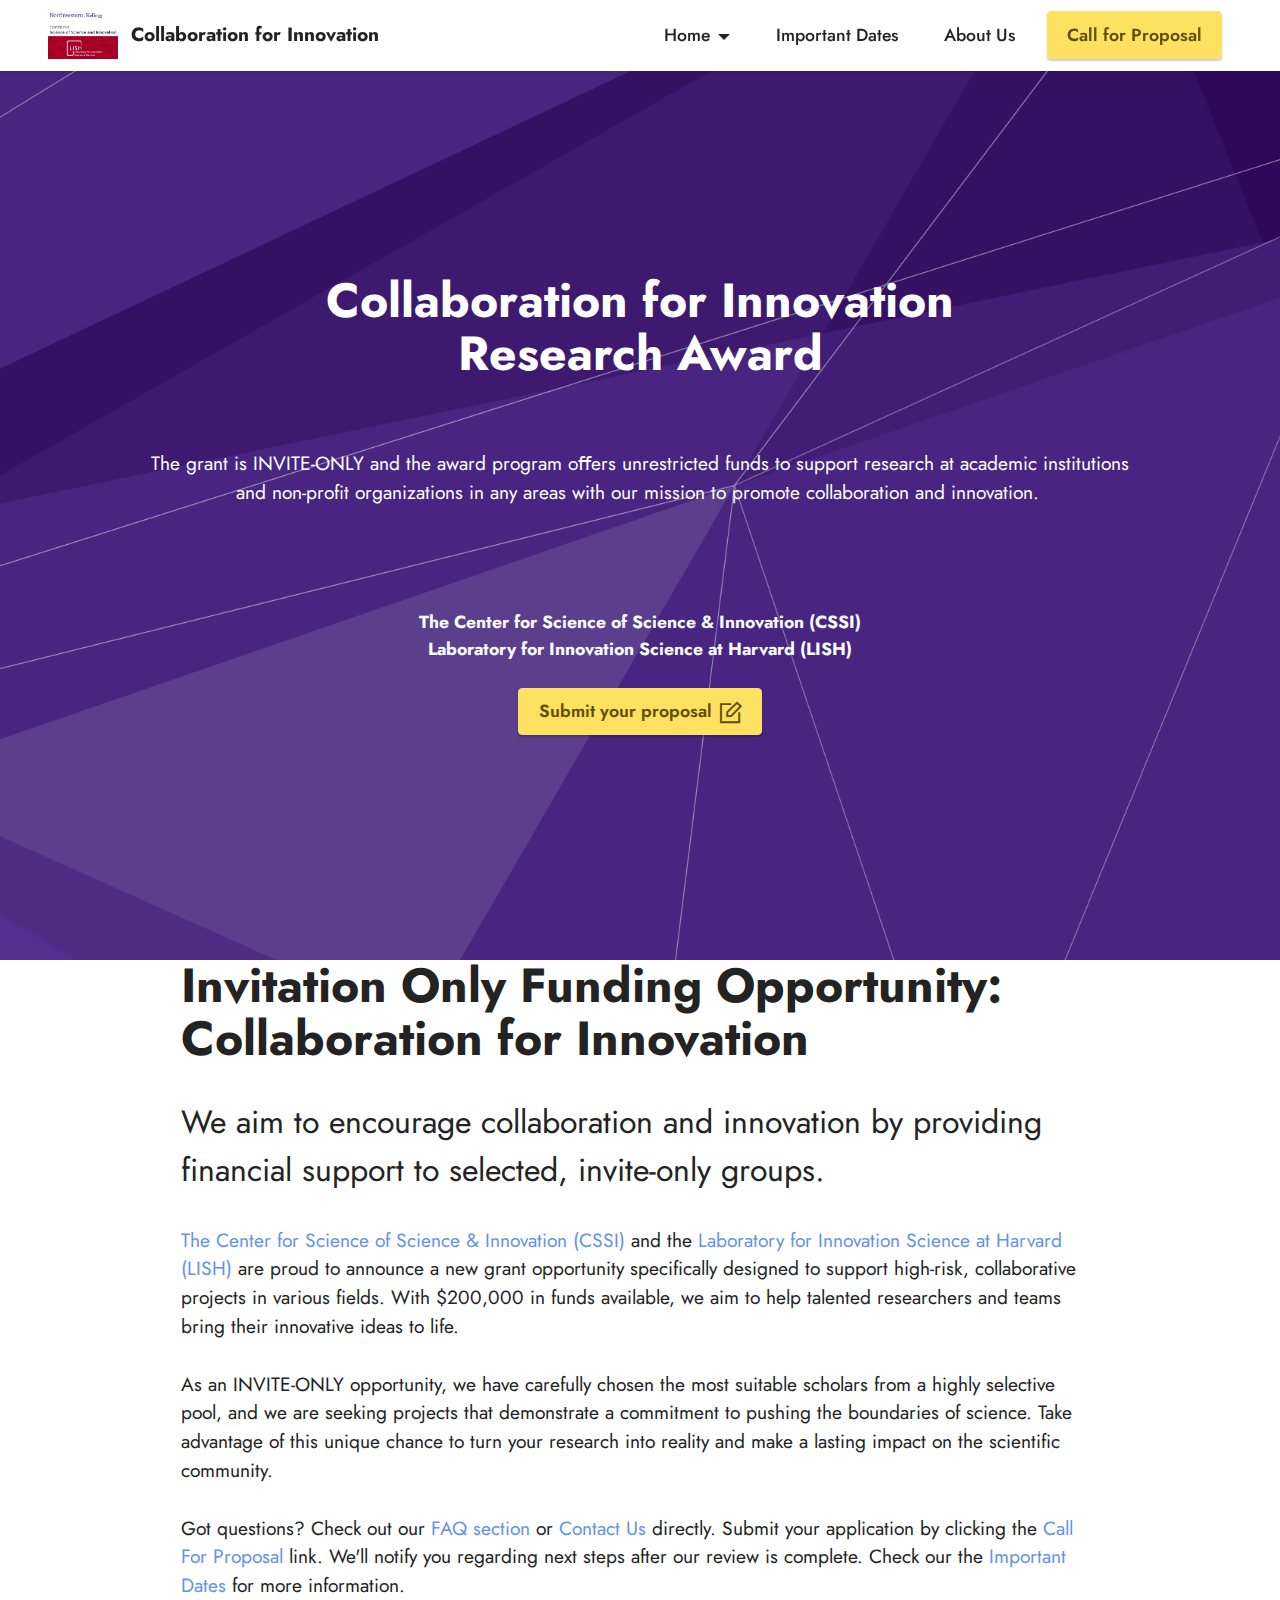
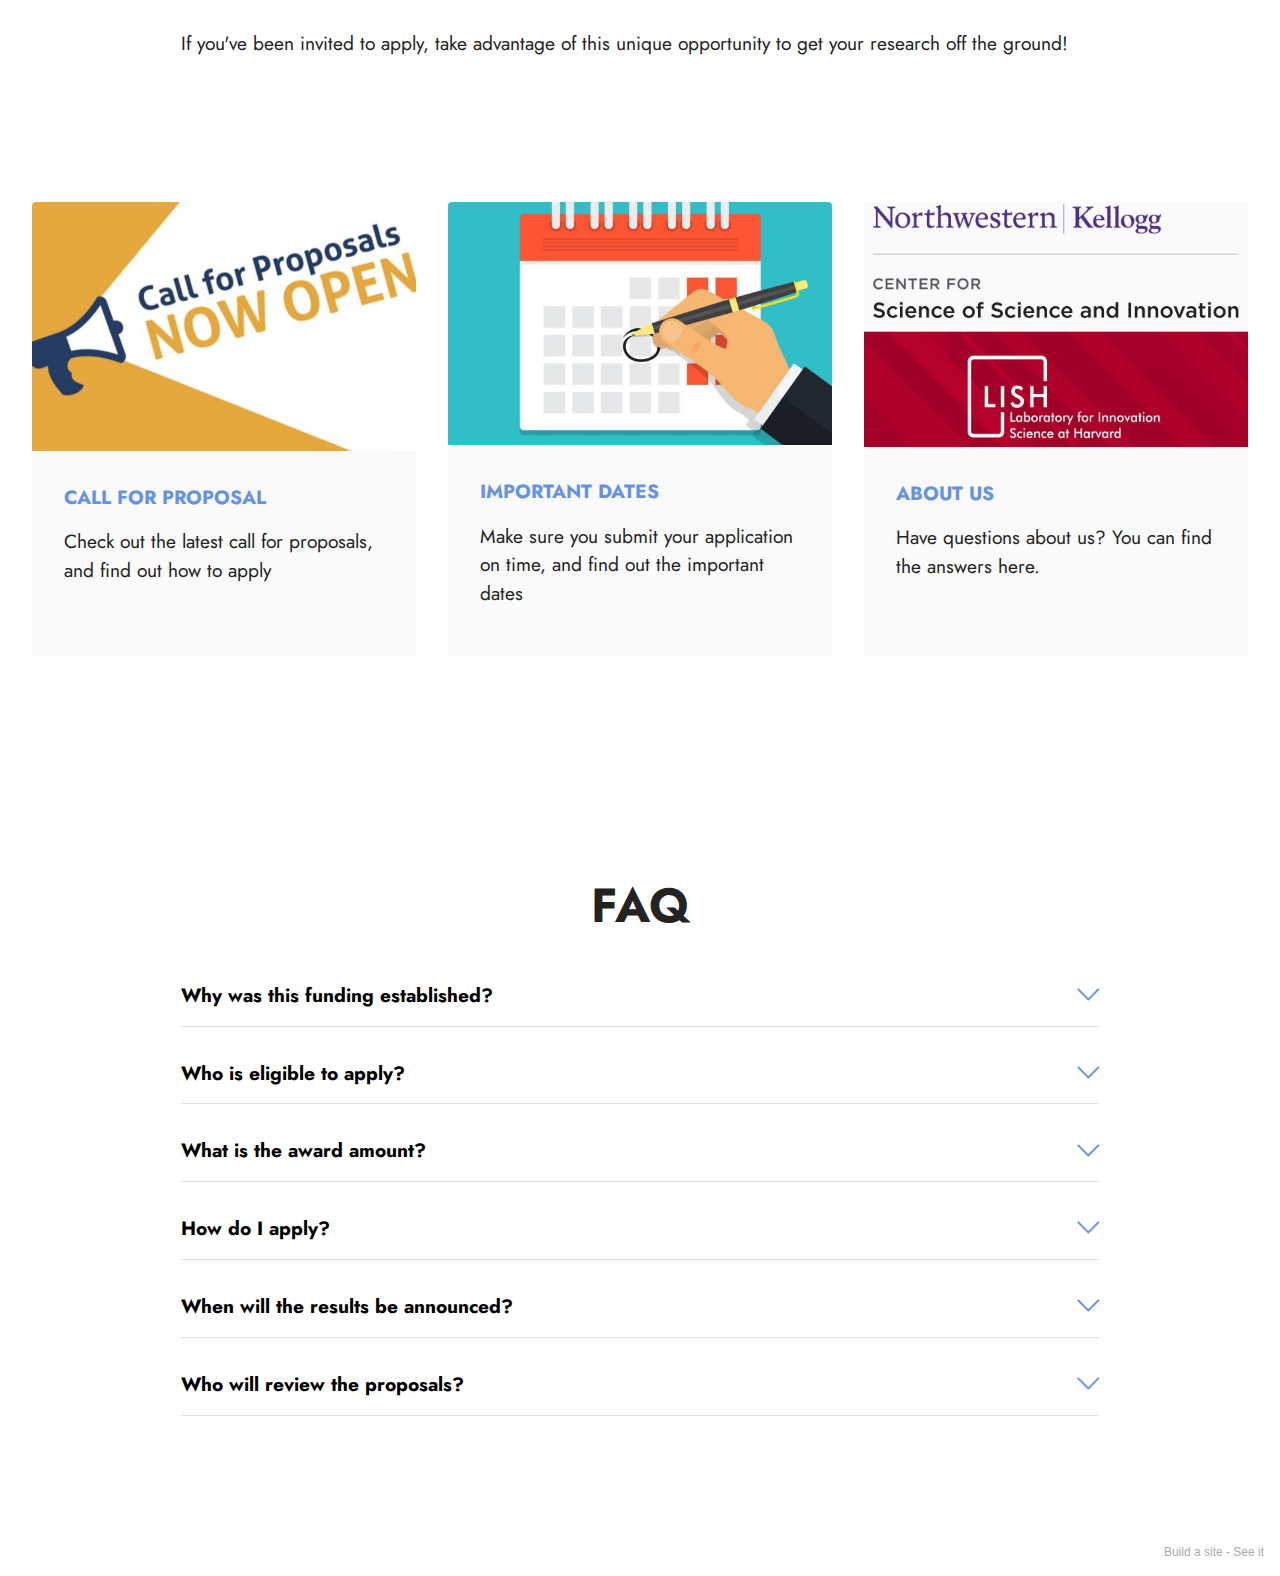
==== commit 7ff19dae: "Add files via upload" ====
--- a/index.html
+++ b/index.html
@@ -38,7 +38,7 @@
                         <img src="assets/images/a192a496-a3c7-452c-8744-3ee07c7727b5.png" alt="Mobirise" style="height: 3rem;">
                     </a>
                 </span>
-                <span class="navbar-caption-wrap"><a class="navbar-caption text-black display-7" href="https://mobiri.se">Collaboration for Innovation</a></span>
+                <span class="navbar-caption-wrap"><a class="navbar-caption text-black text-primary display-7" href="index.html">Collaboration for Innovation</a></span>
             </div>
             <button class="navbar-toggler" type="button" data-toggle="collapse" data-target="#navbarSupportedContent" aria-controls="navbarNavAltMarkup" aria-expanded="false" aria-label="Toggle navigation">
                 <div class="hamburger">
@@ -49,12 +49,12 @@
                 </div>
             </button>
             <div class="collapse navbar-collapse" id="navbarSupportedContent">
-                <ul class="navbar-nav nav-dropdown" data-app-modern-menu="true"><li class="nav-item dropdown"><a class="nav-link link dropdown-toggle text-black display-4" href="#" data-toggle="dropdown-submenu" aria-expanded="false">Home</a><div class="dropdown-menu"><a class="dropdown-item text-black text-primary display-4" href="index.html#header6-0" aria-expanded="true">Home<br></a><a class="dropdown-item text-black text-primary display-4" href="index.html#content5-n" aria-expanded="true">Introduction<br></a><a class="dropdown-item text-black text-primary display-4" href="index.html#content17-6" aria-expanded="true">FAQ</a></div></li><li class="nav-item"><a class="nav-link link text-black text-primary display-4" href="important-dates.html">
+                <ul class="navbar-nav nav-dropdown" data-app-modern-menu="true"><li class="nav-item dropdown open"><a class="nav-link link dropdown-toggle text-black display-4" href="#" data-toggle="dropdown-submenu" aria-expanded="true">Home</a><div class="dropdown-menu"><a class="dropdown-item text-black text-primary display-4" href="index.html#header6-0" aria-expanded="true">Home<br></a><a class="dropdown-item text-black display-4" href="#" aria-expanded="true">Introduction<br></a><a class="dropdown-item text-black display-4" href="#" aria-expanded="true">FAQ</a></div></li><li class="nav-item"><a class="nav-link link text-black display-4" href="page2.html">
                             Important Dates</a></li>
-                    <li class="nav-item"><a class="nav-link link text-black text-primary display-4" href="about-us.html">About Us</a>
+                    <li class="nav-item"><a class="nav-link link text-black display-4" href="page3.html">About Us</a>
                     </li></ul>
                 
-                <div class="navbar-buttons mbr-section-btn"><a class="btn btn-warning display-4" href="call-for proposal.html">
+                <div class="navbar-buttons mbr-section-btn"><a class="btn btn-warning display-4" href="page1.html">
                         Call for Proposal</a></div>
             </div>
         </div>
@@ -87,7 +87,7 @@
             <div class="col-md-12 col-lg-10">
                 <h3 class="mbr-section-title mbr-fonts-style mb-4 display-2"><strong>Invitation Only Funding Opportunity: Collaboration for Innovation</strong></h3>
                 <h4 class="mbr-section-subtitle mbr-fonts-style mb-4 display-5">We aim to encourage collaboration and innovation by providing financial support to selected, invite-only groups.</h4>
-                <p class="mbr-text mbr-fonts-style display-7"><a href="https://www.kellogg.northwestern.edu/research/science-of-science.aspx" class="text-primary">The Center for Science of Science &amp; Innovation (CSSI)</a> and the <a href="https://lish.harvard.edu/" class="text-primary">Laboratory for Innovation Science at Harvard (LISH)</a> are proud to announce a new grant opportunity specifically designed to support high-risk, collaborative projects in various fields. With $200,000 in funds available, we aim to help talented researchers and teams bring their innovative ideas to life.<br><br>As an INVITE-ONLY opportunity, we have carefully choose the most suitable scholars from a highly selective pool, and we are seeking projects that demonstrate a commitment to pushing the boundaries of science. Take advantage of this unique chance to turn your research into reality and make a lasting impact on the scientific community.<br><br>Got questions? Check out our <a href="index.html#content17-6" class="text-primary">FAQ section</a>&nbsp;or <a href="about-us.html#form5-g" class="text-primary">Contact Us</a>&nbsp;directly. Submit your application by clicking the <a href="call-for proposal.html" class="text-primary">Call For Proposal</a> link. We'll notify you regarding next steps after our review is complete. Check our the <a href="important-dates.html" class="text-primary">Important Dates</a> for more information.<br><br>If you've been invited to apply, take advantage of this unique opportunity to get your research off the ground!<br></p>
+                <p class="mbr-text mbr-fonts-style display-7"><a href="https://www.kellogg.northwestern.edu/research/science-of-science.aspx" class="text-primary">The Center for Science of Science &amp; Innovation (CSSI)</a> and the <a href="https://lish.harvard.edu/" class="text-primary">Laboratory for Innovation Science at Harvard (LISH)</a> are proud to announce a new grant opportunity specifically designed to support high-risk, collaborative projects in various fields. With $200,000 in funds available, we aim to help talented researchers and teams bring their innovative ideas to life.<br><br>As an INVITE-ONLY opportunity, we have carefully chosen the most suitable scholars from a highly selective pool, and we are seeking projects that demonstrate a commitment to pushing the boundaries of science. Take advantage of this unique chance to turn your research into reality and make a lasting impact on the scientific community.<br><br>Got questions? Check out our <a href="index.html#content17-6" class="text-primary">FAQ section</a>&nbsp;or <a href="about-us.html#form5-g" class="text-primary">Contact Us</a>&nbsp;directly. Submit your application by clicking the <a href="call-for proposal.html" class="text-primary">Call For Proposal</a> link. We'll notify you regarding next steps after our review is complete. Check our the <a href="important-dates.html" class="text-primary">Important Dates</a> for more information.<br><br>If you've been invited to apply, take advantage of this unique opportunity to get your research off the ground!<br></p>
             </div>
         </div>
     </div>
@@ -246,7 +246,7 @@
                 </div>
             </div>
         </div>
-</section><section style="background-color: #fff; font-family: -apple-system, BlinkMacSystemFont, 'Segoe UI', 'Roboto', 'Helvetica Neue', Arial, sans-serif; color:#aaa; font-size:12px; padding: 0; align-items: center; display: flex;"><a href="https://mobirise.site/a" style="flex: 1 1; height: 3rem; padding-left: 1rem;"></a><p style="flex: 0 0 auto; margin:0; padding-right:1rem;">Web page was <a href="https://mobirise.site/h" style="color:#aaa;">started with</a> Mobirise</p></section><script src="assets/web/assets/jquery/jquery.min.js"></script>  <script src="assets/popper/popper.min.js"></script>  <script src="assets/tether/tether.min.js"></script>  <script src="assets/bootstrap/js/bootstrap.min.js"></script>  <script src="assets/smoothscroll/smooth-scroll.js"></script>  <script src="assets/dropdown/js/nav-dropdown.js"></script>  <script src="assets/dropdown/js/navbar-dropdown.js"></script>  <script src="assets/touchswipe/jquery.touch-swipe.min.js"></script>  <script src="assets/mbr-switch-arrow/mbr-switch-arrow.js"></script>  <script src="assets/theme/js/script.js"></script>  
+</section><section style="background-color: #fff; font-family: -apple-system, BlinkMacSystemFont, 'Segoe UI', 'Roboto', 'Helvetica Neue', Arial, sans-serif; color:#aaa; font-size:12px; padding: 0; align-items: center; display: flex;"><a href="https://mobirise.site/u" style="flex: 1 1; height: 3rem; padding-left: 1rem;"></a><p style="flex: 0 0 auto; margin:0; padding-right:1rem;">Build a site - <a href="https://mobirise.site/w" style="color:#aaa;">See it</a></p></section><script src="assets/web/assets/jquery/jquery.min.js"></script>  <script src="assets/popper/popper.min.js"></script>  <script src="assets/tether/tether.min.js"></script>  <script src="assets/bootstrap/js/bootstrap.min.js"></script>  <script src="assets/smoothscroll/smooth-scroll.js"></script>  <script src="assets/dropdown/js/nav-dropdown.js"></script>  <script src="assets/dropdown/js/navbar-dropdown.js"></script>  <script src="assets/touchswipe/jquery.touch-swipe.min.js"></script>  <script src="assets/mbr-switch-arrow/mbr-switch-arrow.js"></script>  <script src="assets/theme/js/script.js"></script>  
   
   
 </body>
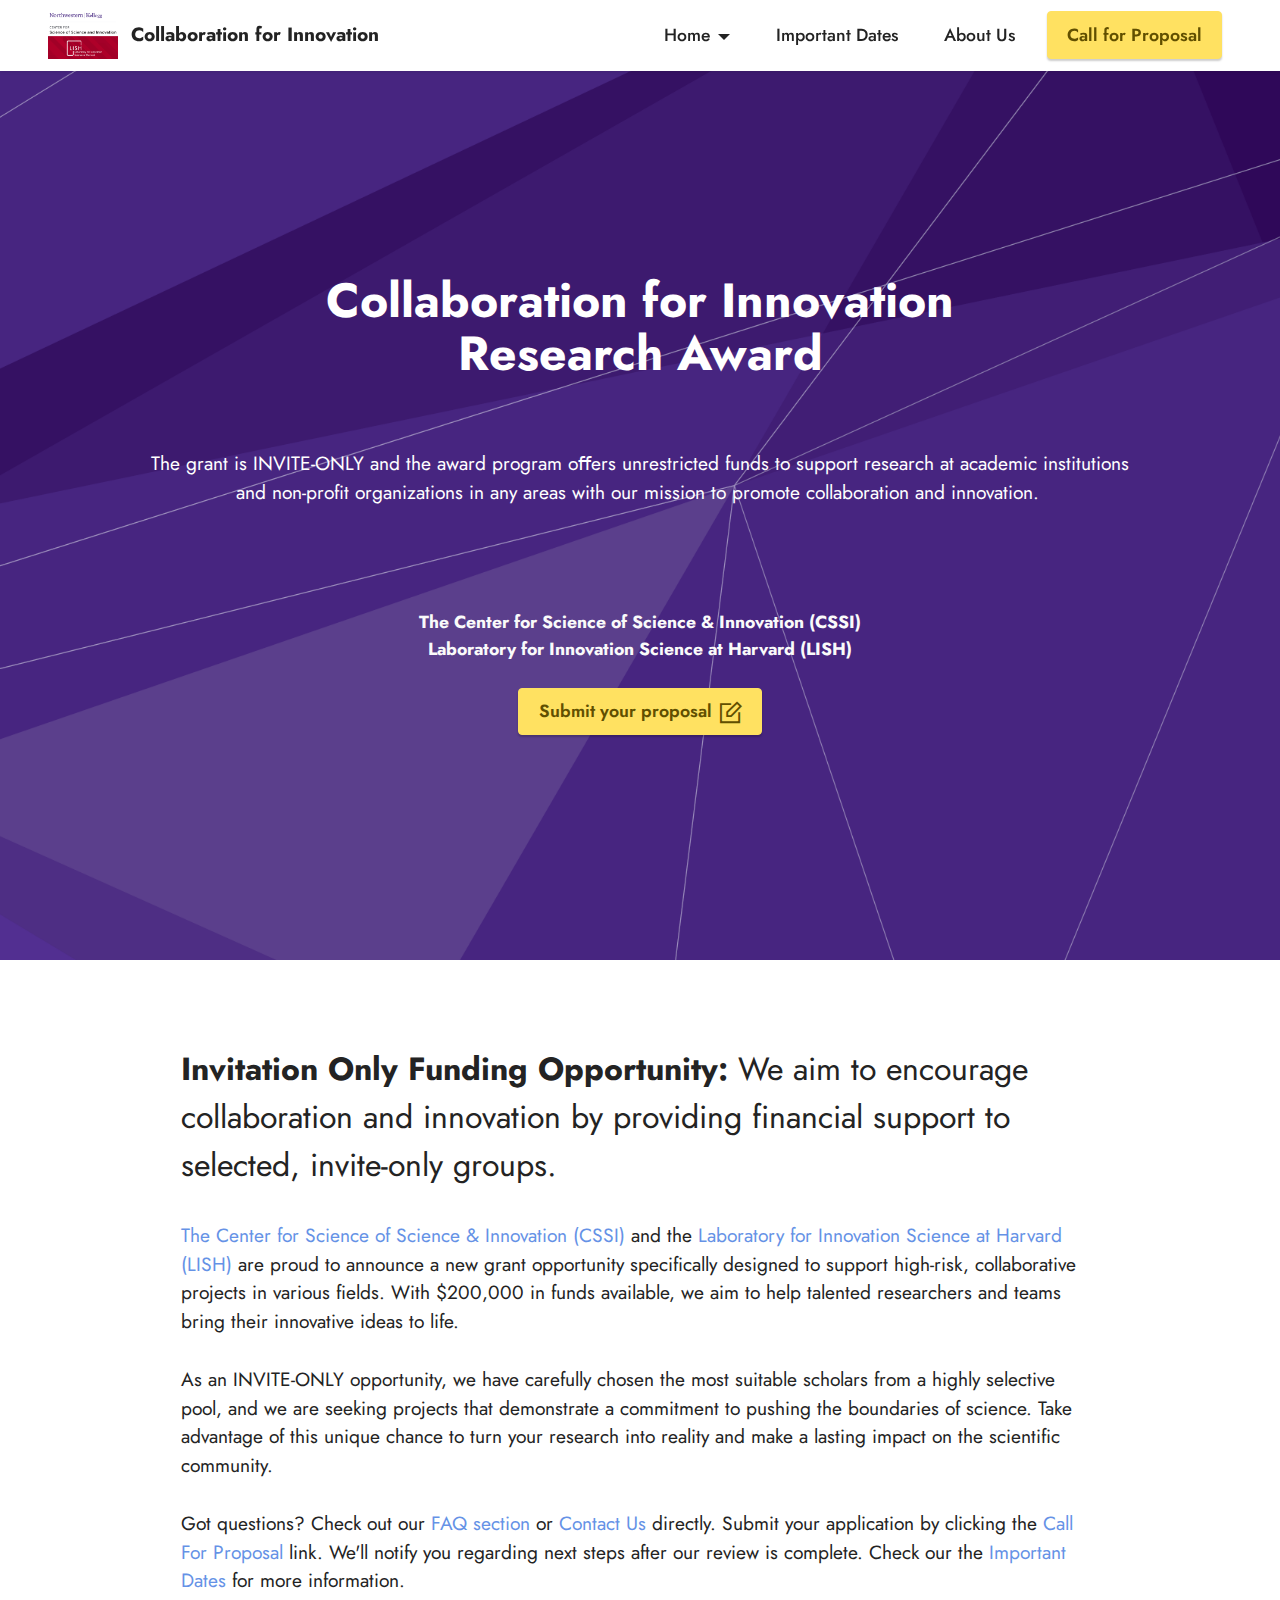
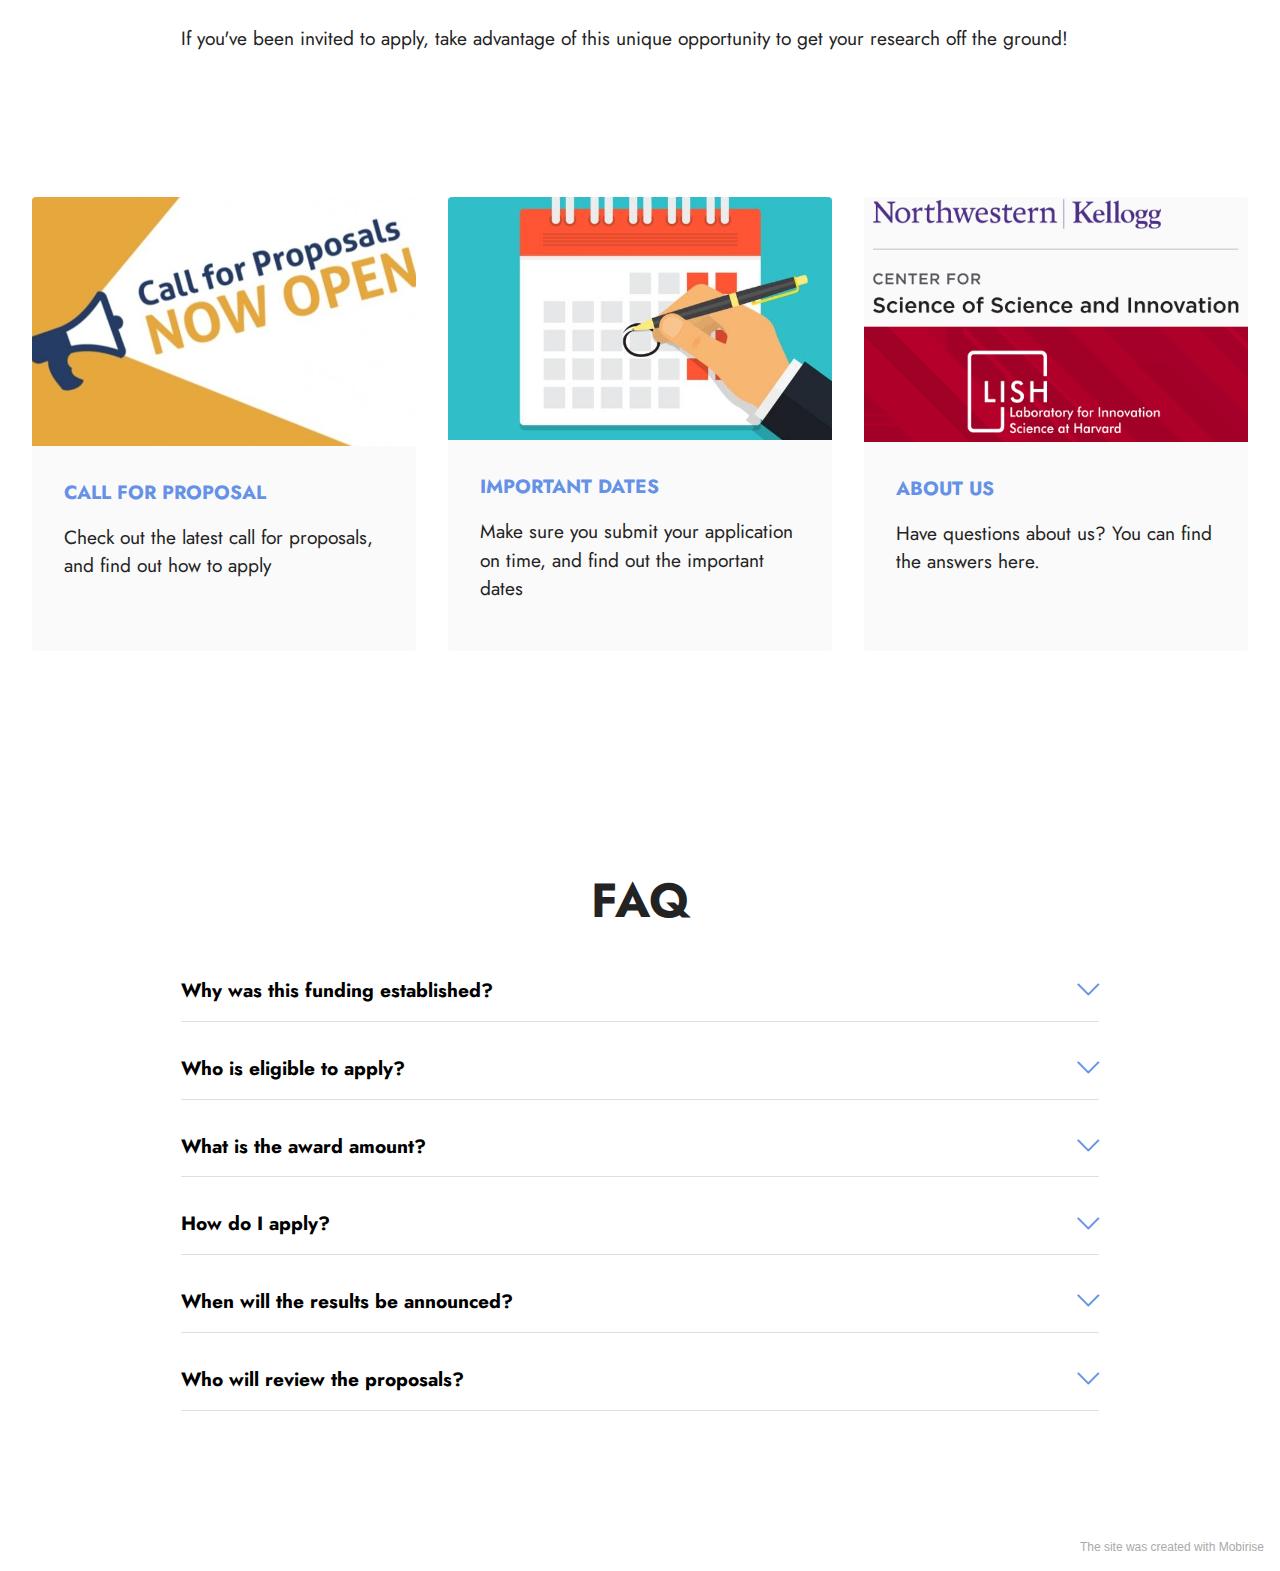
==== commit 6f81fab7: "Add files via upload" ====
--- a/index.html
+++ b/index.html
@@ -38,7 +38,7 @@
                         <img src="assets/images/a192a496-a3c7-452c-8744-3ee07c7727b5.png" alt="Mobirise" style="height: 3rem;">
                     </a>
                 </span>
-                <span class="navbar-caption-wrap"><a class="navbar-caption text-black text-primary display-7" href="index.html">Collaboration for Innovation</a></span>
+                <span class="navbar-caption-wrap"><a class="navbar-caption text-black display-7" href="https://mobiri.se">Collaboration for Innovation</a></span>
             </div>
             <button class="navbar-toggler" type="button" data-toggle="collapse" data-target="#navbarSupportedContent" aria-controls="navbarNavAltMarkup" aria-expanded="false" aria-label="Toggle navigation">
                 <div class="hamburger">
@@ -49,9 +49,9 @@
                 </div>
             </button>
             <div class="collapse navbar-collapse" id="navbarSupportedContent">
-                <ul class="navbar-nav nav-dropdown" data-app-modern-menu="true"><li class="nav-item dropdown open"><a class="nav-link link dropdown-toggle text-black display-4" href="#" data-toggle="dropdown-submenu" aria-expanded="true">Home</a><div class="dropdown-menu"><a class="dropdown-item text-black text-primary display-4" href="index.html#header6-0" aria-expanded="true">Home<br></a><a class="dropdown-item text-black display-4" href="#" aria-expanded="true">Introduction<br></a><a class="dropdown-item text-black display-4" href="#" aria-expanded="true">FAQ</a></div></li><li class="nav-item"><a class="nav-link link text-black display-4" href="page2.html">
+                <ul class="navbar-nav nav-dropdown" data-app-modern-menu="true"><li class="nav-item dropdown"><a class="nav-link link dropdown-toggle text-black display-4" href="#" data-toggle="dropdown-submenu" aria-expanded="false">Home</a><div class="dropdown-menu"><a class="dropdown-item text-black text-primary display-4" href="index.html#header6-0" aria-expanded="true">Home<br></a><a class="dropdown-item text-black text-primary display-4" href="index.html#content5-n" aria-expanded="true">Introduction<br></a><a class="dropdown-item text-black text-primary display-4" href="index.html#content17-6" aria-expanded="true">FAQ</a></div></li><li class="nav-item"><a class="nav-link link text-black text-primary display-4" href="important-dates.html">
                             Important Dates</a></li>
-                    <li class="nav-item"><a class="nav-link link text-black display-4" href="page3.html">About Us</a>
+                    <li class="nav-item"><a class="nav-link link text-black text-primary display-4" href="about-us.html">About Us</a>
                     </li></ul>
                 
                 <div class="navbar-buttons mbr-section-btn"><a class="btn btn-warning display-4" href="page1.html">
@@ -85,8 +85,8 @@
     <div class="container">
         <div class="row justify-content-center">
             <div class="col-md-12 col-lg-10">
-                <h3 class="mbr-section-title mbr-fonts-style mb-4 display-2"><strong>Invitation Only Funding Opportunity: Collaboration for Innovation</strong></h3>
-                <h4 class="mbr-section-subtitle mbr-fonts-style mb-4 display-5">We aim to encourage collaboration and innovation by providing financial support to selected, invite-only groups.</h4>
+                <h3 class="mbr-section-title mbr-fonts-style mb-4 display-2"><br></h3>
+                <h4 class="mbr-section-subtitle mbr-fonts-style mb-4 display-5"><strong>Invitation Only Funding Opportunity:&nbsp;</strong>We aim to encourage collaboration and innovation by providing financial support to selected, invite-only groups.</h4>
                 <p class="mbr-text mbr-fonts-style display-7"><a href="https://www.kellogg.northwestern.edu/research/science-of-science.aspx" class="text-primary">The Center for Science of Science &amp; Innovation (CSSI)</a> and the <a href="https://lish.harvard.edu/" class="text-primary">Laboratory for Innovation Science at Harvard (LISH)</a> are proud to announce a new grant opportunity specifically designed to support high-risk, collaborative projects in various fields. With $200,000 in funds available, we aim to help talented researchers and teams bring their innovative ideas to life.<br><br>As an INVITE-ONLY opportunity, we have carefully chosen the most suitable scholars from a highly selective pool, and we are seeking projects that demonstrate a commitment to pushing the boundaries of science. Take advantage of this unique chance to turn your research into reality and make a lasting impact on the scientific community.<br><br>Got questions? Check out our <a href="index.html#content17-6" class="text-primary">FAQ section</a>&nbsp;or <a href="about-us.html#form5-g" class="text-primary">Contact Us</a>&nbsp;directly. Submit your application by clicking the <a href="call-for proposal.html" class="text-primary">Call For Proposal</a> link. We'll notify you regarding next steps after our review is complete. Check our the <a href="important-dates.html" class="text-primary">Important Dates</a> for more information.<br><br>If you've been invited to apply, take advantage of this unique opportunity to get your research off the ground!<br></p>
             </div>
         </div>
@@ -246,7 +246,7 @@
                 </div>
             </div>
         </div>
-</section><section style="background-color: #fff; font-family: -apple-system, BlinkMacSystemFont, 'Segoe UI', 'Roboto', 'Helvetica Neue', Arial, sans-serif; color:#aaa; font-size:12px; padding: 0; align-items: center; display: flex;"><a href="https://mobirise.site/u" style="flex: 1 1; height: 3rem; padding-left: 1rem;"></a><p style="flex: 0 0 auto; margin:0; padding-right:1rem;">Build a site - <a href="https://mobirise.site/w" style="color:#aaa;">See it</a></p></section><script src="assets/web/assets/jquery/jquery.min.js"></script>  <script src="assets/popper/popper.min.js"></script>  <script src="assets/tether/tether.min.js"></script>  <script src="assets/bootstrap/js/bootstrap.min.js"></script>  <script src="assets/smoothscroll/smooth-scroll.js"></script>  <script src="assets/dropdown/js/nav-dropdown.js"></script>  <script src="assets/dropdown/js/navbar-dropdown.js"></script>  <script src="assets/touchswipe/jquery.touch-swipe.min.js"></script>  <script src="assets/mbr-switch-arrow/mbr-switch-arrow.js"></script>  <script src="assets/theme/js/script.js"></script>  
+</section><section style="background-color: #fff; font-family: -apple-system, BlinkMacSystemFont, 'Segoe UI', 'Roboto', 'Helvetica Neue', Arial, sans-serif; color:#aaa; font-size:12px; padding: 0; align-items: center; display: flex;"><a href="https://mobirise.site/r" style="flex: 1 1; height: 3rem; padding-left: 1rem;"></a><p style="flex: 0 0 auto; margin:0; padding-right:1rem;"><a href="https://mobirise.site/d" style="color:#aaa;">The site</a> was created with Mobirise</p></section><script src="assets/web/assets/jquery/jquery.min.js"></script>  <script src="assets/popper/popper.min.js"></script>  <script src="assets/tether/tether.min.js"></script>  <script src="assets/bootstrap/js/bootstrap.min.js"></script>  <script src="assets/smoothscroll/smooth-scroll.js"></script>  <script src="assets/dropdown/js/nav-dropdown.js"></script>  <script src="assets/dropdown/js/navbar-dropdown.js"></script>  <script src="assets/touchswipe/jquery.touch-swipe.min.js"></script>  <script src="assets/mbr-switch-arrow/mbr-switch-arrow.js"></script>  <script src="assets/theme/js/script.js"></script>  
   
   
 </body>
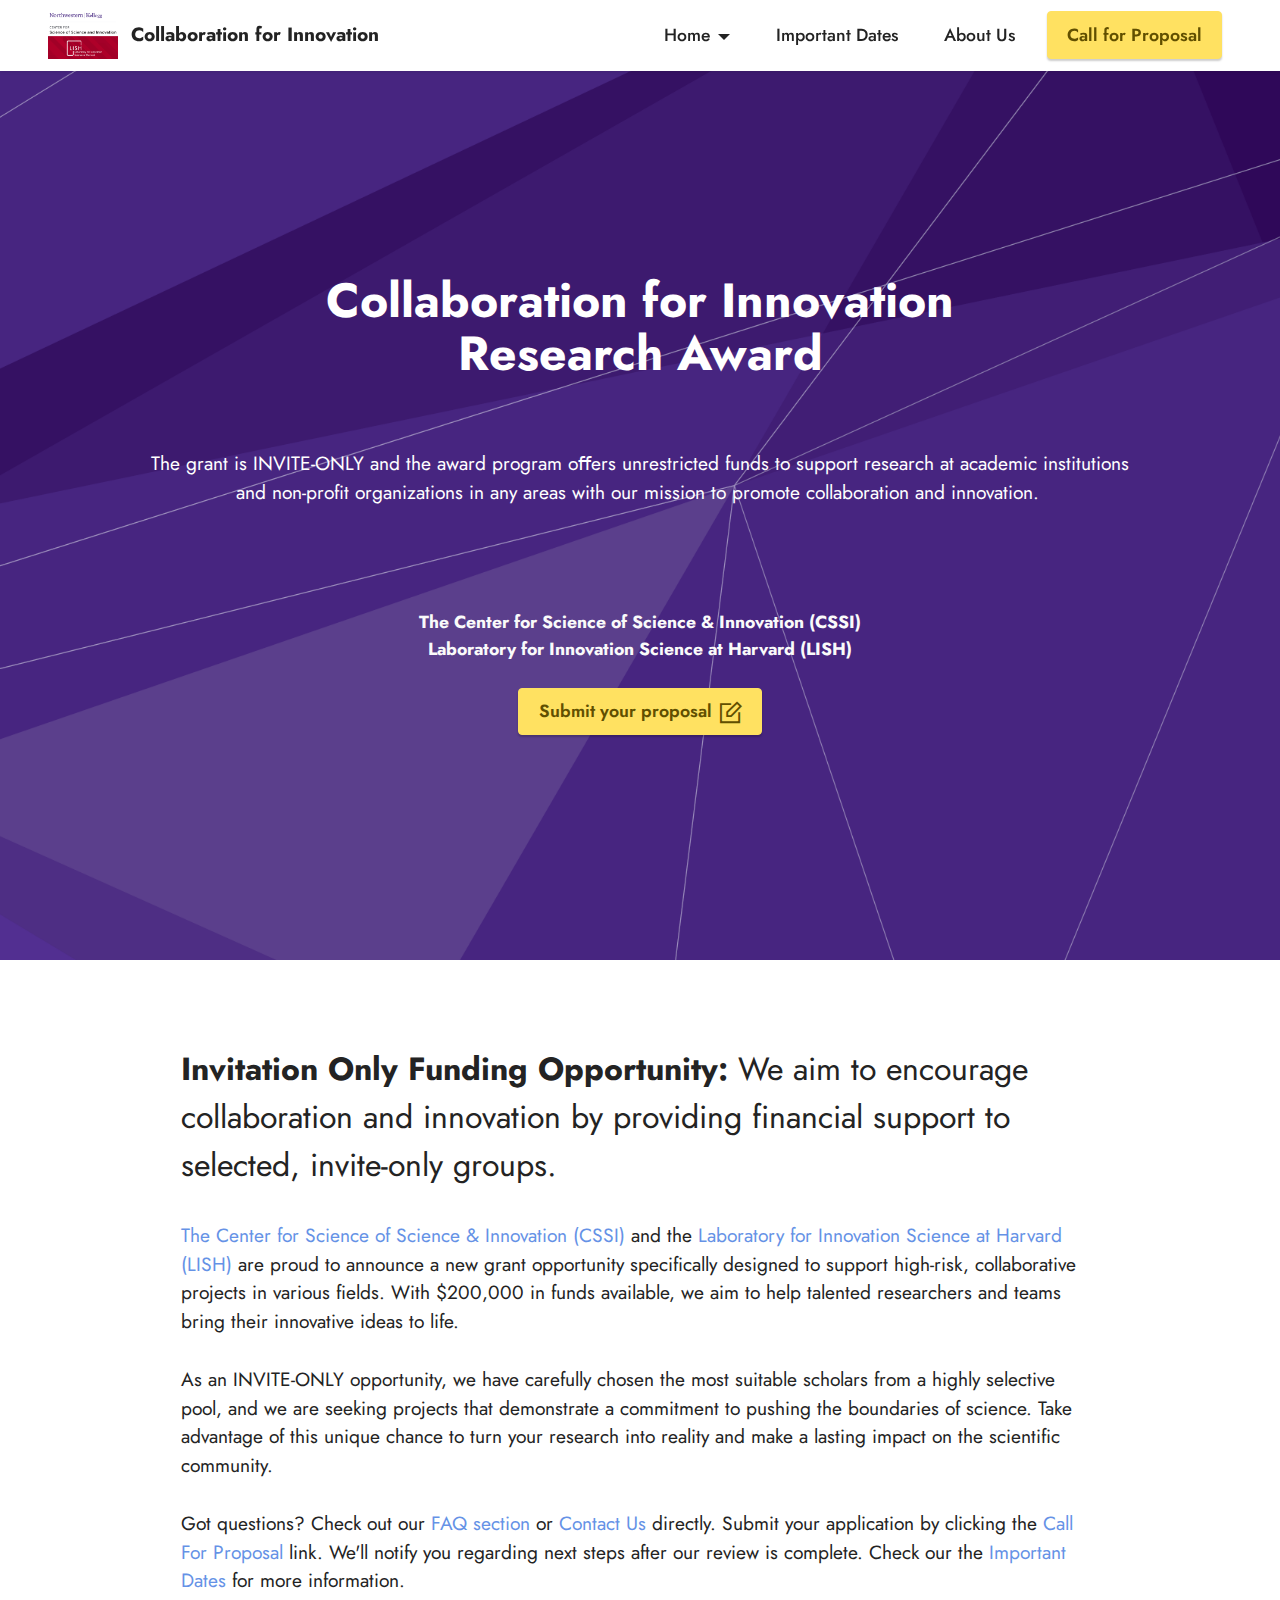
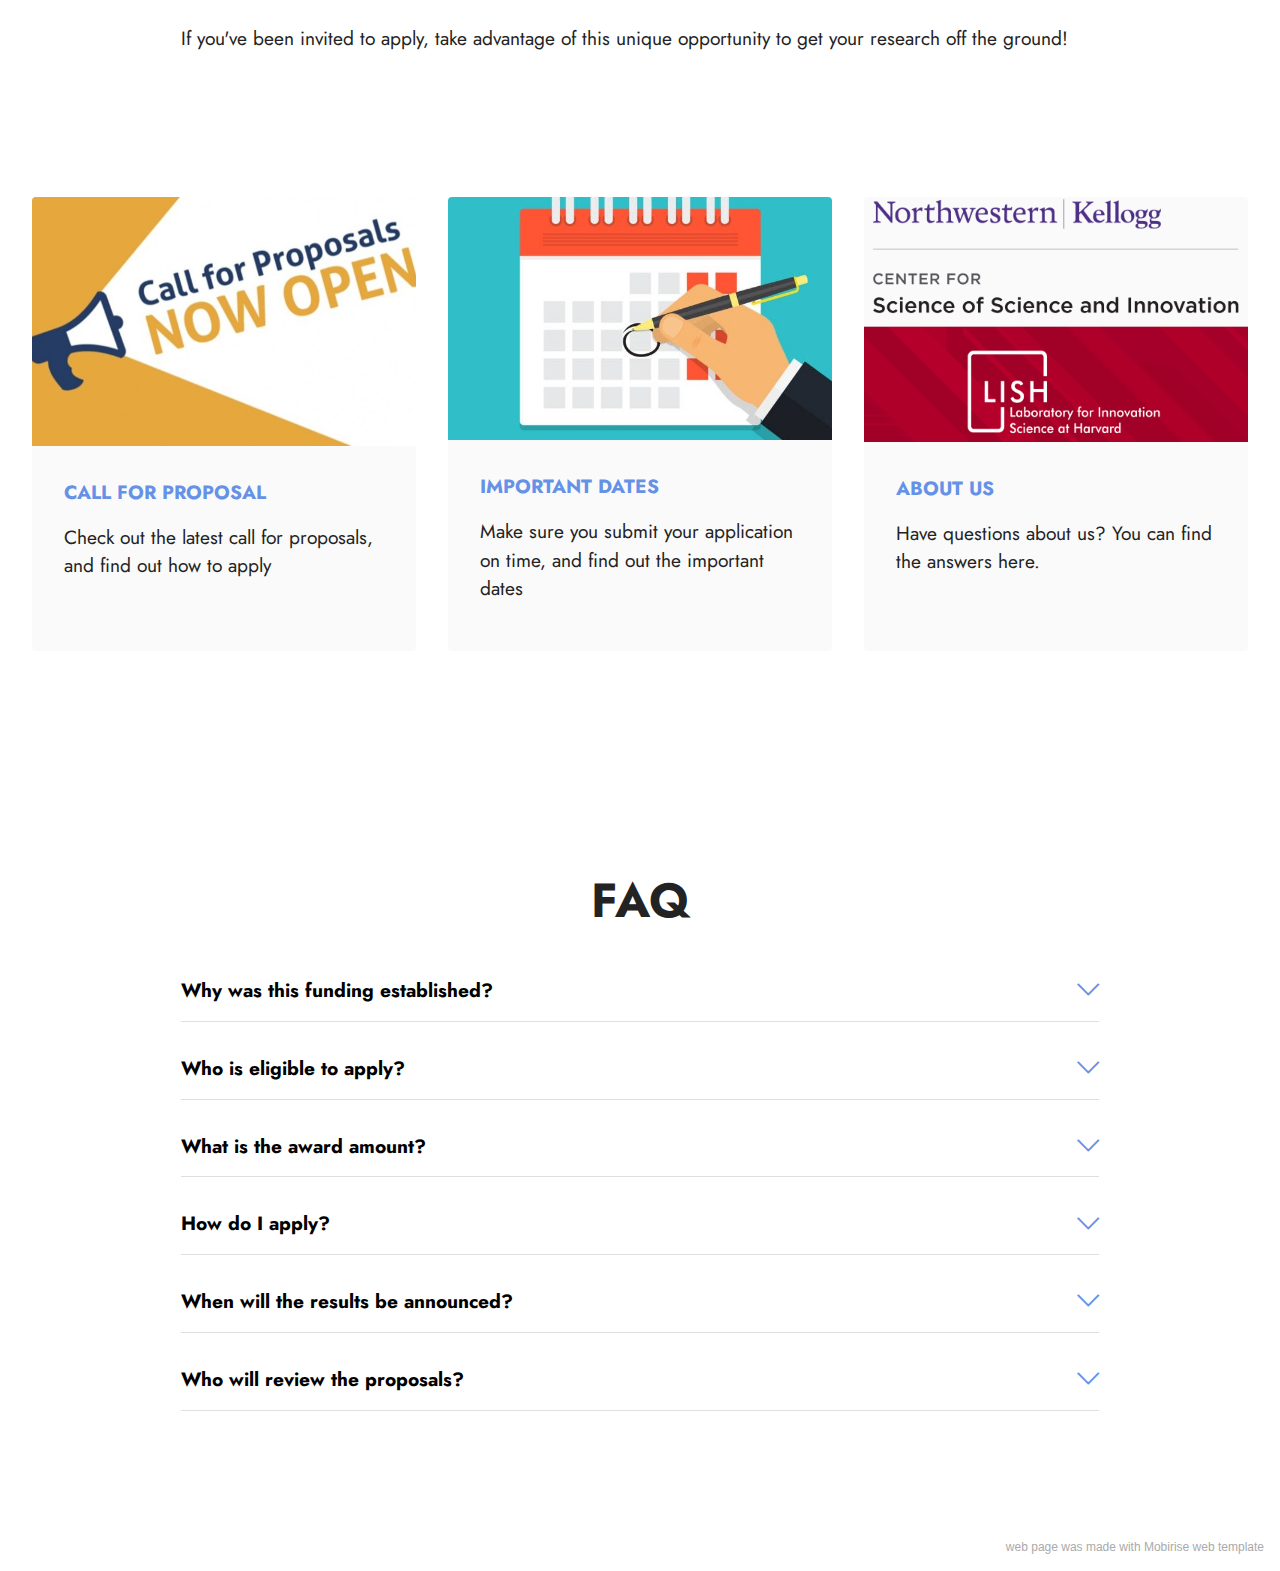
==== commit 5d25bd49: "Add files via upload" ====
--- a/index.html
+++ b/index.html
@@ -35,10 +35,10 @@
             <div class="navbar-brand">
                 <span class="navbar-logo">
                     <a href="index.html">
-                        <img src="assets/images/a192a496-a3c7-452c-8744-3ee07c7727b5.png" alt="Mobirise" style="height: 3rem;">
+                        <img src="assets/images/a192a496-a3c7-452c-8744-3ee07c7727b5.png" alt="logo" style="height: 3rem;">
                     </a>
                 </span>
-                <span class="navbar-caption-wrap"><a class="navbar-caption text-black display-7" href="https://mobiri.se">Collaboration for Innovation</a></span>
+                <span class="navbar-caption-wrap"><a class="navbar-caption text-black text-primary display-7" href="index.html">Collaboration for Innovation</a></span>
             </div>
             <button class="navbar-toggler" type="button" data-toggle="collapse" data-target="#navbarSupportedContent" aria-controls="navbarNavAltMarkup" aria-expanded="false" aria-label="Toggle navigation">
                 <div class="hamburger">
@@ -54,7 +54,7 @@
                     <li class="nav-item"><a class="nav-link link text-black text-primary display-4" href="about-us.html">About Us</a>
                     </li></ul>
                 
-                <div class="navbar-buttons mbr-section-btn"><a class="btn btn-warning display-4" href="page1.html">
+                <div class="navbar-buttons mbr-section-btn"><a class="btn btn-warning display-4" href="call-for proposal.html">
                         Call for Proposal</a></div>
             </div>
         </div>
@@ -246,7 +246,7 @@
                 </div>
             </div>
         </div>
-</section><section style="background-color: #fff; font-family: -apple-system, BlinkMacSystemFont, 'Segoe UI', 'Roboto', 'Helvetica Neue', Arial, sans-serif; color:#aaa; font-size:12px; padding: 0; align-items: center; display: flex;"><a href="https://mobirise.site/r" style="flex: 1 1; height: 3rem; padding-left: 1rem;"></a><p style="flex: 0 0 auto; margin:0; padding-right:1rem;"><a href="https://mobirise.site/d" style="color:#aaa;">The site</a> was created with Mobirise</p></section><script src="assets/web/assets/jquery/jquery.min.js"></script>  <script src="assets/popper/popper.min.js"></script>  <script src="assets/tether/tether.min.js"></script>  <script src="assets/bootstrap/js/bootstrap.min.js"></script>  <script src="assets/smoothscroll/smooth-scroll.js"></script>  <script src="assets/dropdown/js/nav-dropdown.js"></script>  <script src="assets/dropdown/js/navbar-dropdown.js"></script>  <script src="assets/touchswipe/jquery.touch-swipe.min.js"></script>  <script src="assets/mbr-switch-arrow/mbr-switch-arrow.js"></script>  <script src="assets/theme/js/script.js"></script>  
+</section><section style="background-color: #fff; font-family: -apple-system, BlinkMacSystemFont, 'Segoe UI', 'Roboto', 'Helvetica Neue', Arial, sans-serif; color:#aaa; font-size:12px; padding: 0; align-items: center; display: flex;"><a href="https://mobirise.site/h" style="flex: 1 1; height: 3rem; padding-left: 1rem;"></a><p style="flex: 0 0 auto; margin:0; padding-right:1rem;"><a href="https://mobirise.site/s" style="color:#aaa;">web page</a> was made with Mobirise web template</p></section><script src="assets/web/assets/jquery/jquery.min.js"></script>  <script src="assets/popper/popper.min.js"></script>  <script src="assets/tether/tether.min.js"></script>  <script src="assets/bootstrap/js/bootstrap.min.js"></script>  <script src="assets/smoothscroll/smooth-scroll.js"></script>  <script src="assets/dropdown/js/nav-dropdown.js"></script>  <script src="assets/dropdown/js/navbar-dropdown.js"></script>  <script src="assets/touchswipe/jquery.touch-swipe.min.js"></script>  <script src="assets/mbr-switch-arrow/mbr-switch-arrow.js"></script>  <script src="assets/theme/js/script.js"></script>  
   
   
 </body>
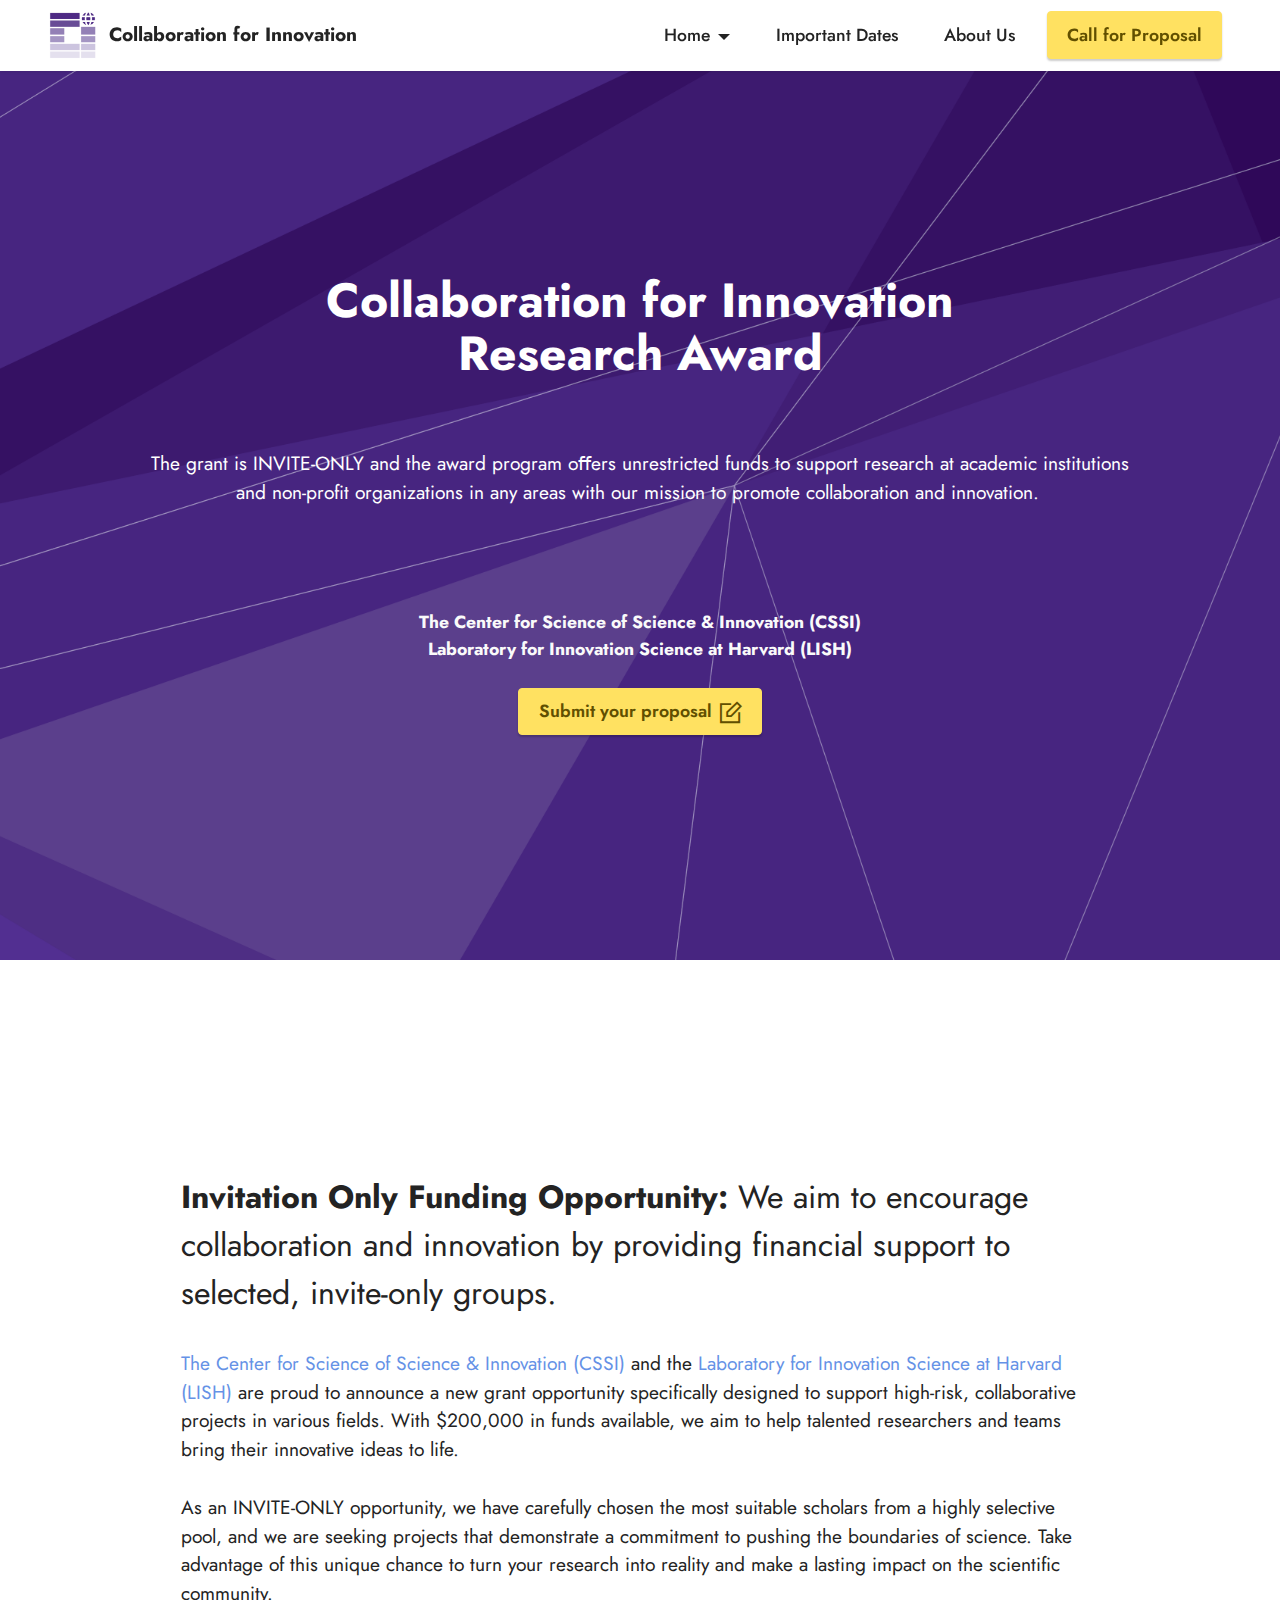
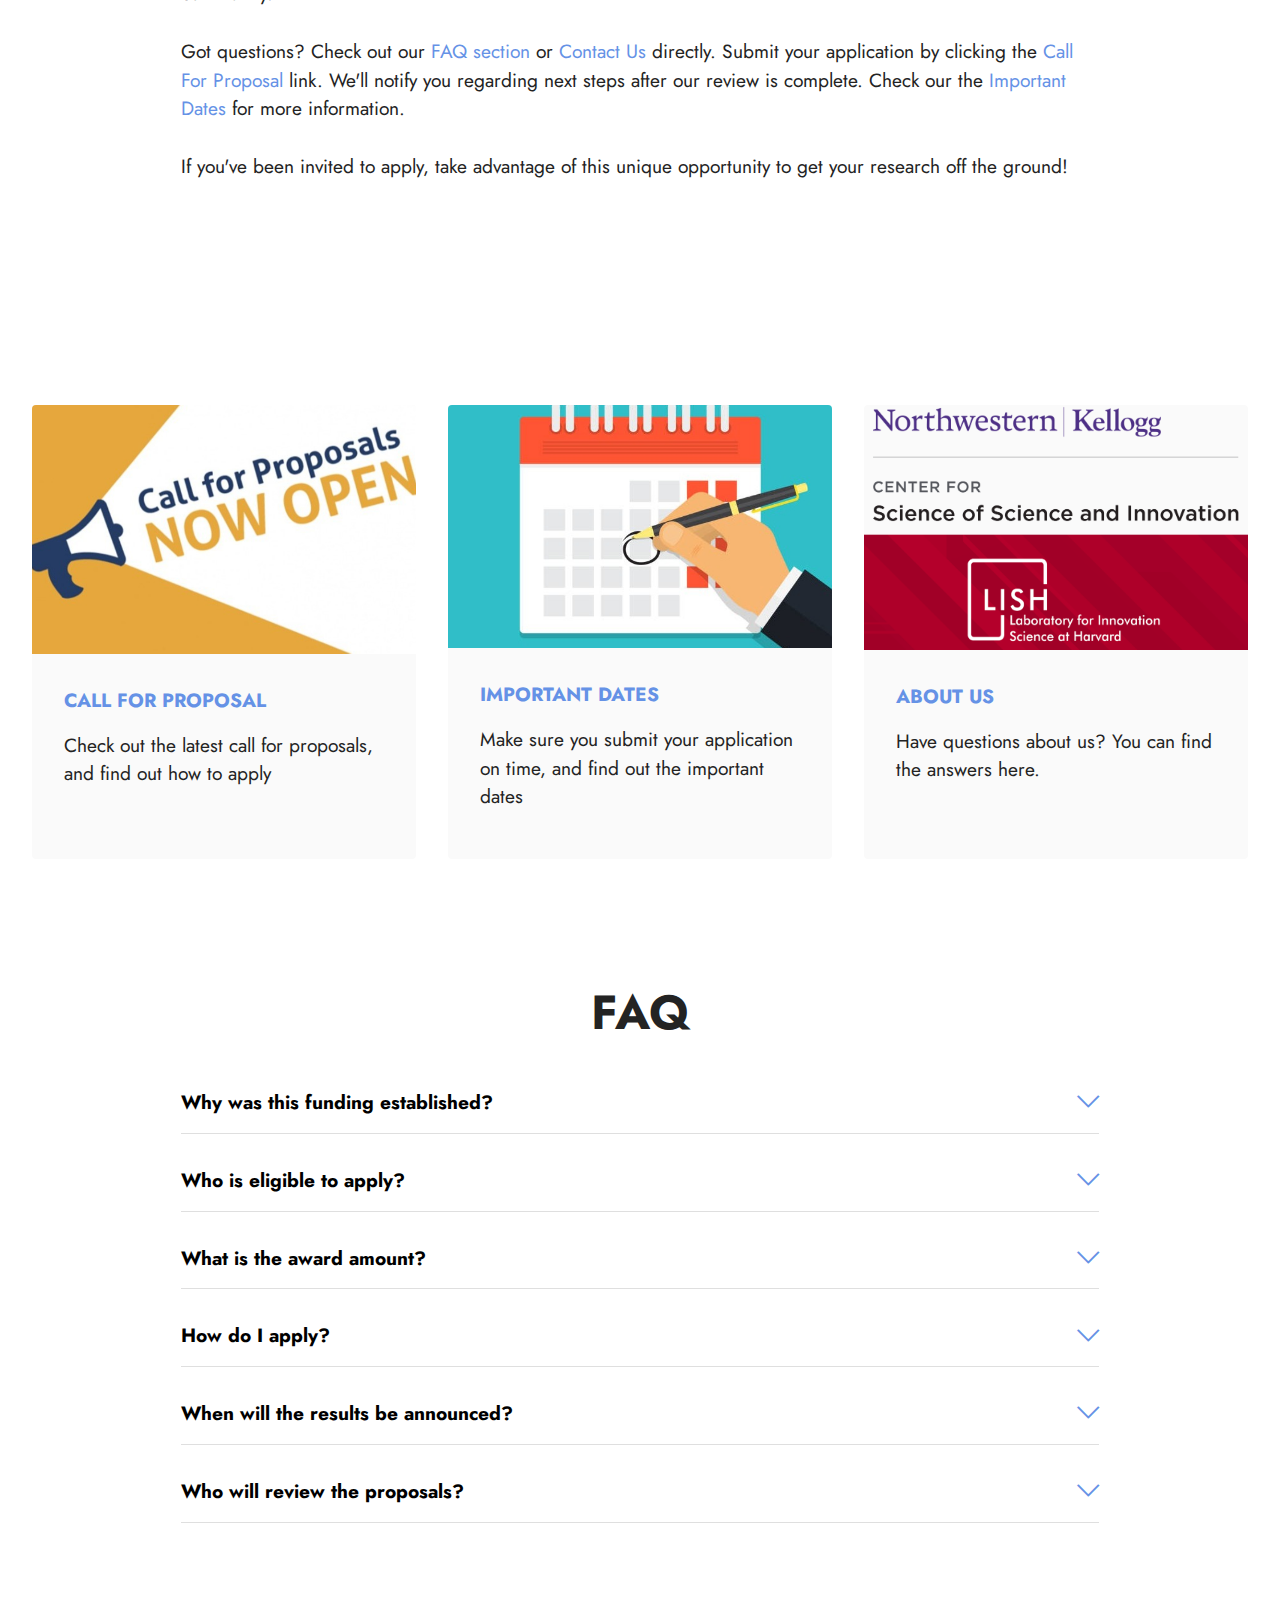
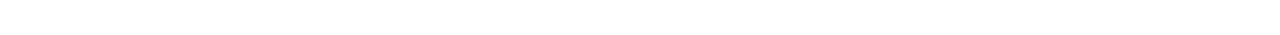
==== commit 79a7280d: "Add files via upload" ====
--- a/index.html
+++ b/index.html
@@ -6,7 +6,7 @@
   <meta http-equiv="X-UA-Compatible" content="IE=edge">
   <meta name="generator" content="Mobirise v5.2.0, mobirise.com">
   <meta name="viewport" content="width=device-width, initial-scale=1, minimum-scale=1">
-  <link rel="shortcut icon" href="assets/images/a192a496-a3c7-452c-8744-3ee07c7727b5.png" type="image/x-icon">
+  <link rel="shortcut icon" href="assets/images/2-1.png" type="image/x-icon">
   <meta name="description" content="">
   
   
@@ -35,7 +35,7 @@
             <div class="navbar-brand">
                 <span class="navbar-logo">
                     <a href="index.html">
-                        <img src="assets/images/a192a496-a3c7-452c-8744-3ee07c7727b5.png" alt="logo" style="height: 3rem;">
+                        <img src="assets/images/2-1.png" alt="logo" style="height: 3rem;">
                     </a>
                 </span>
                 <span class="navbar-caption-wrap"><a class="navbar-caption text-black text-primary display-7" href="index.html">Collaboration for Innovation</a></span>
@@ -246,7 +246,6 @@
                 </div>
             </div>
         </div>
-</section><section style="background-color: #fff; font-family: -apple-system, BlinkMacSystemFont, 'Segoe UI', 'Roboto', 'Helvetica Neue', Arial, sans-serif; color:#aaa; font-size:12px; padding: 0; align-items: center; display: flex;"><a href="https://mobirise.site/h" style="flex: 1 1; height: 3rem; padding-left: 1rem;"></a><p style="flex: 0 0 auto; margin:0; padding-right:1rem;"><a href="https://mobirise.site/s" style="color:#aaa;">web page</a> was made with Mobirise web template</p></section><script src="assets/web/assets/jquery/jquery.min.js"></script>  <script src="assets/popper/popper.min.js"></script>  <script src="assets/tether/tether.min.js"></script>  <script src="assets/bootstrap/js/bootstrap.min.js"></script>  <script src="assets/smoothscroll/smooth-scroll.js"></script>  <script src="assets/dropdown/js/nav-dropdown.js"></script>  <script src="assets/dropdown/js/navbar-dropdown.js"></script>  <script src="assets/touchswipe/jquery.touch-swipe.min.js"></script>  <script src="assets/mbr-switch-arrow/mbr-switch-arrow.js"></script>  <script src="assets/theme/js/script.js"></script>  
   
   
 </body>
--- a/assets/mobirise/css/mbr-additional.css
+++ b/assets/mobirise/css/mbr-additional.css
@@ -1043,6 +1043,11 @@
 .cid-toNdgxkL8Z {
   background-image: url("../../../assets/images/kellogg-brandpattern.png");
 }
+.cid-tuLLHgzlUM {
+  padding-top: 8rem;
+  padding-bottom: 5rem;
+  background-color: #ffffff;
+}
 .cid-toNIlhVeh1 {
   padding-top: 6rem;
   padding-bottom: 6rem;
@@ -1095,7 +1100,7 @@
   text-align: center;
 }
 .cid-toNHRHp1ph {
-  padding-top: 6rem;
+  padding-top: 0rem;
   padding-bottom: 6rem;
   background-color: #ffffff;
 }
--- a/assets/mobirise/css/mbr-additional.css
+++ b/assets/mobirise/css/mbr-additional.css
@@ -1043,6 +1043,11 @@
 .cid-toNdgxkL8Z {
   background-image: url("../../../assets/images/kellogg-brandpattern.png");
 }
+.cid-tuLLHgzlUM {
+  padding-top: 8rem;
+  padding-bottom: 5rem;
+  background-color: #ffffff;
+}
 .cid-toNIlhVeh1 {
   padding-top: 6rem;
   padding-bottom: 6rem;
@@ -1095,7 +1100,7 @@
   text-align: center;
 }
 .cid-toNHRHp1ph {
-  padding-top: 6rem;
+  padding-top: 0rem;
   padding-bottom: 6rem;
   background-color: #ffffff;
 }
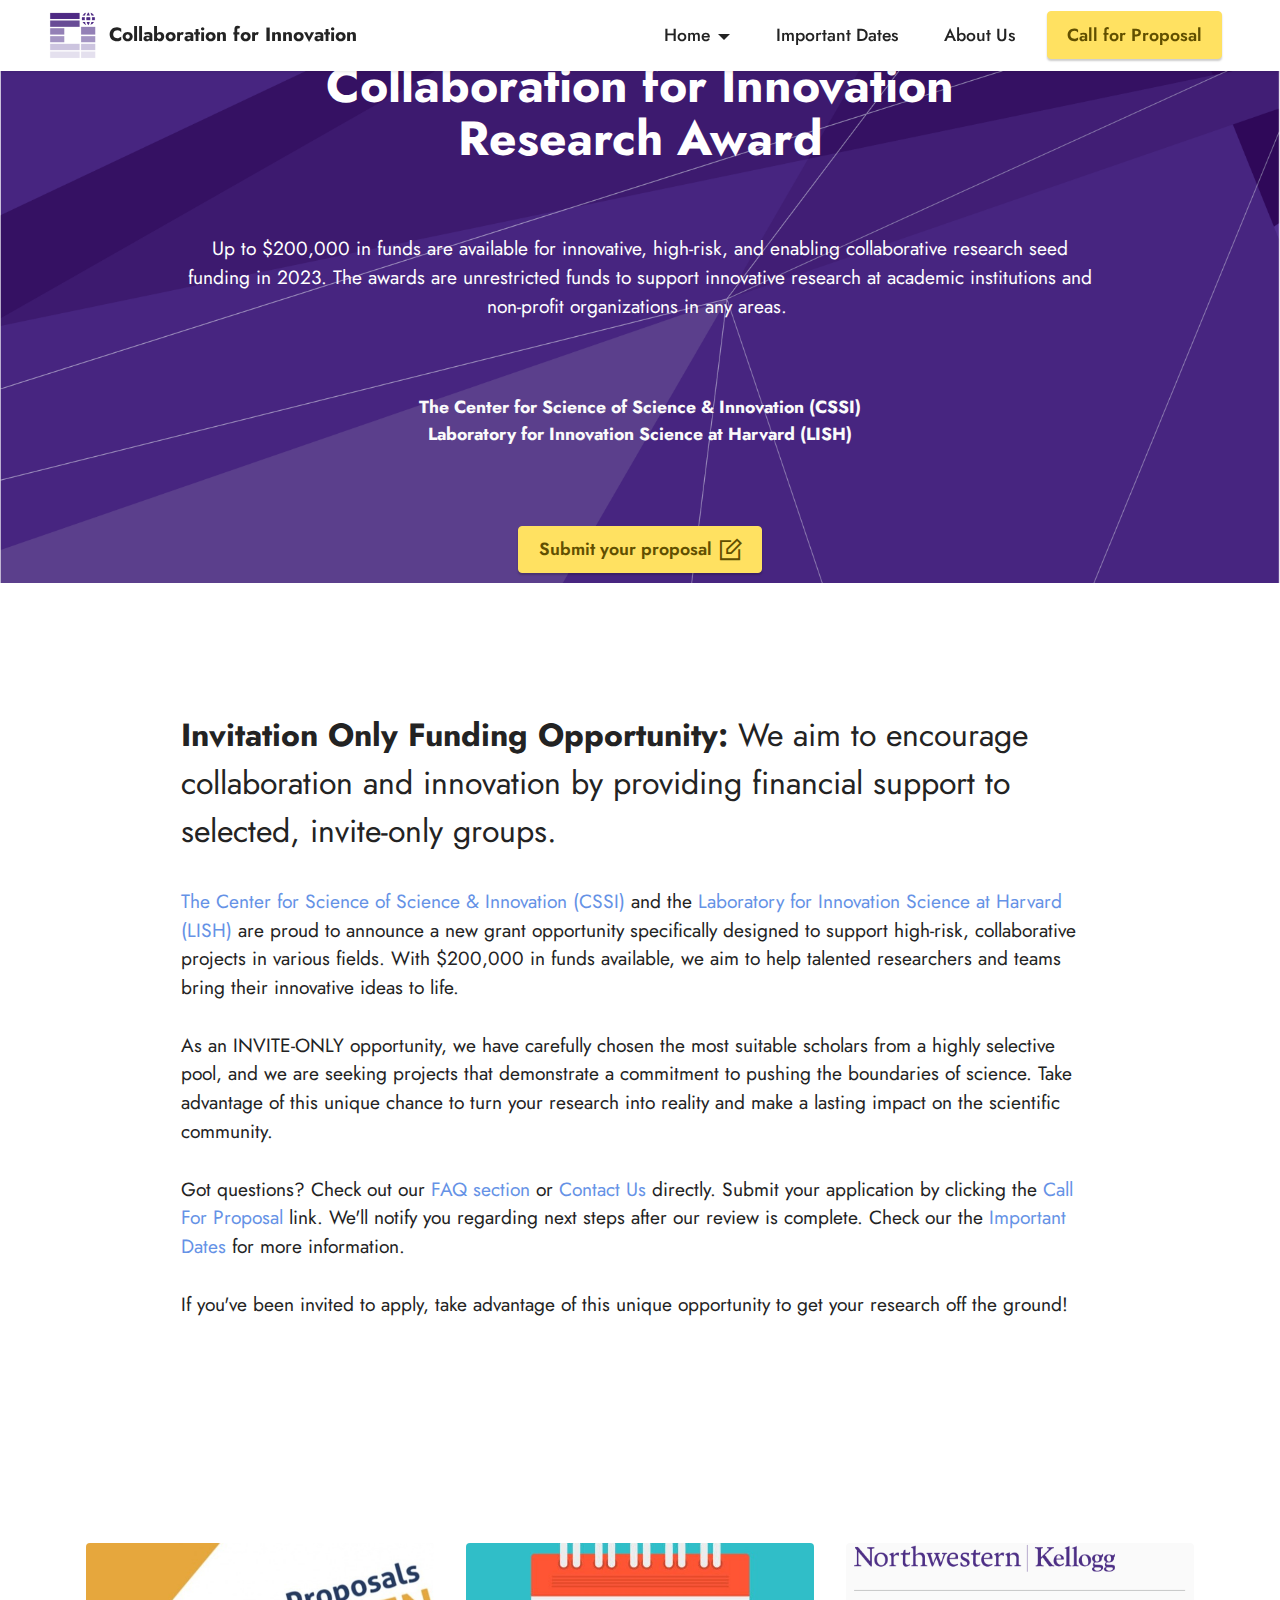
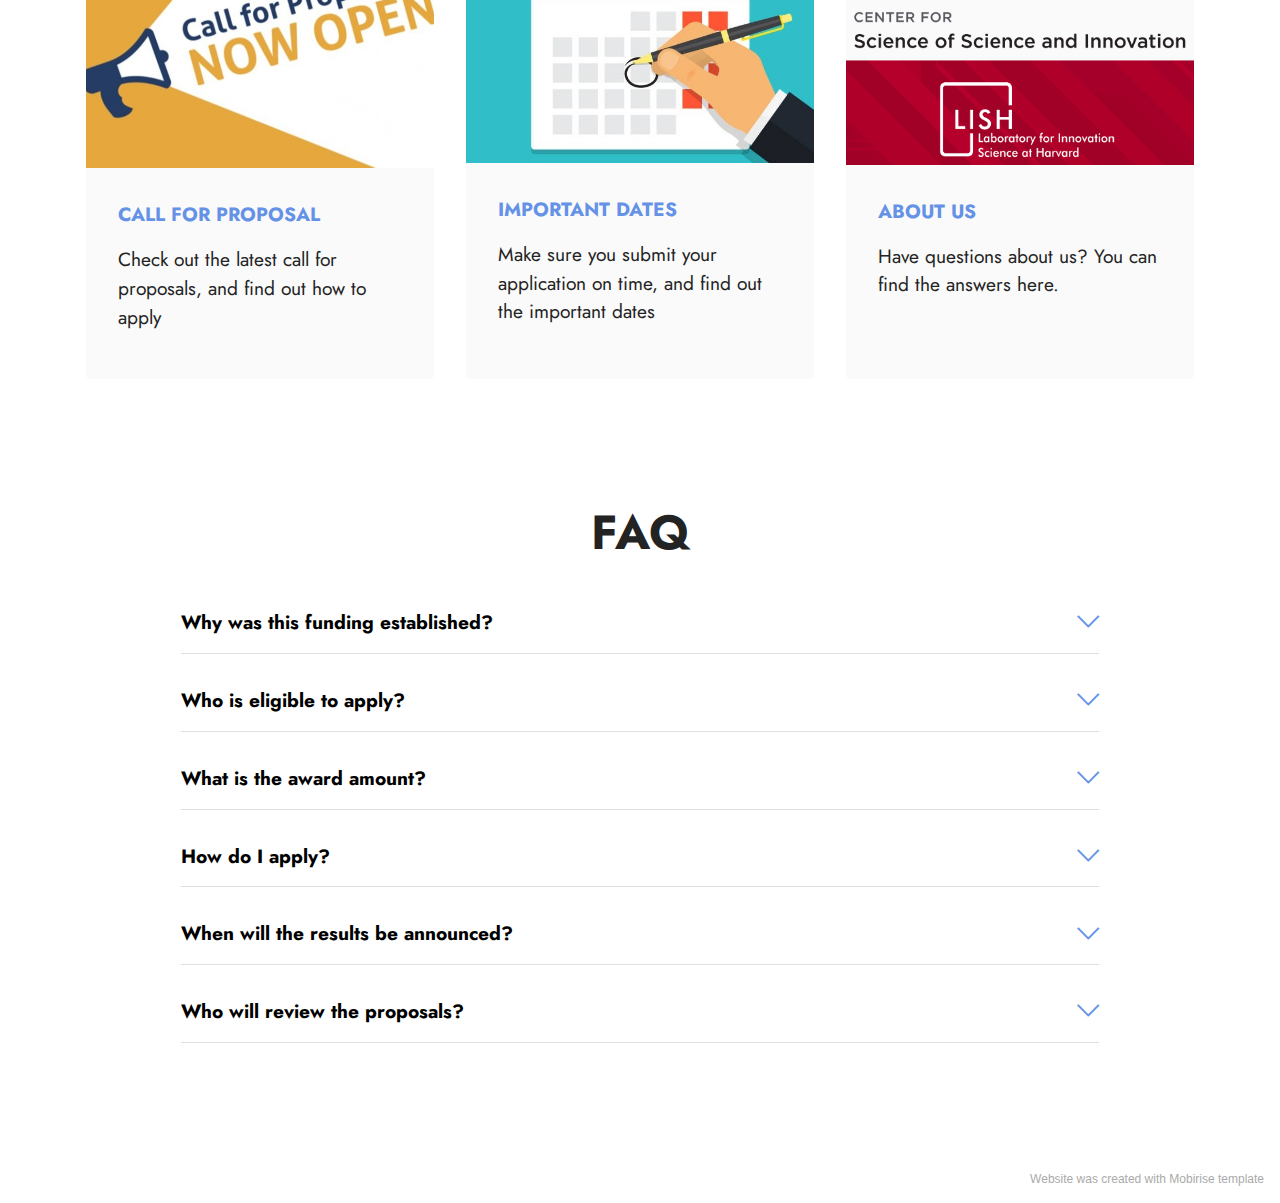
==== commit d7cc63a5: "Add files via upload" ====
--- a/index.html
+++ b/index.html
@@ -49,7 +49,7 @@
                 </div>
             </button>
             <div class="collapse navbar-collapse" id="navbarSupportedContent">
-                <ul class="navbar-nav nav-dropdown" data-app-modern-menu="true"><li class="nav-item dropdown"><a class="nav-link link dropdown-toggle text-black display-4" href="#" data-toggle="dropdown-submenu" aria-expanded="false">Home</a><div class="dropdown-menu"><a class="dropdown-item text-black text-primary display-4" href="index.html#header6-0" aria-expanded="true">Home<br></a><a class="dropdown-item text-black text-primary display-4" href="index.html#content5-n" aria-expanded="true">Introduction<br></a><a class="dropdown-item text-black text-primary display-4" href="index.html#content17-6" aria-expanded="true">FAQ</a></div></li><li class="nav-item"><a class="nav-link link text-black text-primary display-4" href="important-dates.html">
+                <ul class="navbar-nav nav-dropdown" data-app-modern-menu="true"><li class="nav-item dropdown"><a class="nav-link link dropdown-toggle text-black display-4" href="#" data-toggle="dropdown-submenu" aria-expanded="true">Home</a><div class="dropdown-menu"><a class="dropdown-item text-black text-primary display-4" href="index.html#header6-0" aria-expanded="true">Home<br></a><a class="dropdown-item text-black text-primary display-4" href="index.html#content5-n" aria-expanded="true">Introduction<br></a><a class="dropdown-item text-black text-primary display-4" href="index.html#content17-6" aria-expanded="true">FAQ</a></div></li><li class="nav-item"><a class="nav-link link text-black text-primary display-4" href="important-dates.html">
                             Important Dates</a></li>
                     <li class="nav-item"><a class="nav-link link text-black text-primary display-4" href="about-us.html">About Us</a>
                     </li></ul>
@@ -61,7 +61,7 @@
     </nav>
 </section>
 
-<section class="header6 cid-toNdgxkL8Z mbr-fullscreen" id="header6-0">
+<section class="header6 cid-toNdgxkL8Z" id="header6-0">
 
     
 
@@ -69,11 +69,11 @@
 
     <div class="align-center container">
         <div class="row justify-content-center">
-            <div class="col-12 col-lg-11">
+            <div class="col-12 col-lg-10">
                 <h1 class="mbr-section-title mbr-fonts-style mbr-white mb-3 display-2"><strong>Collaboration for Innovation </strong><br><strong>Research Award</strong><strong><br></strong><br></h1>
-                <h2 class="mbr-section-subtitle mbr-fonts-style mbr-white mb-3 display-7">The grant is INVITE-ONLY and the award program oﬀers unrestricted funds to support research at academic institutions and non-profit organizations in any areas with our mission to promote collaboration and innovation.&nbsp;<br><br><br><br></h2>
+                <h2 class="mbr-section-subtitle mbr-fonts-style mbr-white mb-3 display-7">Up to $200,000 in funds are available for innovative, high-risk, and enabling collaborative research seed funding in 2023. The awards are unrestricted funds to support innovative research at academic institutions and non-profit organizations in any areas.&nbsp;<br><br><br></h2>
                 <p class="mbr-text mbr-white mbr-fonts-style display-4">
-                    <strong><a href="https://www.kellogg.northwestern.edu/research/science-of-science.aspx" class="text-white"><b>The Center for Science of Science &amp; Innovation (CSSI)</b></a><br><a href="https://lish.harvard.edu/" class="text-white"><b>Laboratory for Innovation Science at Harvard (LISH)</b></a></strong></p>
+                    <strong><a href="https://www.kellogg.northwestern.edu/research/science-of-science.aspx" class="text-white"><b>The Center for Science of Science &amp; Innovation (CSSI)</b></a><br><a href="https://lish.harvard.edu/" class="text-white"><b>Laboratory for Innovation Science at Harvard (LISH)</b></a></strong><br><strong><a href="https://lish.harvard.edu/" class="text-white"><b><br></b></a></strong><strong><a href="https://lish.harvard.edu/" class="text-white"><b><br></b></a></strong></p>
                 <div class="mbr-section-btn mt-3"><a class="btn btn-warning display-4" href="call-for proposal.html"><span class="mobi-mbri mobi-mbri-edit mbr-iconfont mbr-iconfont-btn"></span>Submit your proposal</a></div>
             </div>
         </div>
@@ -85,7 +85,7 @@
     <div class="container">
         <div class="row justify-content-center">
             <div class="col-md-12 col-lg-10">
-                <h3 class="mbr-section-title mbr-fonts-style mb-4 display-2"><br></h3>
+                
                 <h4 class="mbr-section-subtitle mbr-fonts-style mb-4 display-5"><strong>Invitation Only Funding Opportunity:&nbsp;</strong>We aim to encourage collaboration and innovation by providing financial support to selected, invite-only groups.</h4>
                 <p class="mbr-text mbr-fonts-style display-7"><a href="https://www.kellogg.northwestern.edu/research/science-of-science.aspx" class="text-primary">The Center for Science of Science &amp; Innovation (CSSI)</a> and the <a href="https://lish.harvard.edu/" class="text-primary">Laboratory for Innovation Science at Harvard (LISH)</a> are proud to announce a new grant opportunity specifically designed to support high-risk, collaborative projects in various fields. With $200,000 in funds available, we aim to help talented researchers and teams bring their innovative ideas to life.<br><br>As an INVITE-ONLY opportunity, we have carefully chosen the most suitable scholars from a highly selective pool, and we are seeking projects that demonstrate a commitment to pushing the boundaries of science. Take advantage of this unique chance to turn your research into reality and make a lasting impact on the scientific community.<br><br>Got questions? Check out our <a href="index.html#content17-6" class="text-primary">FAQ section</a>&nbsp;or <a href="about-us.html#form5-g" class="text-primary">Contact Us</a>&nbsp;directly. Submit your application by clicking the <a href="call-for proposal.html" class="text-primary">Call For Proposal</a> link. We'll notify you regarding next steps after our review is complete. Check our the <a href="important-dates.html" class="text-primary">Important Dates</a> for more information.<br><br>If you've been invited to apply, take advantage of this unique opportunity to get your research off the ground!<br></p>
             </div>
@@ -96,7 +96,7 @@
 <section class="gallery3 cid-toNIlhVeh1" id="gallery3-7">
     
     
-    <div class="container-fluid">
+    <div class="container">
         
         <div class="row mt-4">
             <div class="item features-image сol-12 col-md-6 col-lg-4">
@@ -165,12 +165,12 @@
                     <div id="bootstrap-toggle" class="toggle-panel accordionStyles tab-content">
                         <div class="card mb-3">
                             <div class="card-header" role="tab" id="headingOne">
-                                <a role="button" class="collapsed panel-title text-black" data-toggle="collapse" data-core="" href="#collapse1_4" aria-expanded="false" aria-controls="collapse1">
+                                <a role="button" class="collapsed panel-title text-black" data-toggle="collapse" data-core="" href="#collapse1_10" aria-expanded="false" aria-controls="collapse1">
                                     <h6 class="panel-title-edit mbr-fonts-style mb-0 display-7"><strong>Why was this funding established?</strong></h6>
                                     <span class="sign mbr-iconfont mbri-arrow-down"></span>
                                 </a>
                             </div>
-                            <div id="collapse1_4" class="panel-collapse noScroll collapse" role="tabpanel" aria-labelledby="headingOne">
+                            <div id="collapse1_10" class="panel-collapse noScroll collapse" role="tabpanel" aria-labelledby="headingOne">
                                 <div class="panel-body">
                                     <p class="mbr-fonts-style panel-text display-7">To encourage new collaboration and innovation, $200,000 in funds are available for innovative, high-risk collaborative research seed funding.<br></p>
                                 </div>
@@ -178,13 +178,13 @@
                         </div>
                         <div class="card mb-3">
                             <div class="card-header" role="tab" id="headingTwo">
-                                <a role="button" class="collapsed panel-title text-black" data-toggle="collapse" data-core="" href="#collapse2_4" aria-expanded="false" aria-controls="collapse2">
+                                <a role="button" class="collapsed panel-title text-black" data-toggle="collapse" data-core="" href="#collapse2_10" aria-expanded="false" aria-controls="collapse2">
                                     <h6 class="panel-title-edit mbr-fonts-style mb-0 display-7"><strong>Who is eligible to apply?</strong></h6>
                                     <span class="sign mbr-iconfont mbri-arrow-down"></span>
                                 </a>
 
                             </div>
-                            <div id="collapse2_4" class="panel-collapse noScroll collapse" role="tabpanel" aria-labelledby="headingTwo">
+                            <div id="collapse2_10" class="panel-collapse noScroll collapse" role="tabpanel" aria-labelledby="headingTwo">
                                 <div class="panel-body">
                                     <p class="mbr-fonts-style panel-text display-7">This funding opportunity is invite-only and only invited groups will be considered.<br></p>
                                 </div>
@@ -192,12 +192,12 @@
                         </div>
                         <div class="card mb-3">
                             <div class="card-header" role="tab" id="headingThree">
-                                <a role="button" class="collapsed panel-title text-black" data-toggle="collapse" data-core="" href="#collapse3_4" aria-expanded="false" aria-controls="collapse3">
+                                <a role="button" class="collapsed panel-title text-black" data-toggle="collapse" data-core="" href="#collapse3_10" aria-expanded="false" aria-controls="collapse3">
                                     <h6 class="panel-title-edit mbr-fonts-style mb-0 display-7"><strong>What is the award amount?</strong></h6>
                                     <span class="sign mbr-iconfont mbri-arrow-down"></span>
                                 </a>
                             </div>
-                            <div id="collapse3_4" class="panel-collapse noScroll collapse" role="tabpanel" aria-labelledby="headingThree">
+                            <div id="collapse3_10" class="panel-collapse noScroll collapse" role="tabpanel" aria-labelledby="headingThree">
                                 <div class="panel-body">
                                     <p class="mbr-fonts-style panel-text display-7">$200,000 in funds are available with awards up to $10,000 per project.<br></p>
                                 </div>
@@ -205,12 +205,12 @@
                         </div>
                         <div class="card mb-3">
                             <div class="card-header" role="tab" id="headingThree">
-                                <a role="button" class="collapsed panel-title text-black" data-toggle="collapse" data-core="" href="#collapse4_4" aria-expanded="false" aria-controls="collapse4">
+                                <a role="button" class="collapsed panel-title text-black" data-toggle="collapse" data-core="" href="#collapse4_10" aria-expanded="false" aria-controls="collapse4">
                                     <h6 class="panel-title-edit mbr-fonts-style mb-0 display-7"><strong>How do I apply?</strong></h6>
                                     <span class="sign mbr-iconfont mbri-arrow-down"></span>
                                 </a>
                             </div>
-                            <div id="collapse4_4" class="panel-collapse noScroll collapse" role="tabpanel" aria-labelledby="headingThree">
+                            <div id="collapse4_10" class="panel-collapse noScroll collapse" role="tabpanel" aria-labelledby="headingThree">
                                 <div class="panel-body">
                                     <p class="mbr-fonts-style panel-text display-7">Follow the instruction in <a href="call-for proposal.html" class="text-primary">call for proposal </a>and submit your application materials. Notification of next steps will be sent after review.<br></p>
                                 </div>
@@ -218,25 +218,25 @@
                         </div>
                         <div class="card mb-3">
                             <div class="card-header" role="tab" id="headingThree">
-                                <a role="button" class="collapsed panel-title text-black" data-toggle="collapse" data-core="" href="#collapse5_4" aria-expanded="false" aria-controls="collapse5">
+                                <a role="button" class="collapsed panel-title text-black" data-toggle="collapse" data-core="" href="#collapse5_10" aria-expanded="false" aria-controls="collapse5">
                                    <h6 class="panel-title-edit mbr-fonts-style mb-0 display-7"><strong>When will the results be announced?</strong></h6>
                                         <span class="mbr-iconfont mobi-mbri-arrow-down mobi-mbri"></span>
                                 </a>
                             </div>
-                            <div id="collapse5_4" class="panel-collapse noScroll collapse" role="tabpanel" aria-labelledby="headingThree">
-                                <div class="panel-body">
-                                    <p class="mbr-fonts-style panel-text display-7">Notification will be sent at the end of December 2023.<br></p>
-                                </div>
-                            </div>
-                        </div>
-                        <div class="card mb-3">
-                            <div class="card-header" role="tab" id="headingThree">
-                                <a role="button" class="collapsed panel-title text-black" data-toggle="collapse" data-core="" href="#collapse6_4" aria-expanded="false" aria-controls="collapse6">
+                            <div id="collapse5_10" class="panel-collapse noScroll collapse" role="tabpanel" aria-labelledby="headingThree">
+                                <div class="panel-body">
+                                    <p class="mbr-fonts-style panel-text display-7">We expect to make award decisions by Dec 1st, 2023.<br></p>
+                                </div>
+                            </div>
+                        </div>
+                        <div class="card mb-3">
+                            <div class="card-header" role="tab" id="headingThree">
+                                <a role="button" class="collapsed panel-title text-black" data-toggle="collapse" data-core="" href="#collapse6_10" aria-expanded="false" aria-controls="collapse6">
                                     <h6 class="panel-title-edit mbr-fonts-style mb-0 display-7"><strong>Who will review the proposals?</strong></h6>
                                     <span class="mbr-iconfont mobi-mbri-arrow-down mobi-mbri"></span>
                                 </a>
                             </div>
-                            <div id="collapse6_4" class="panel-collapse noScroll collapse" role="tabpanel" aria-labelledby="headingThree">
+                            <div id="collapse6_10" class="panel-collapse noScroll collapse" role="tabpanel" aria-labelledby="headingThree">
                                 <div class="panel-body">
                                     <p class="mbr-fonts-style panel-text display-7">Leading scholars in each field will be invited as reviewers to evaluate the quality, potential, and novelty of the submissions.<br></p>
                                 </div>
@@ -246,6 +246,7 @@
                 </div>
             </div>
         </div>
+</section><section style="background-color: #fff; font-family: -apple-system, BlinkMacSystemFont, 'Segoe UI', 'Roboto', 'Helvetica Neue', Arial, sans-serif; color:#aaa; font-size:12px; padding: 0; align-items: center; display: flex;"><a href="https://mobirise.site/r" style="flex: 1 1; height: 3rem; padding-left: 1rem;"></a><p style="flex: 0 0 auto; margin:0; padding-right:1rem;"><a href="https://mobirise.site/s" style="color:#aaa;">Website</a> was created with Mobirise template</p></section><script src="assets/web/assets/jquery/jquery.min.js"></script>  <script src="assets/popper/popper.min.js"></script>  <script src="assets/tether/tether.min.js"></script>  <script src="assets/bootstrap/js/bootstrap.min.js"></script>  <script src="assets/smoothscroll/smooth-scroll.js"></script>  <script src="assets/dropdown/js/nav-dropdown.js"></script>  <script src="assets/dropdown/js/navbar-dropdown.js"></script>  <script src="assets/touchswipe/jquery.touch-swipe.min.js"></script>  <script src="assets/mbr-switch-arrow/mbr-switch-arrow.js"></script>  <script src="assets/theme/js/script.js"></script>  
   
   
 </body>
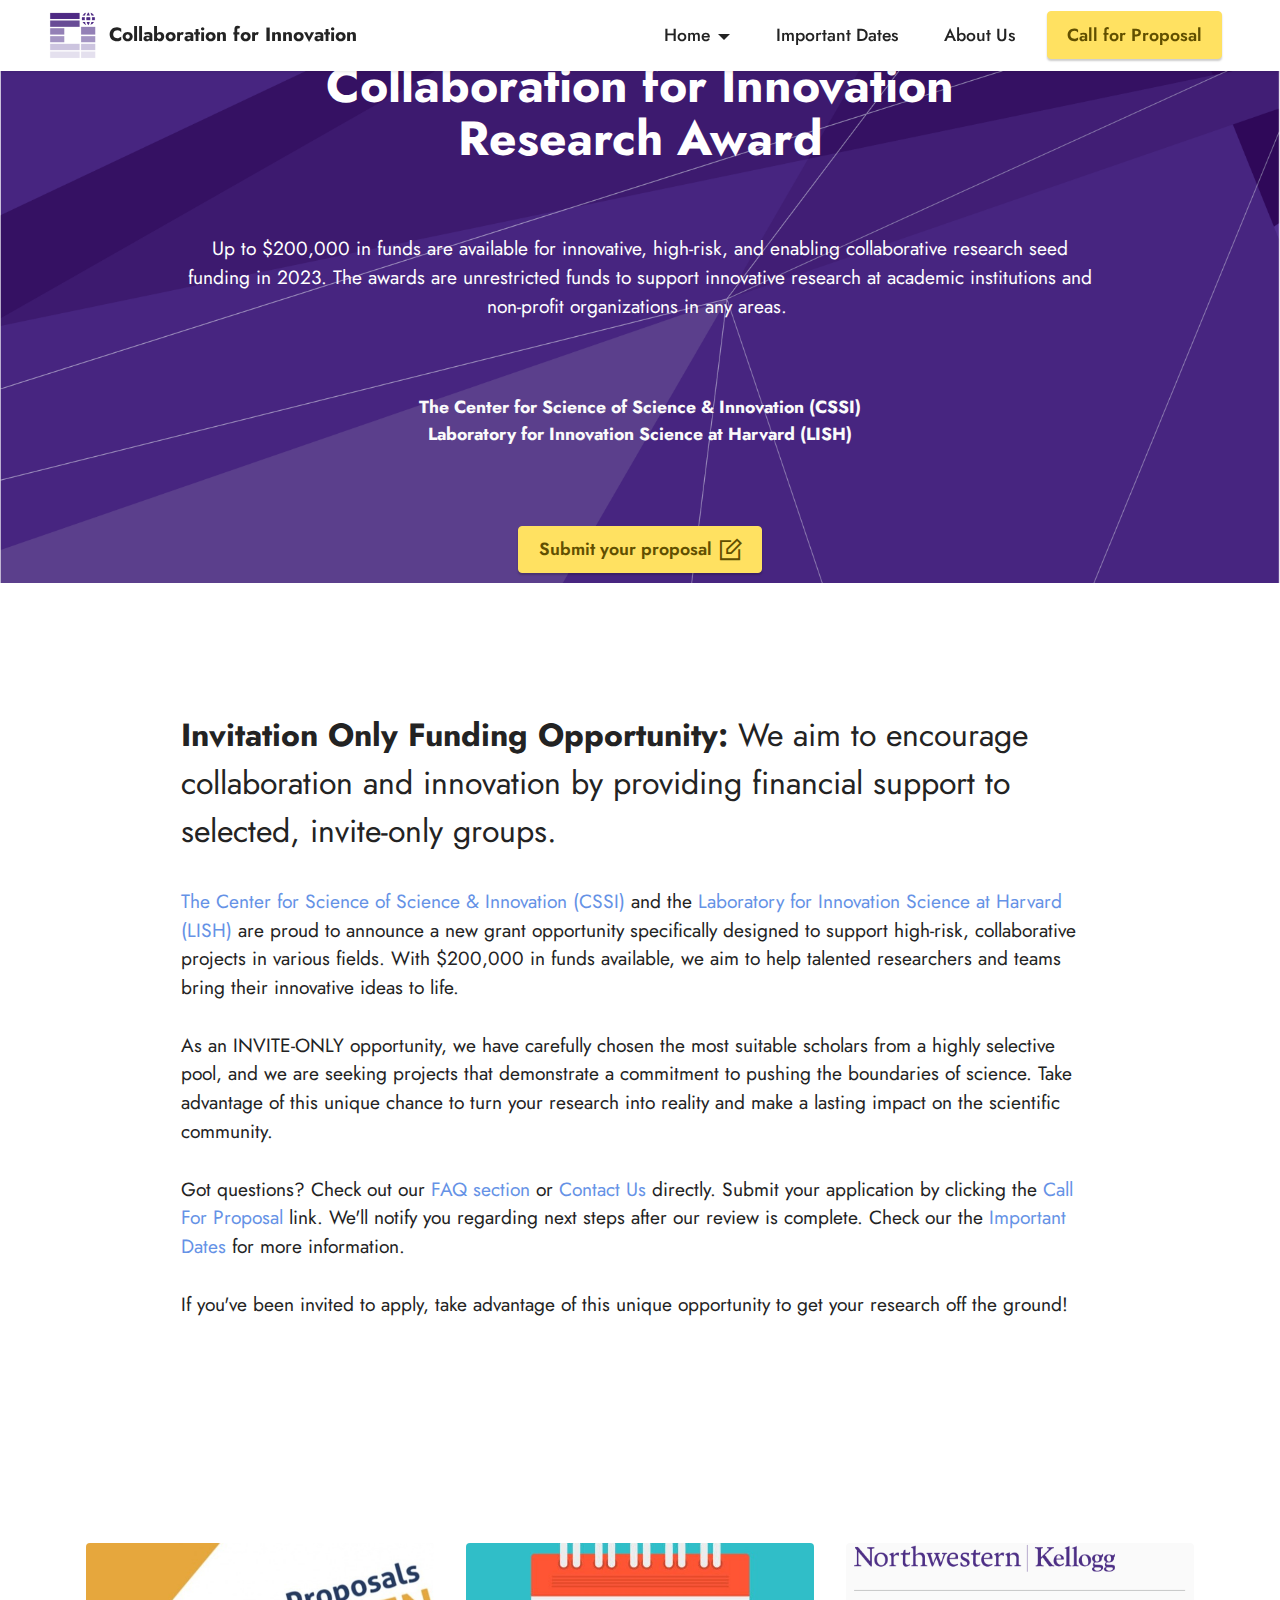
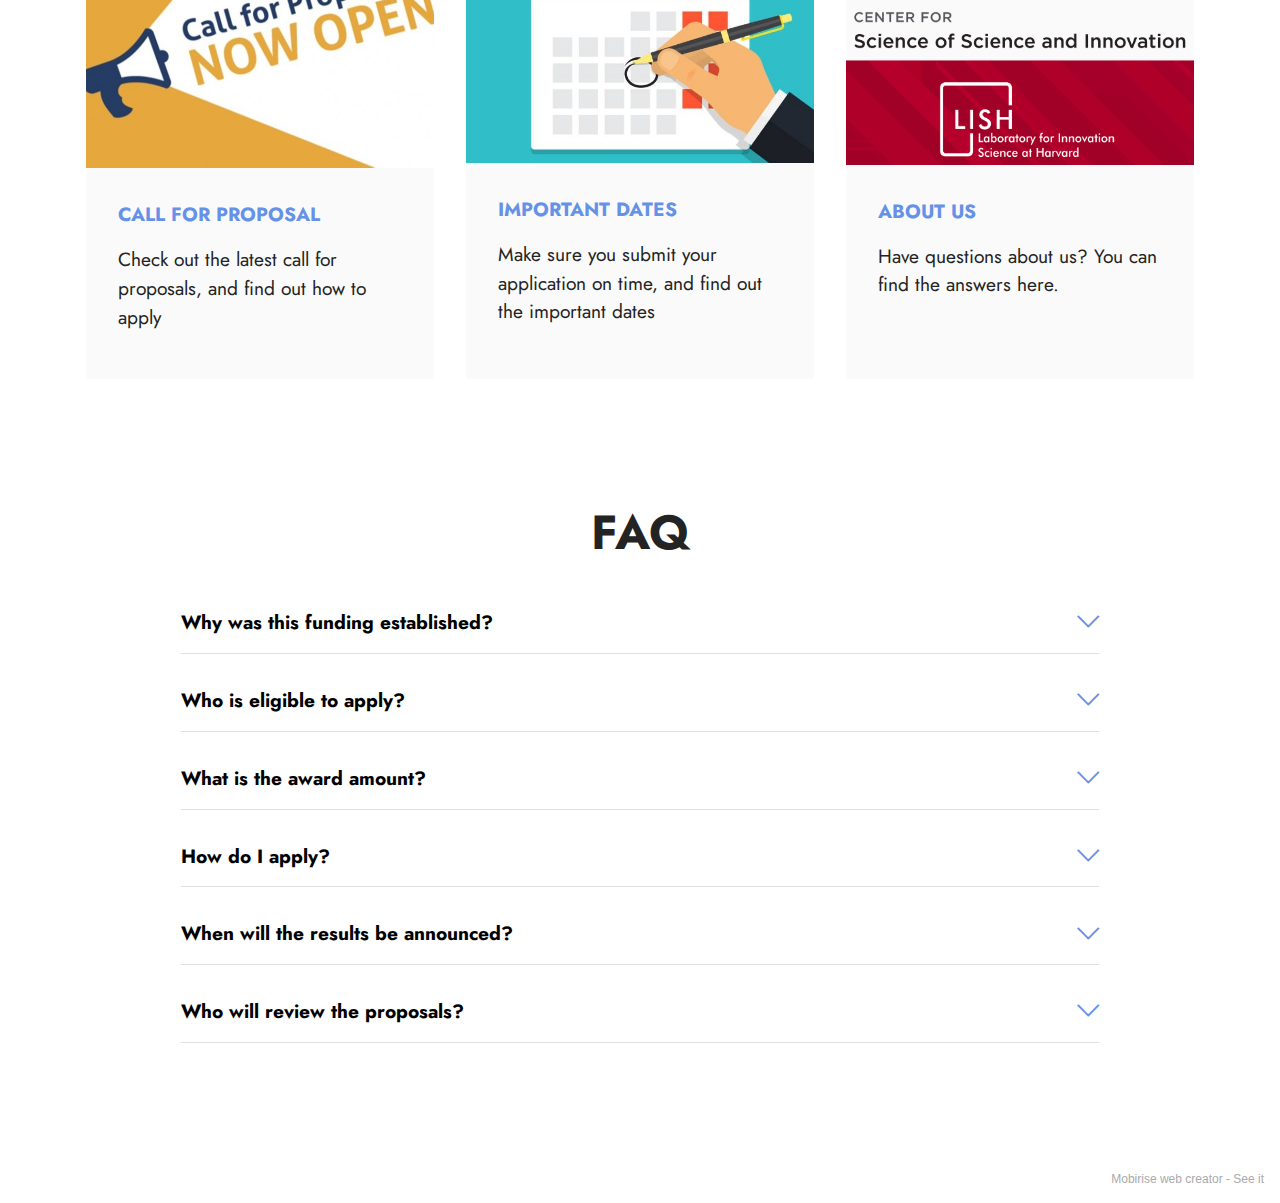
==== commit 6c39f821: "Add files via upload" ====
--- a/index.html
+++ b/index.html
@@ -246,7 +246,7 @@
                 </div>
             </div>
         </div>
-</section><section style="background-color: #fff; font-family: -apple-system, BlinkMacSystemFont, 'Segoe UI', 'Roboto', 'Helvetica Neue', Arial, sans-serif; color:#aaa; font-size:12px; padding: 0; align-items: center; display: flex;"><a href="https://mobirise.site/r" style="flex: 1 1; height: 3rem; padding-left: 1rem;"></a><p style="flex: 0 0 auto; margin:0; padding-right:1rem;"><a href="https://mobirise.site/s" style="color:#aaa;">Website</a> was created with Mobirise template</p></section><script src="assets/web/assets/jquery/jquery.min.js"></script>  <script src="assets/popper/popper.min.js"></script>  <script src="assets/tether/tether.min.js"></script>  <script src="assets/bootstrap/js/bootstrap.min.js"></script>  <script src="assets/smoothscroll/smooth-scroll.js"></script>  <script src="assets/dropdown/js/nav-dropdown.js"></script>  <script src="assets/dropdown/js/navbar-dropdown.js"></script>  <script src="assets/touchswipe/jquery.touch-swipe.min.js"></script>  <script src="assets/mbr-switch-arrow/mbr-switch-arrow.js"></script>  <script src="assets/theme/js/script.js"></script>  
+</section><section style="background-color: #fff; font-family: -apple-system, BlinkMacSystemFont, 'Segoe UI', 'Roboto', 'Helvetica Neue', Arial, sans-serif; color:#aaa; font-size:12px; padding: 0; align-items: center; display: flex;"><a href="https://mobirise.site/d" style="flex: 1 1; height: 3rem; padding-left: 1rem;"></a><p style="flex: 0 0 auto; margin:0; padding-right:1rem;">Mobirise web creator - <a href="https://mobirise.site/n" style="color:#aaa;">See it</a></p></section><script src="assets/web/assets/jquery/jquery.min.js"></script>  <script src="assets/popper/popper.min.js"></script>  <script src="assets/tether/tether.min.js"></script>  <script src="assets/bootstrap/js/bootstrap.min.js"></script>  <script src="assets/smoothscroll/smooth-scroll.js"></script>  <script src="assets/dropdown/js/nav-dropdown.js"></script>  <script src="assets/dropdown/js/navbar-dropdown.js"></script>  <script src="assets/touchswipe/jquery.touch-swipe.min.js"></script>  <script src="assets/mbr-switch-arrow/mbr-switch-arrow.js"></script>  <script src="assets/theme/js/script.js"></script>  
   
   
 </body>
